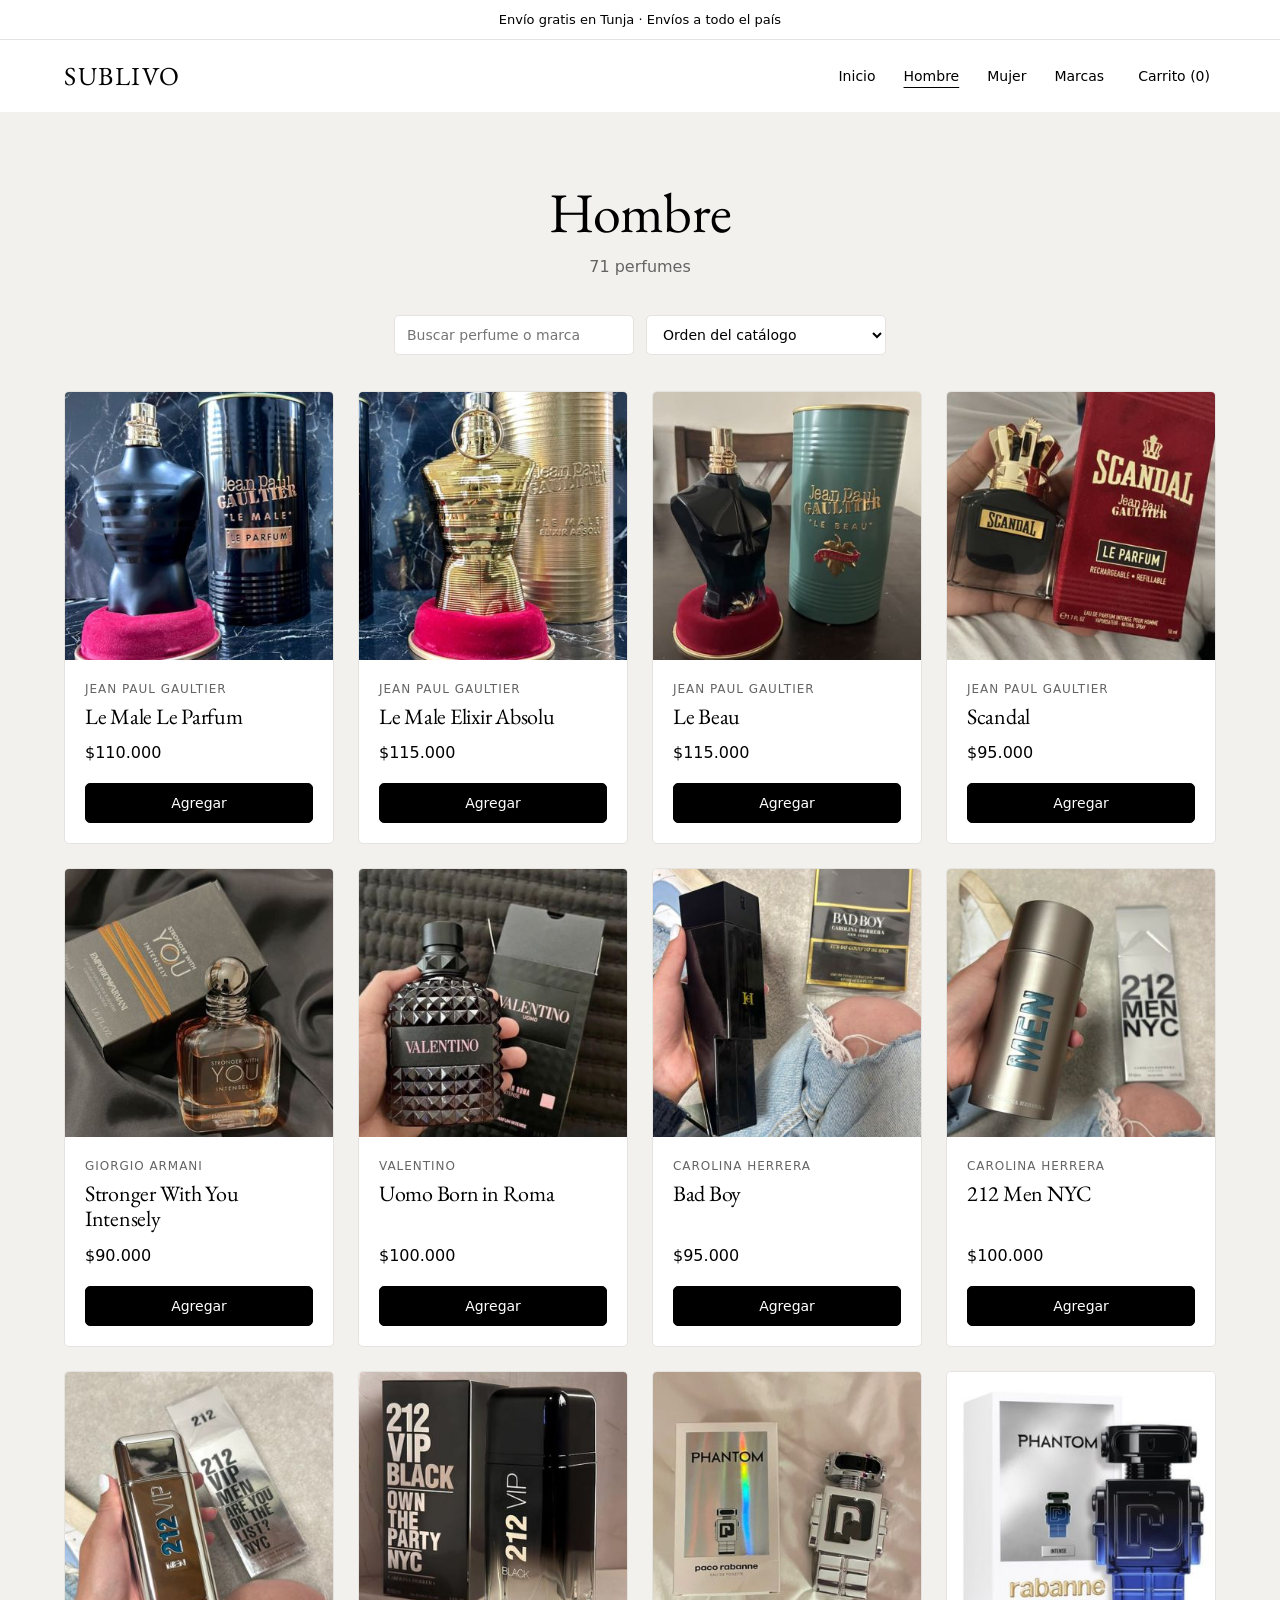
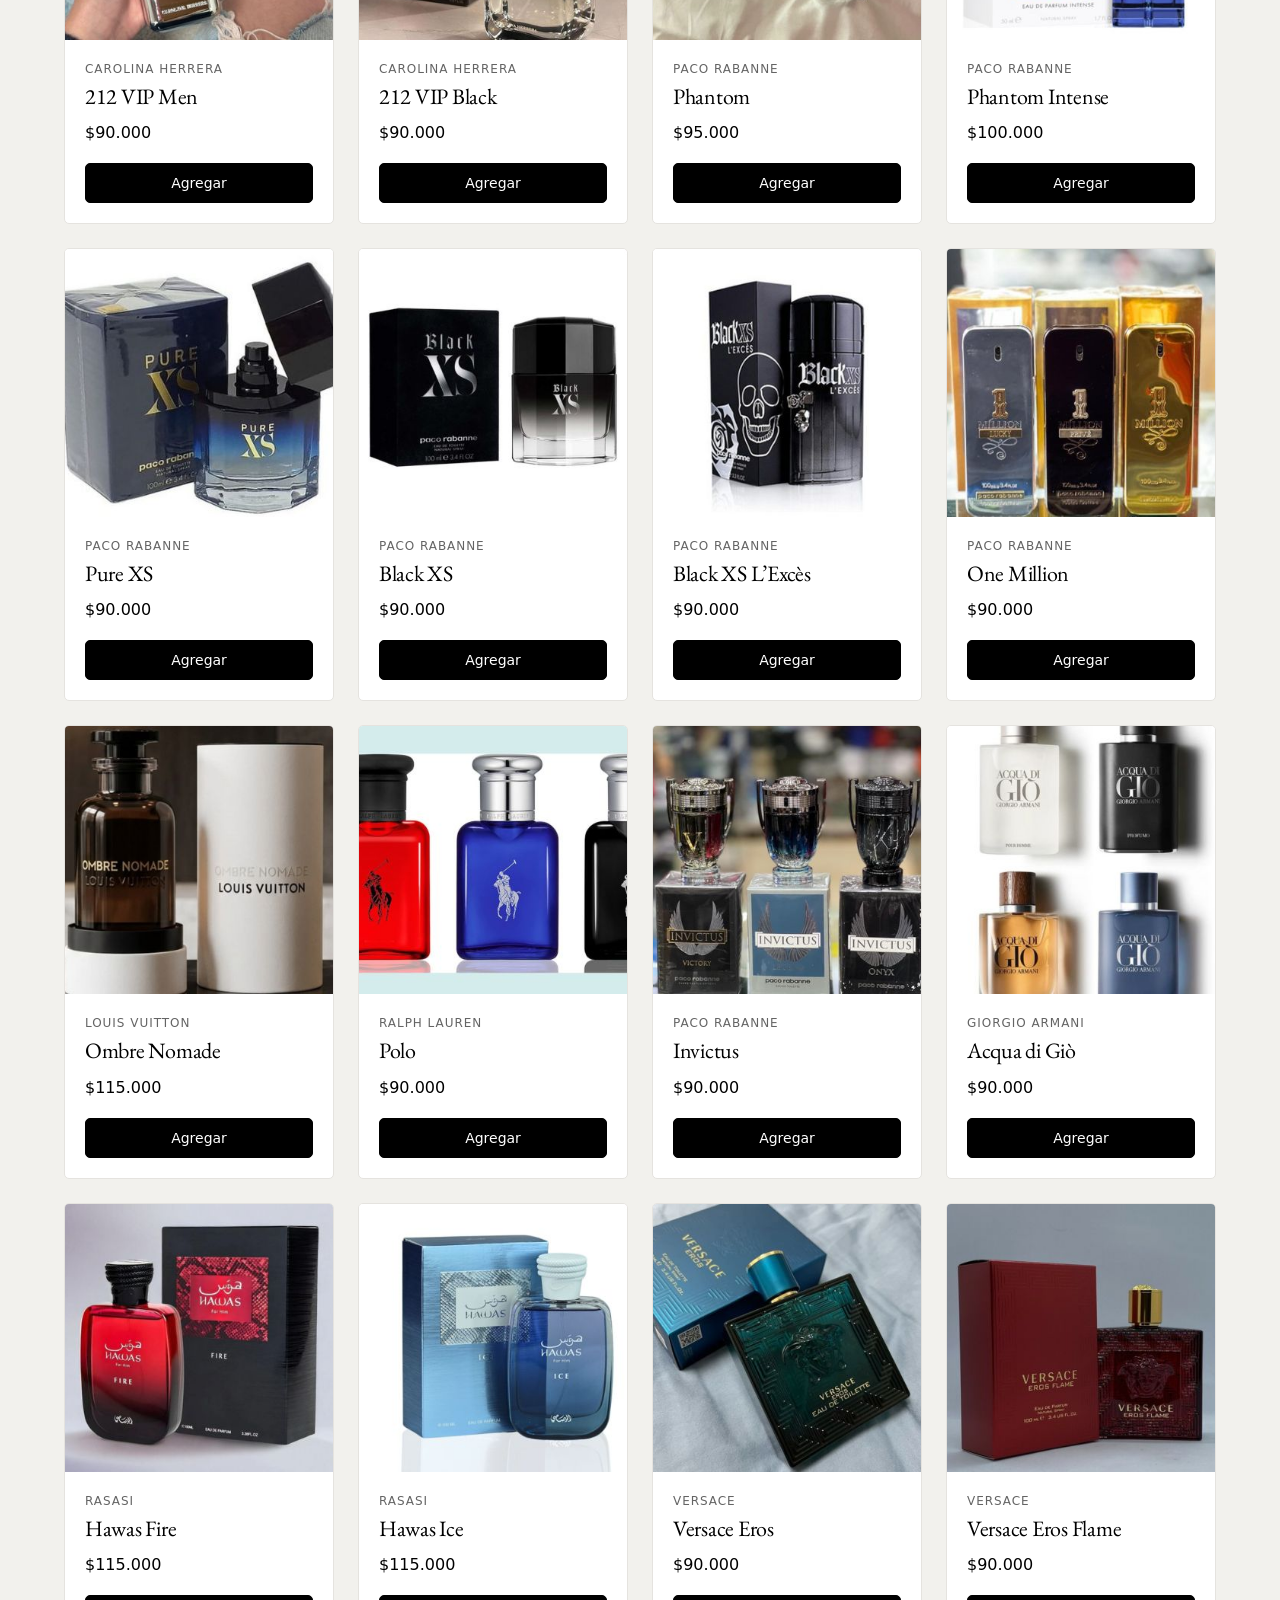
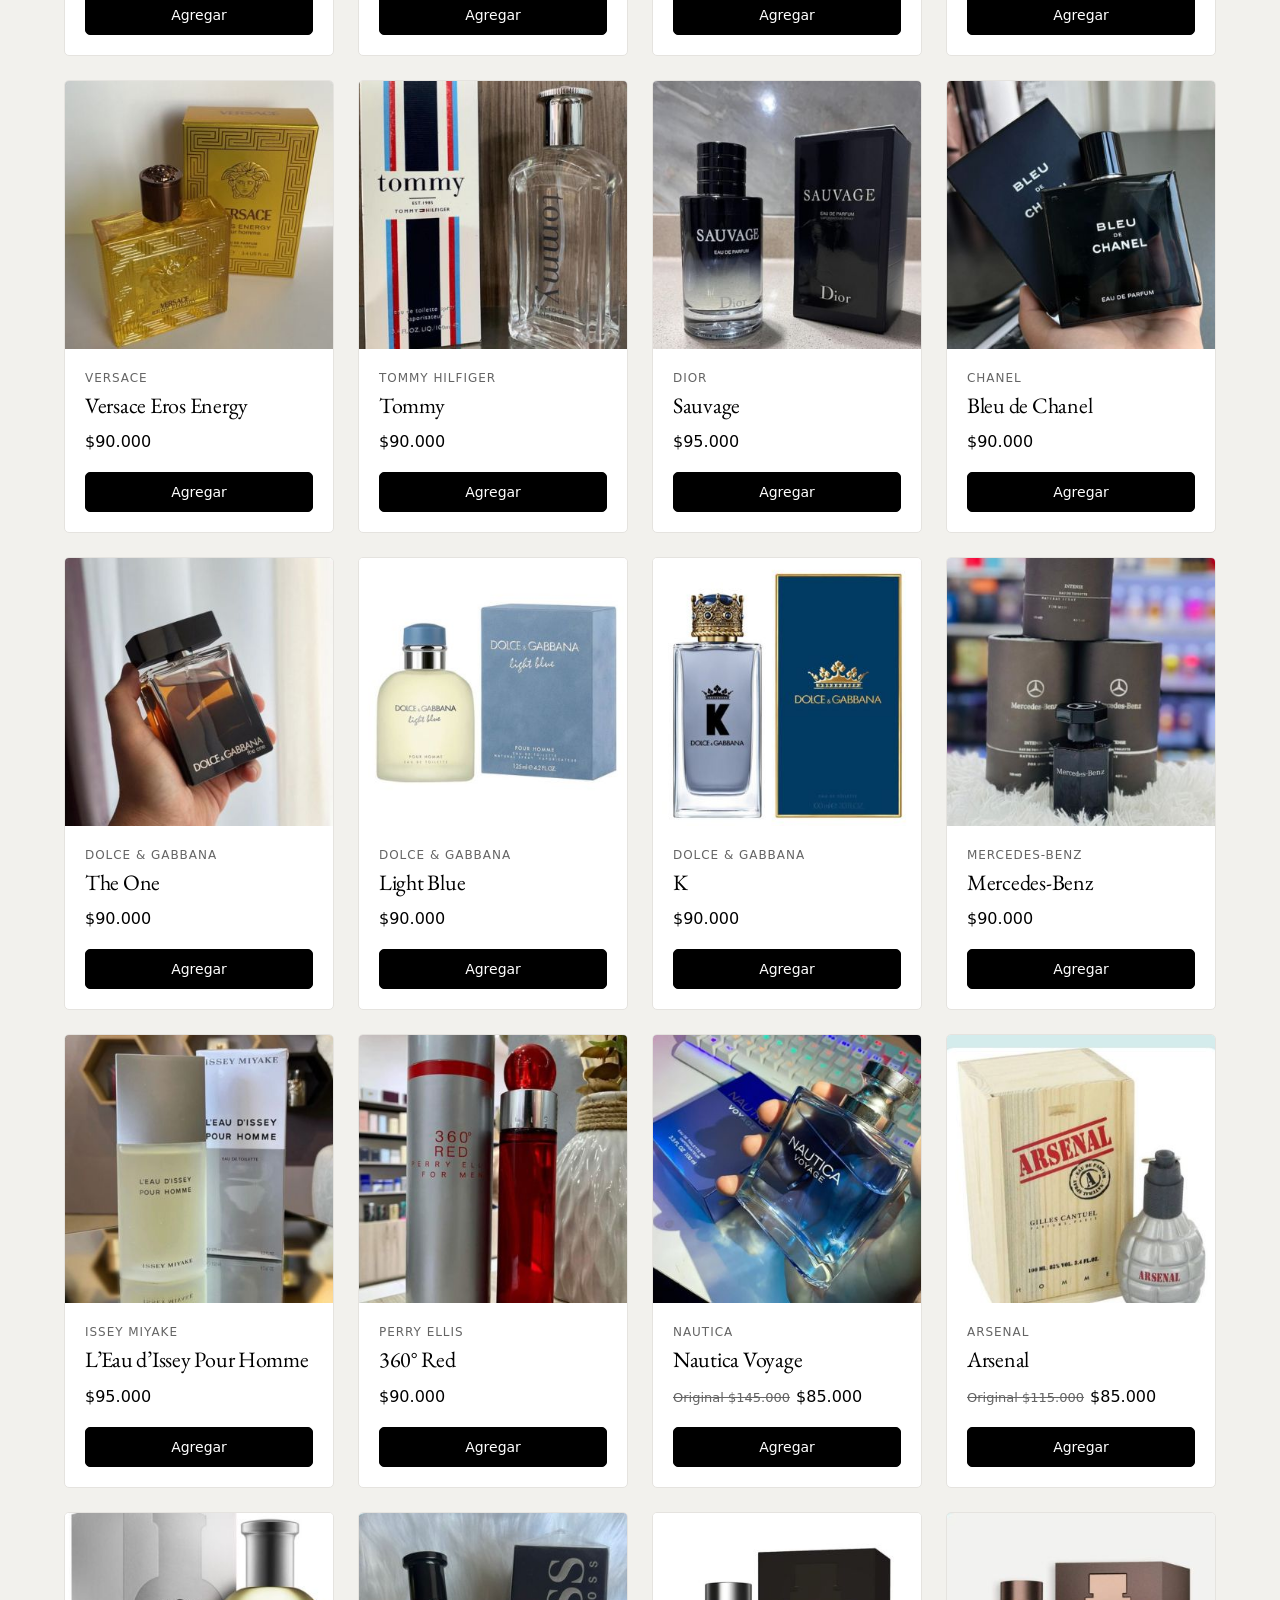
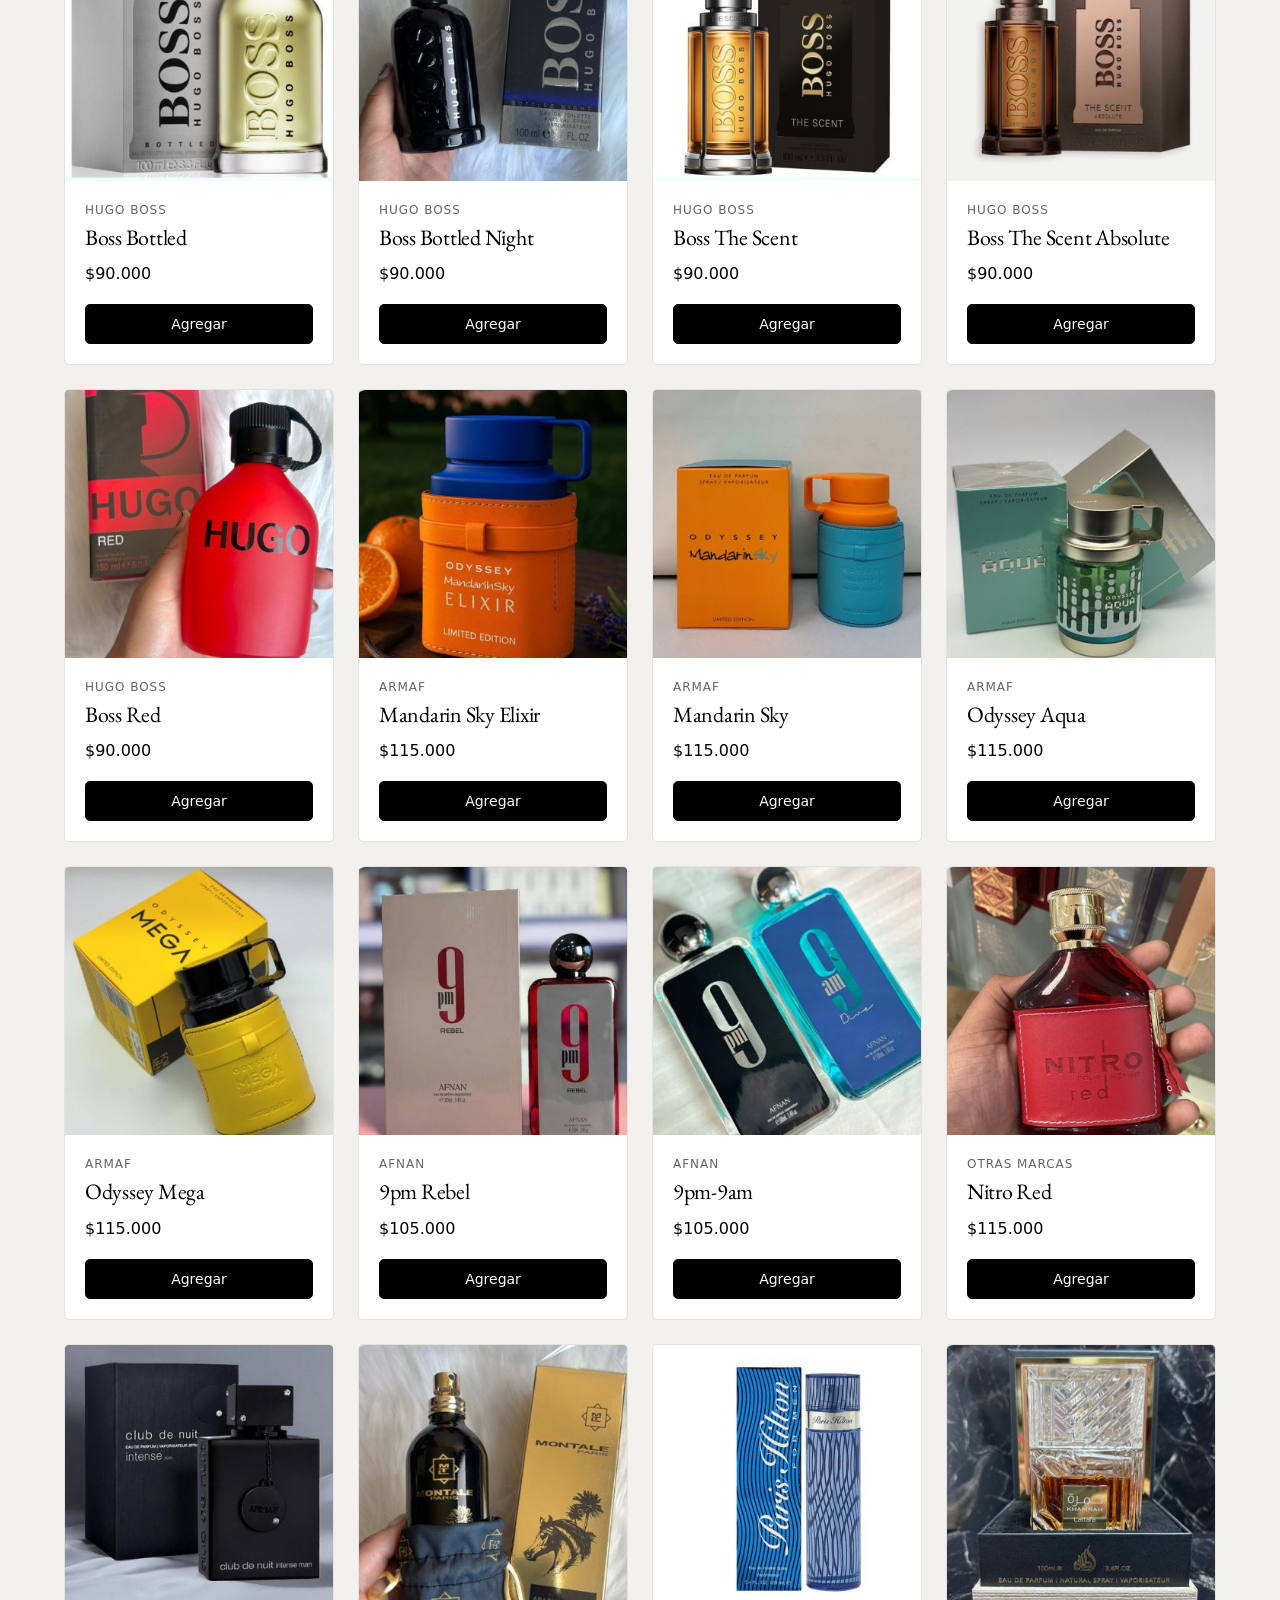
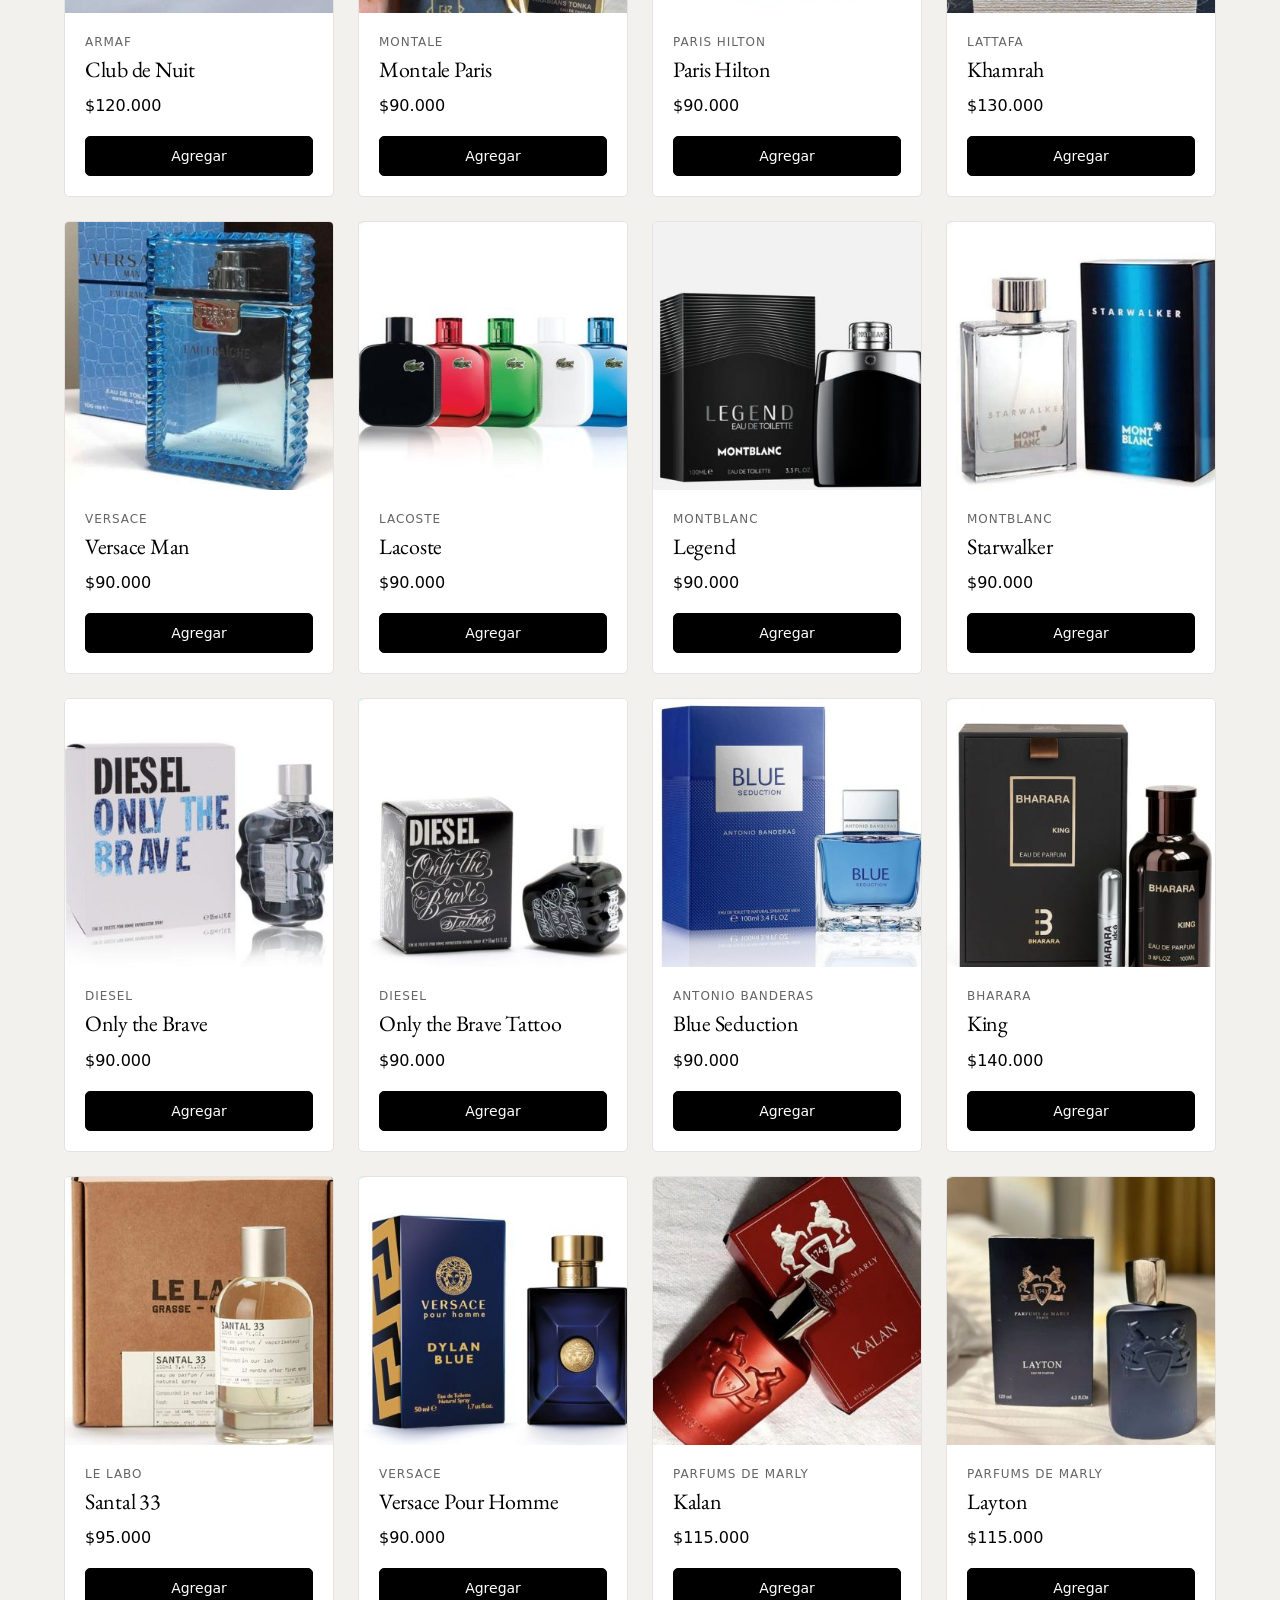
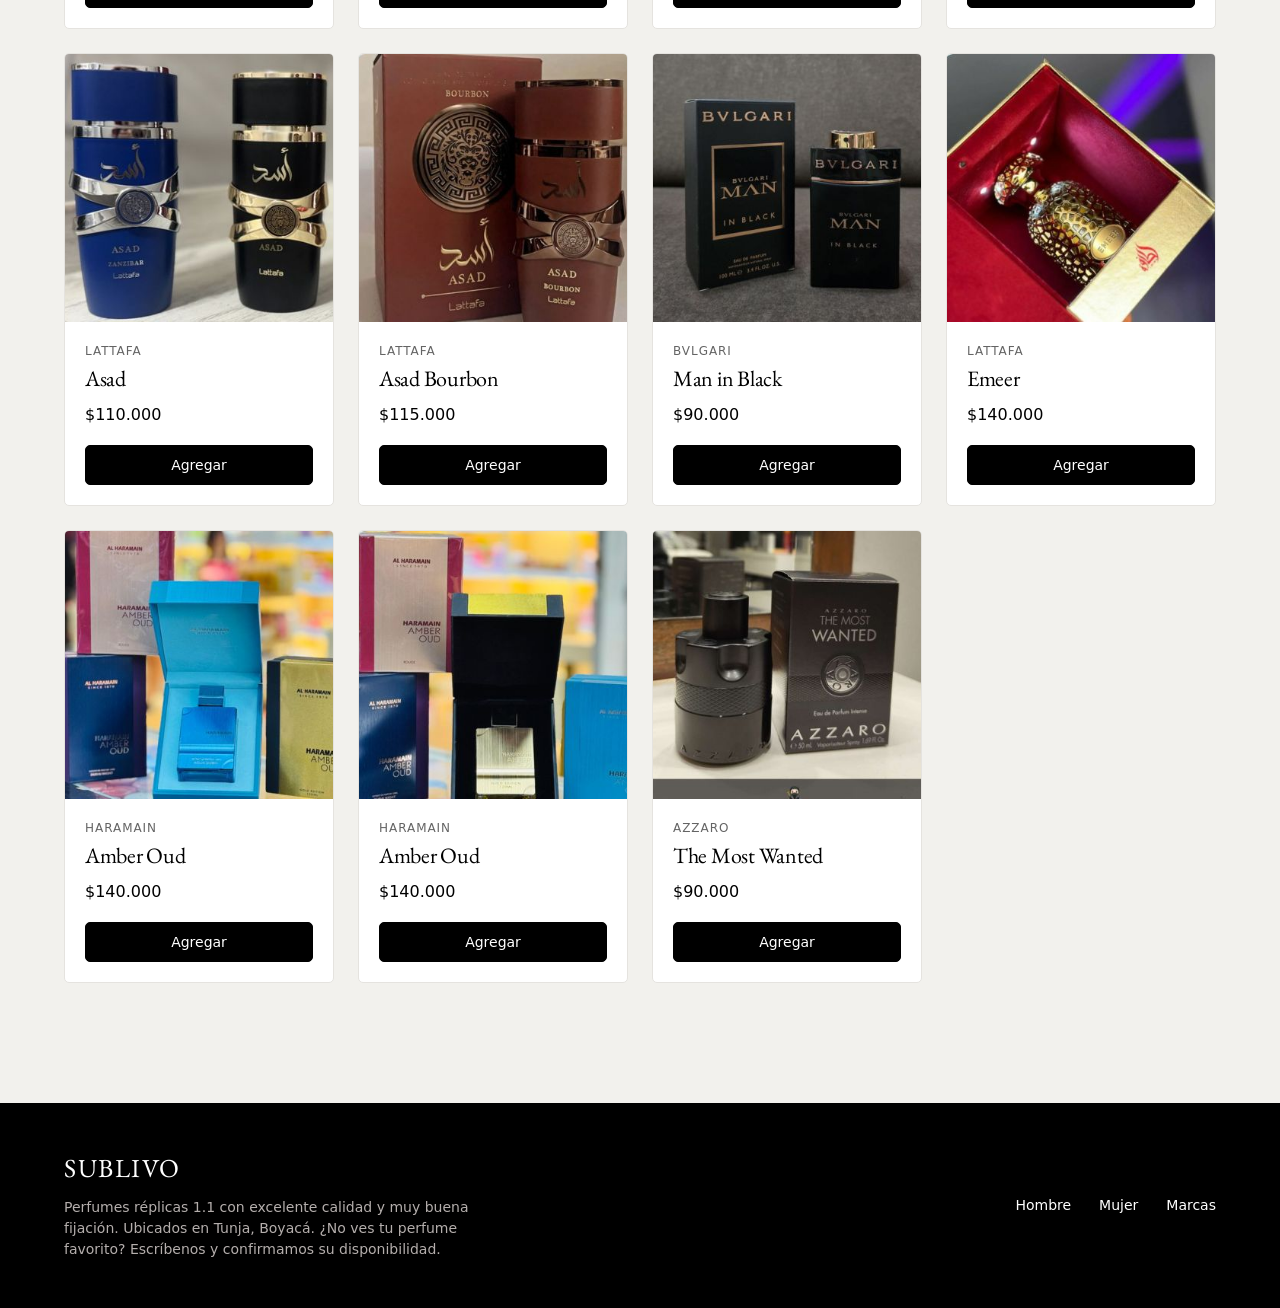
==== hombre.html @ 312fa1e9 "Primera version de Sublivo" ====
<!doctype html><html lang="es"><head><meta charset="utf-8"><meta name="viewport" content="width=device-width,initial-scale=1"><title>Hombre · Sublivo Perfumería</title><meta name="description" content="Perfumes réplicas 1.1 en Tunja con envíos a todo el país. Hombre, mujer y por marca.">
<link rel="preconnect" href="https://fonts.googleapis.com"><link href="https://fonts.googleapis.com/css2?family=EB+Garamond&display=swap" rel="stylesheet"><link rel="stylesheet" href="style.css"></head>
<body data-page="hombre"><div class="announce">Envío gratis en Tunja · Envíos a todo el país</div>
<nav class="nav"><div class="wrap"><a class="logo" href="index.html">SUBLIVO</a><div class="links"><a href="index.html">Inicio</a><a href="hombre.html" class=on>Hombre</a><a href="mujer.html">Mujer</a><a href="marcas.html">Marcas</a><button class="cartbtn" data-a="open">Carrito (<span class="cartn">0</span>)</button></div></div></nav>
<main class="wrap"><div class="pagehead"><h1>Hombre</h1><p id="n">71 perfumes</p></div><div class="tools"><input id="q" type="search" placeholder="Buscar perfume o marca" aria-label="Buscar"><select id="s" aria-label="Ordenar"><option value="">Orden del catálogo</option><option value="asc">Precio: menor a mayor</option><option value="desc">Precio: mayor a menor</option></select></div><div id="grid" class="grid"></div></main>
<footer class="foot"><div class="wrap"><div><div class="logo">SUBLIVO</div><p>Perfumes réplicas 1.1 con excelente calidad y muy buena fijación. Ubicados en Tunja, Boyacá. ¿No ves tu perfume favorito? Escríbenos y confirmamos su disponibilidad.</p></div><div class="links"><a href="hombre.html">Hombre</a><a href="mujer.html">Mujer</a><a href="marcas.html">Marcas</a></div></div></footer>
<script src="products.js"></script><script src="app.js"></script></body></html>
---- style.css ----
:root{--bone:#f2f1ed;--paper:#fff;--cocoa:#3b3429;--ink:#000;--stone:#646464;--ash:#b4aeac;--line:#e5e3df;--serif:'Goudy Old Style','EB Garamond','Cormorant Garamond',Georgia,serif;--sans:Inter,system-ui,-apple-system,'Helvetica Neue',sans-serif}
*{box-sizing:border-box;margin:0}
body{background:var(--bone);color:var(--ink);font:400 16px/1.5 var(--sans);-webkit-font-smoothing:antialiased}
a{color:inherit;text-decoration:none}
h1,h2,h3,.serif{font-family:var(--serif);font-weight:400;letter-spacing:-.012em;line-height:1.05}
img{display:block;max-width:100%}
.wrap{max-width:1200px;margin:0 auto;padding:0 24px}
.announce{background:var(--paper);border-bottom:1px solid var(--line);height:40px;display:grid;place-items:center;font-size:13px}
.nav{background:var(--paper);height:72px}
.nav .wrap{display:flex;align-items:center;justify-content:space-between;height:100%}
.logo{font:400 26px var(--serif);letter-spacing:.06em}
.links{display:flex;gap:28px;align-items:center;font-size:14px}
.links a:hover,.ghost:hover{text-decoration:underline}
.links a.on{text-decoration:underline;text-underline-offset:6px}
.cartbtn{background:none;border:0;font:inherit;font-size:14px;cursor:pointer;color:var(--ink)}
.cartbtn:hover{text-decoration:underline}
.btn{display:inline-block;background:var(--ink);color:#fff;border:1px solid var(--ink);border-radius:5px;padding:9px 14px;font:500 14px var(--sans);cursor:pointer;text-align:center}
.btn.light{background:#fff;color:var(--ink);border-color:#fff}
.btn.line{background:none;color:var(--ink)}
.btn.full{width:100%;padding:11px 14px}
.hero{background:var(--ink);color:#fff;padding:72px 0}
.hero .wrap{display:grid;grid-template-columns:1fr 1fr;gap:48px;align-items:center}
.hero h1{font-size:56px;letter-spacing:-.012em;margin-bottom:24px}
.hero p{color:var(--ash);max-width:420px;margin-bottom:36px}
.hero .pics{display:grid;grid-template-columns:1fr 1fr;gap:12px}
.hero .pics img{border-radius:5px;aspect-ratio:4/5;object-fit:cover;width:100%}
.hero .pics img:nth-child(2){margin-top:48px}
section.s{padding:96px 0 0}
.head{text-align:center;margin-bottom:48px}
.head h2{font-size:40px;letter-spacing:-.012em;margin-bottom:12px}
.head p{color:var(--stone);max-width:600px;margin:0 auto}
.grid3{display:grid;grid-template-columns:repeat(3,1fr);gap:24px}
.card{background:var(--paper);border:1px solid var(--line);border-radius:5px;padding:24px;display:flex;flex-direction:column;justify-content:space-between;min-height:240px}
.card h3{font-size:26px;margin-bottom:12px}
.card .num{font-size:14px;color:var(--stone)}
.card p{font-size:14px;color:var(--stone)}
.card.dark{background:var(--cocoa);border-color:var(--cocoa);color:#fff}
.card.dark .num,.card.dark p{color:#fff}
a.card:hover h3{text-decoration:underline}
.foot{background:var(--ink);color:#fff;margin-top:120px;padding:48px 0;font-size:14px}
.foot .wrap{display:flex;justify-content:space-between;gap:24px;flex-wrap:wrap}
.foot .logo{font-size:26px}.foot p{color:var(--ash);max-width:420px;margin-top:12px}
.pagehead{text-align:center;padding:72px 0 36px}
.pagehead h1{font-size:56px;margin-bottom:12px}
.pagehead p{color:var(--stone)}
.tools{display:flex;gap:12px;flex-wrap:wrap;justify-content:center;margin-bottom:36px}
.tools input,.tools select{background:#fff;border:1px solid var(--line);border-radius:5px;padding:10px 12px;font:14px var(--sans);color:var(--ink);min-width:240px}
.pills{display:flex;flex-wrap:wrap;gap:8px;justify-content:center;margin-bottom:48px}
.pill{background:#fff;border:1px solid var(--line);border-radius:5px;padding:7px 12px;font:14px var(--sans);cursor:pointer;color:var(--ink)}
.pill.on{background:var(--ink);color:#fff;border-color:var(--ink)}
.pill small{color:var(--stone);margin-left:4px}.pill.on small{color:var(--ash)}
.grid{display:grid;grid-template-columns:repeat(auto-fill,minmax(250px,1fr));gap:24px}
.p{background:#fff;border:1px solid var(--line);border-radius:5px;overflow:hidden;display:flex;flex-direction:column}
.p img{aspect-ratio:1;object-fit:cover;width:100%;background:var(--bone)}
.p .b{padding:20px;display:flex;flex-direction:column;gap:6px;flex:1}
.p .br{font-size:12px;color:var(--stone);letter-spacing:.08em;text-transform:uppercase}
.p h3{font-size:22px;line-height:1.15}
.p .x{font-size:13px;color:var(--stone)}
.p .pr{font-size:16px;margin-top:auto;padding-top:6px}
.p .pr s{color:var(--stone);font-size:13px;margin-right:6px}
.ctl{margin-top:12px}
.step{display:flex;align-items:center;justify-content:space-between;border:1px solid var(--ink);border-radius:5px}
.step button{background:none;border:0;width:44px;height:40px;font:20px var(--sans);cursor:pointer}
.step span{font-size:14px;font-weight:500}
.brandsec{margin-bottom:72px}.brandsec h2{font-size:32px;margin-bottom:24px;text-align:left}
.empty{text-align:center;color:var(--stone);padding:48px 0}
.ov{position:fixed;inset:0;background:rgba(0,0,0,.45);opacity:0;pointer-events:none;transition:opacity .2s;z-index:20}
.dr{position:fixed;top:0;right:0;bottom:0;width:min(420px,100%);background:#fff;border-left:1px solid var(--line);transform:translateX(100%);transition:transform .25s;z-index:21;display:flex;flex-direction:column}
body.open .ov{opacity:1;pointer-events:auto}body.open .dr{transform:none}
.dr header{display:flex;justify-content:space-between;align-items:center;padding:20px 24px;border-bottom:1px solid var(--line)}
.dr header h3{font-size:26px}.dr header button{background:none;border:0;font:28px/1 var(--sans);cursor:pointer}
.items{flex:1;overflow:auto;padding:12px 24px}
.it{display:grid;grid-template-columns:64px 1fr;gap:12px;padding:16px 0;border-bottom:1px solid var(--line)}
.it img{width:64px;height:64px;object-fit:cover;border-radius:5px}
.it h4{font:400 18px/1.15 var(--serif)}.it .br{font-size:12px;color:var(--stone)}
.it .row{display:flex;justify-content:space-between;align-items:center;margin-top:8px;font-size:14px}
.it .step{width:104px}.it .step button{height:30px;width:30px;font-size:16px}
.del{background:none;border:0;color:var(--stone);font:12px var(--sans);cursor:pointer;text-decoration:underline;margin-top:4px;padding:0}
.dr footer{padding:20px 24px;border-top:1px solid var(--line);display:grid;gap:10px}
.tot{display:flex;justify-content:space-between;font:400 22px var(--serif)}
.dr footer small{color:var(--stone);font-size:12px}
@media(max-width:860px){.hero .wrap,.grid3{grid-template-columns:1fr}.hero h1,.pagehead h1{font-size:40px}.links{gap:16px}.logo{font-size:22px}.hero .pics img:nth-child(2){margin-top:0}}
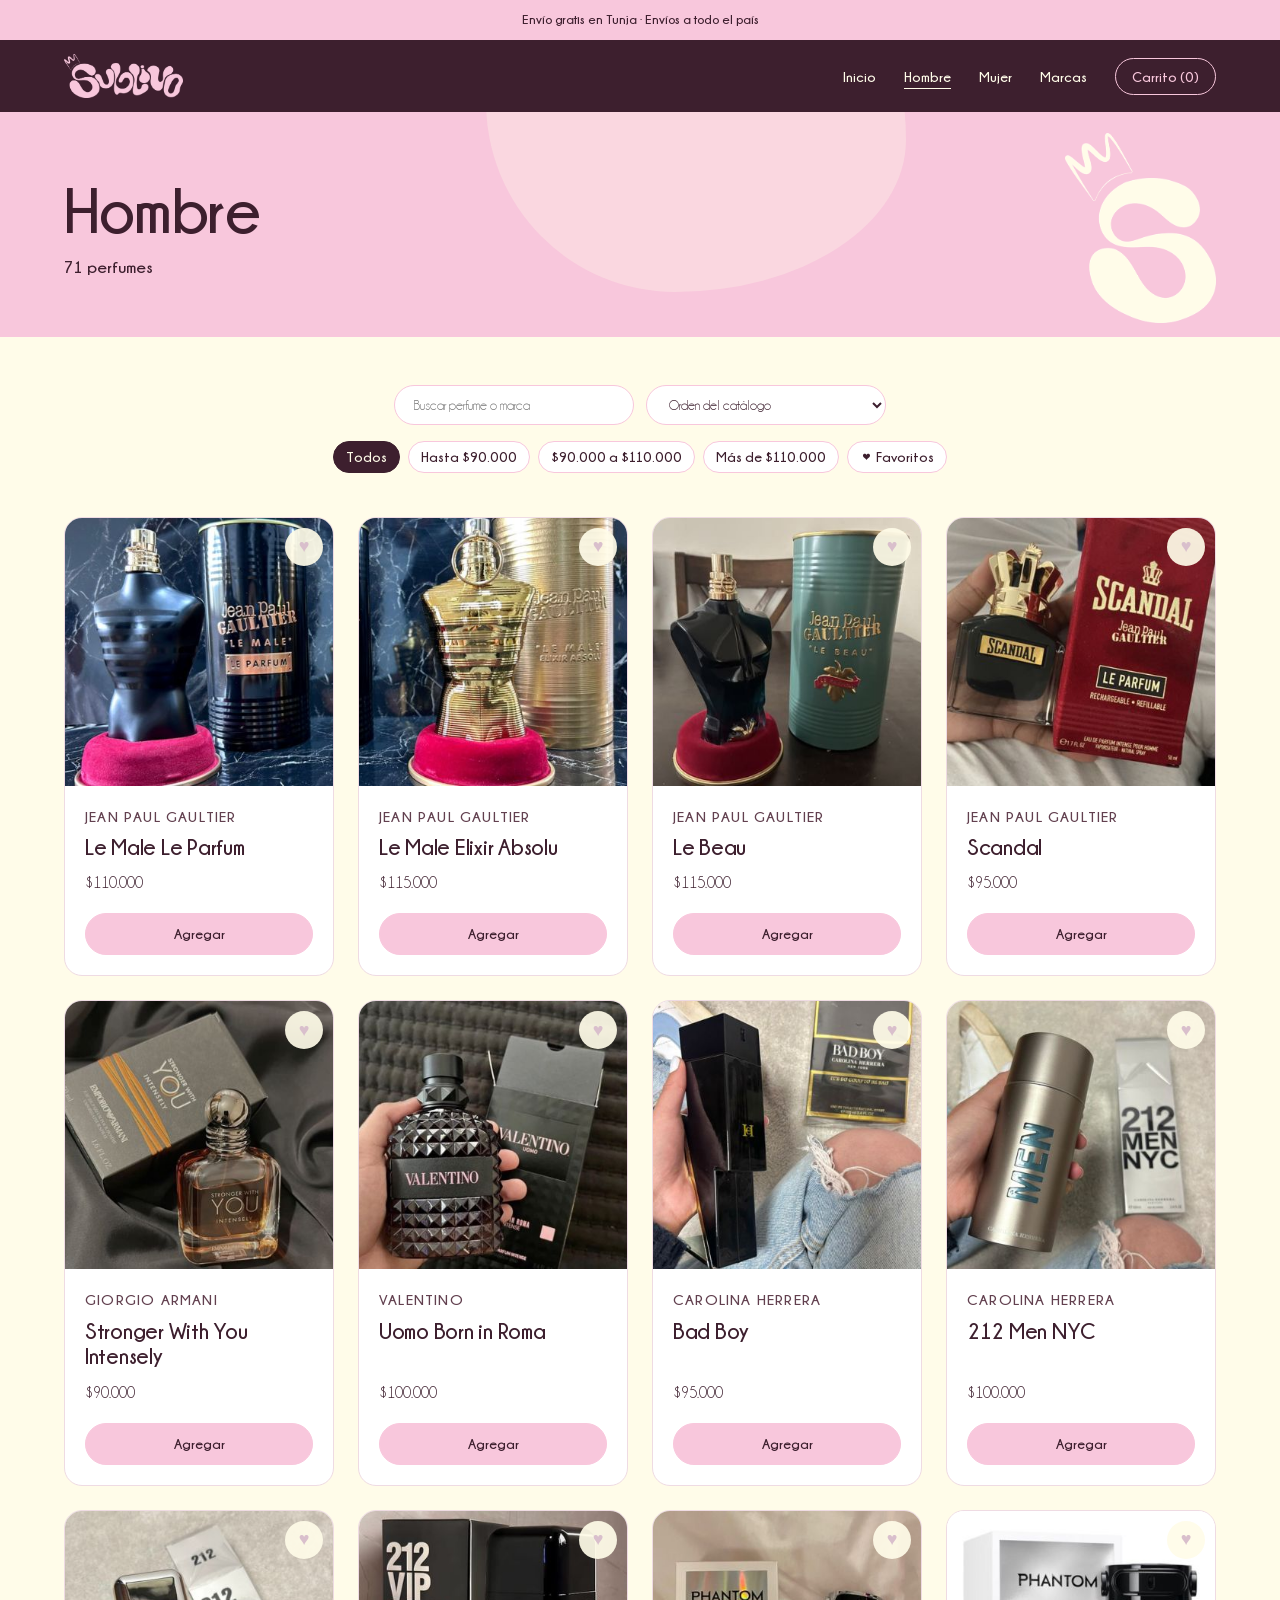
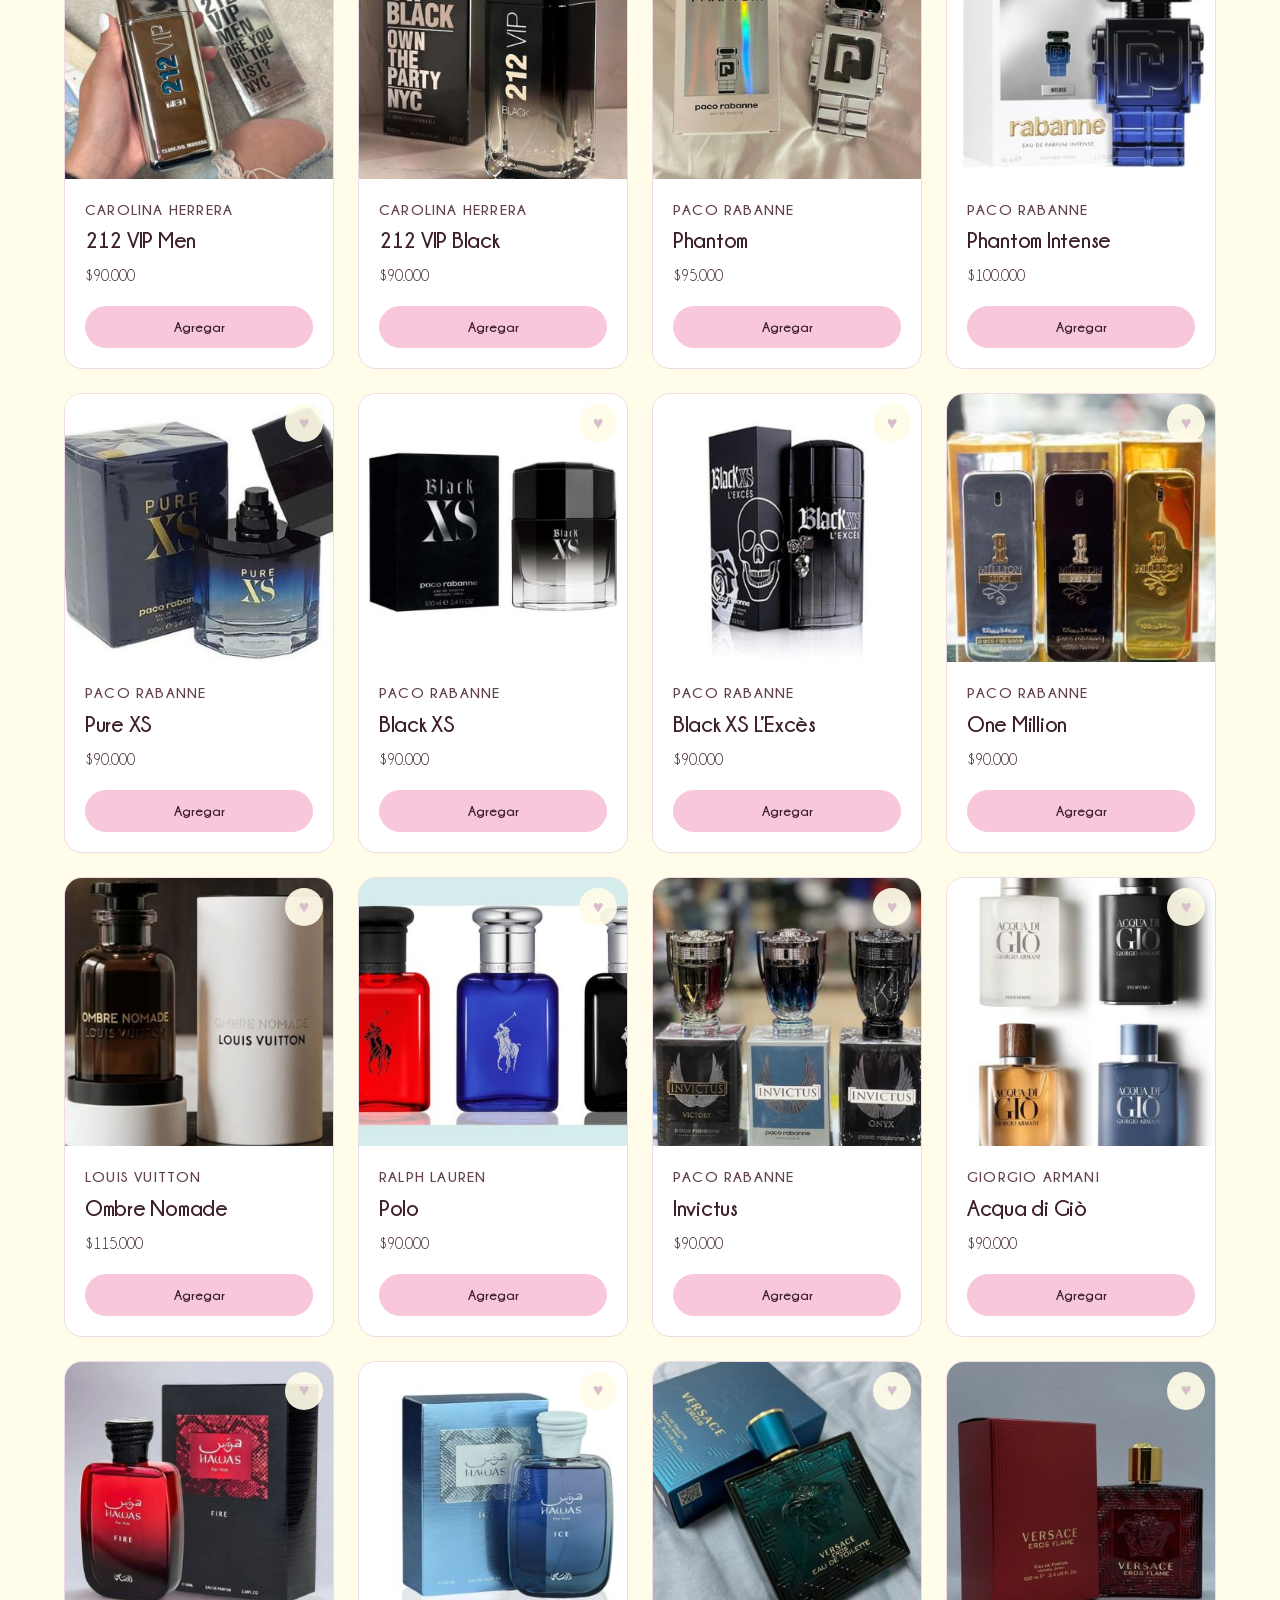
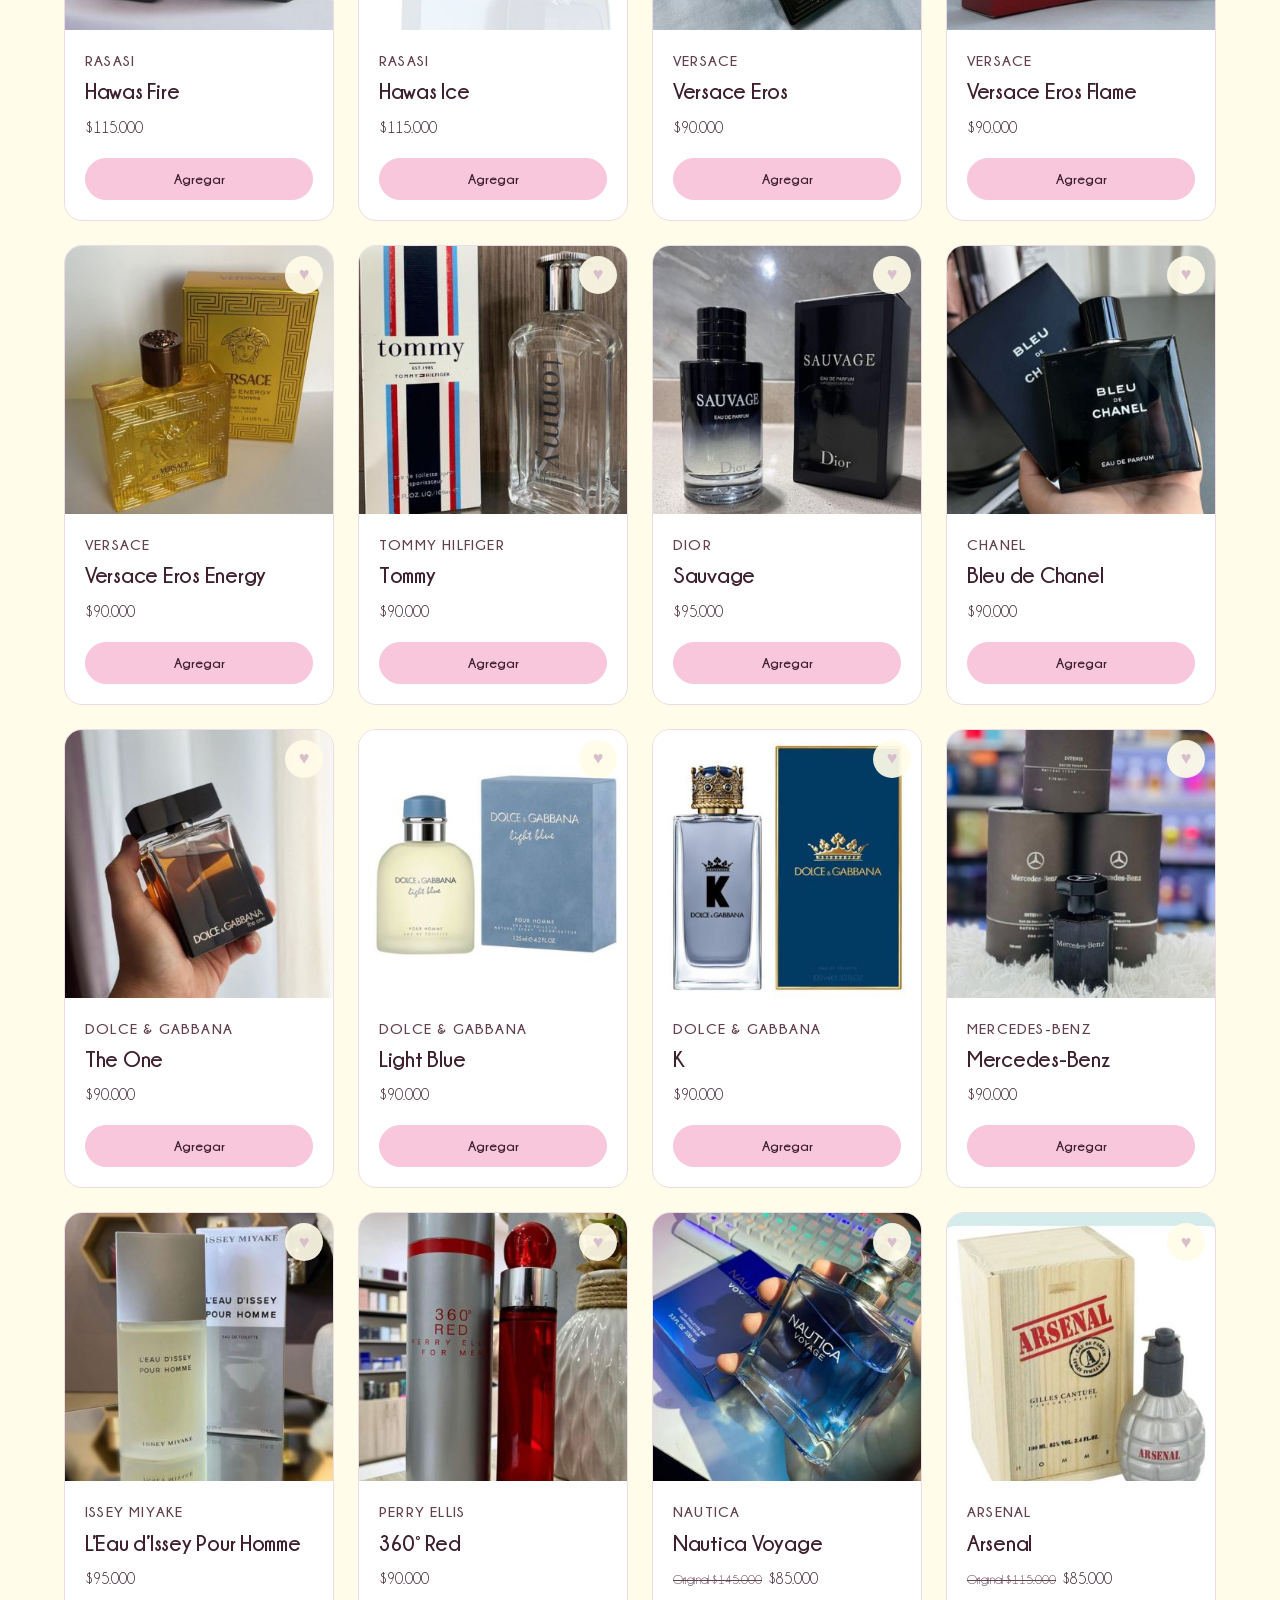
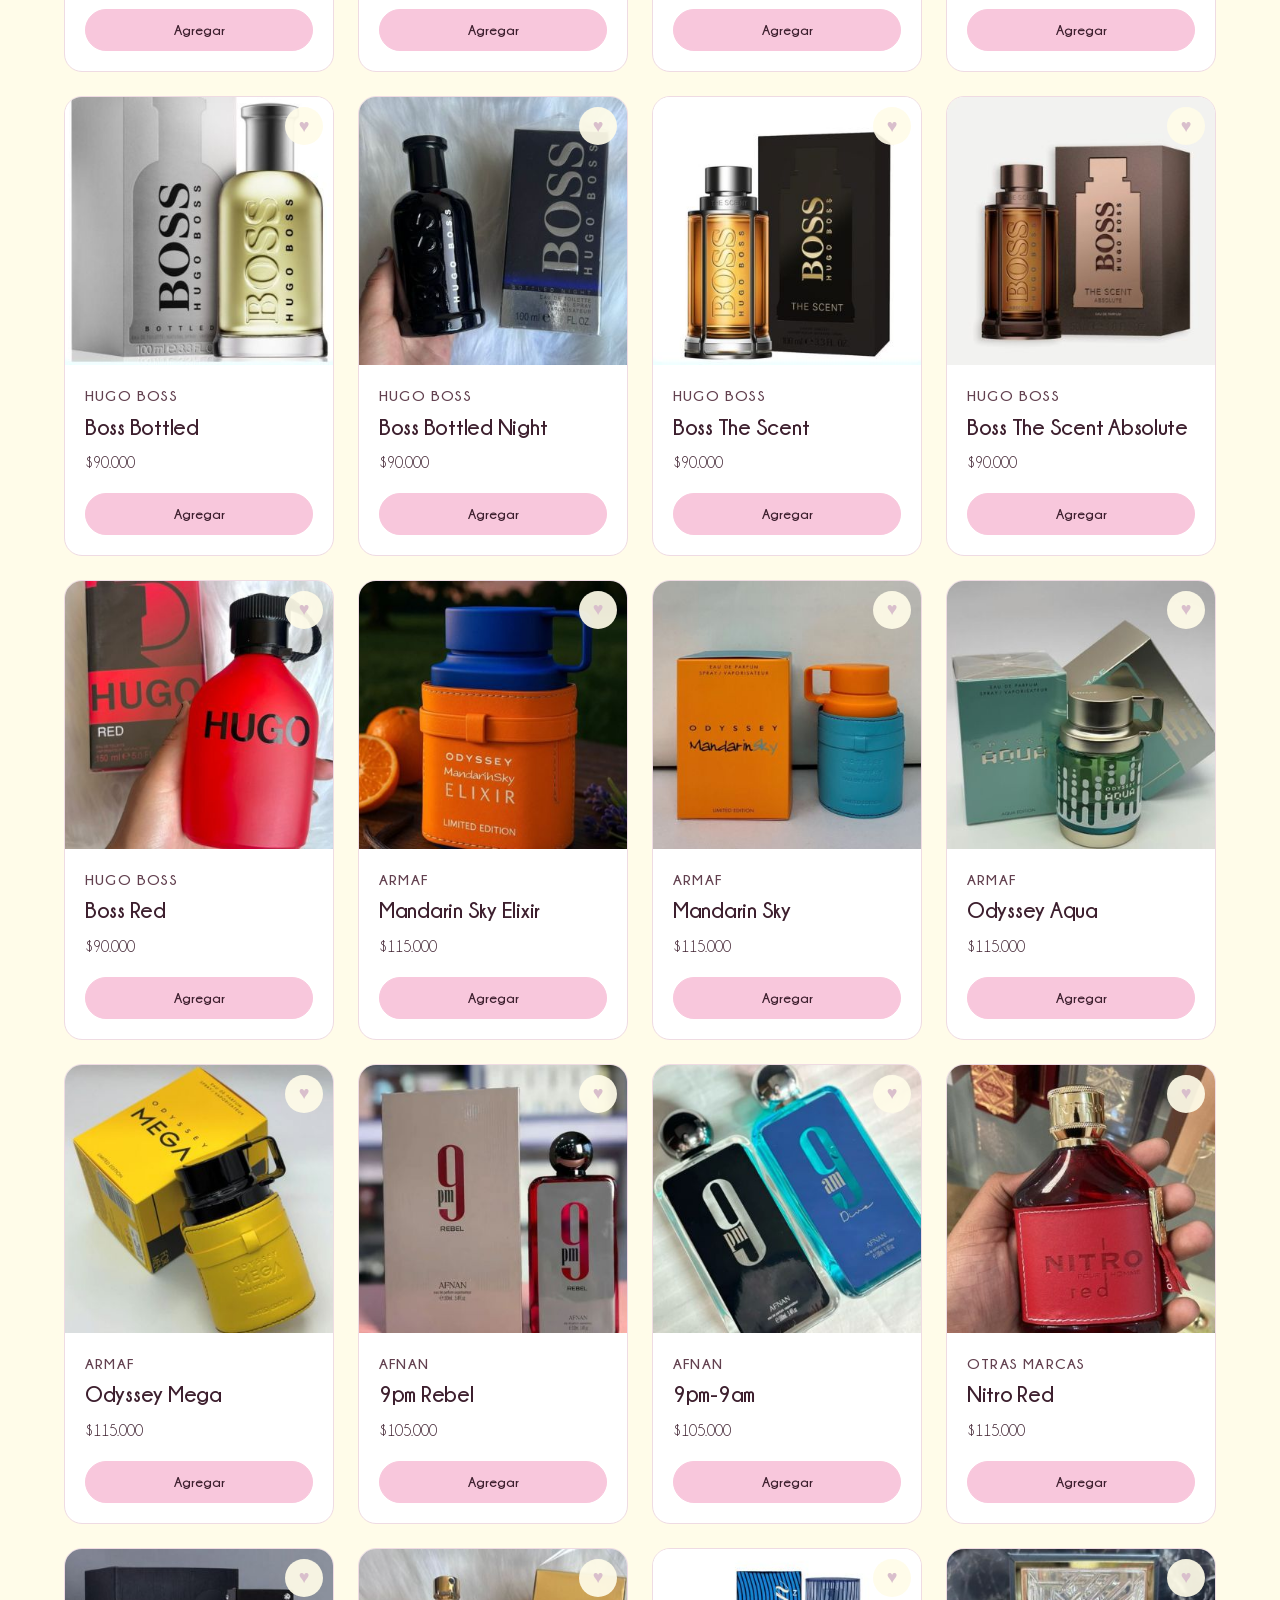
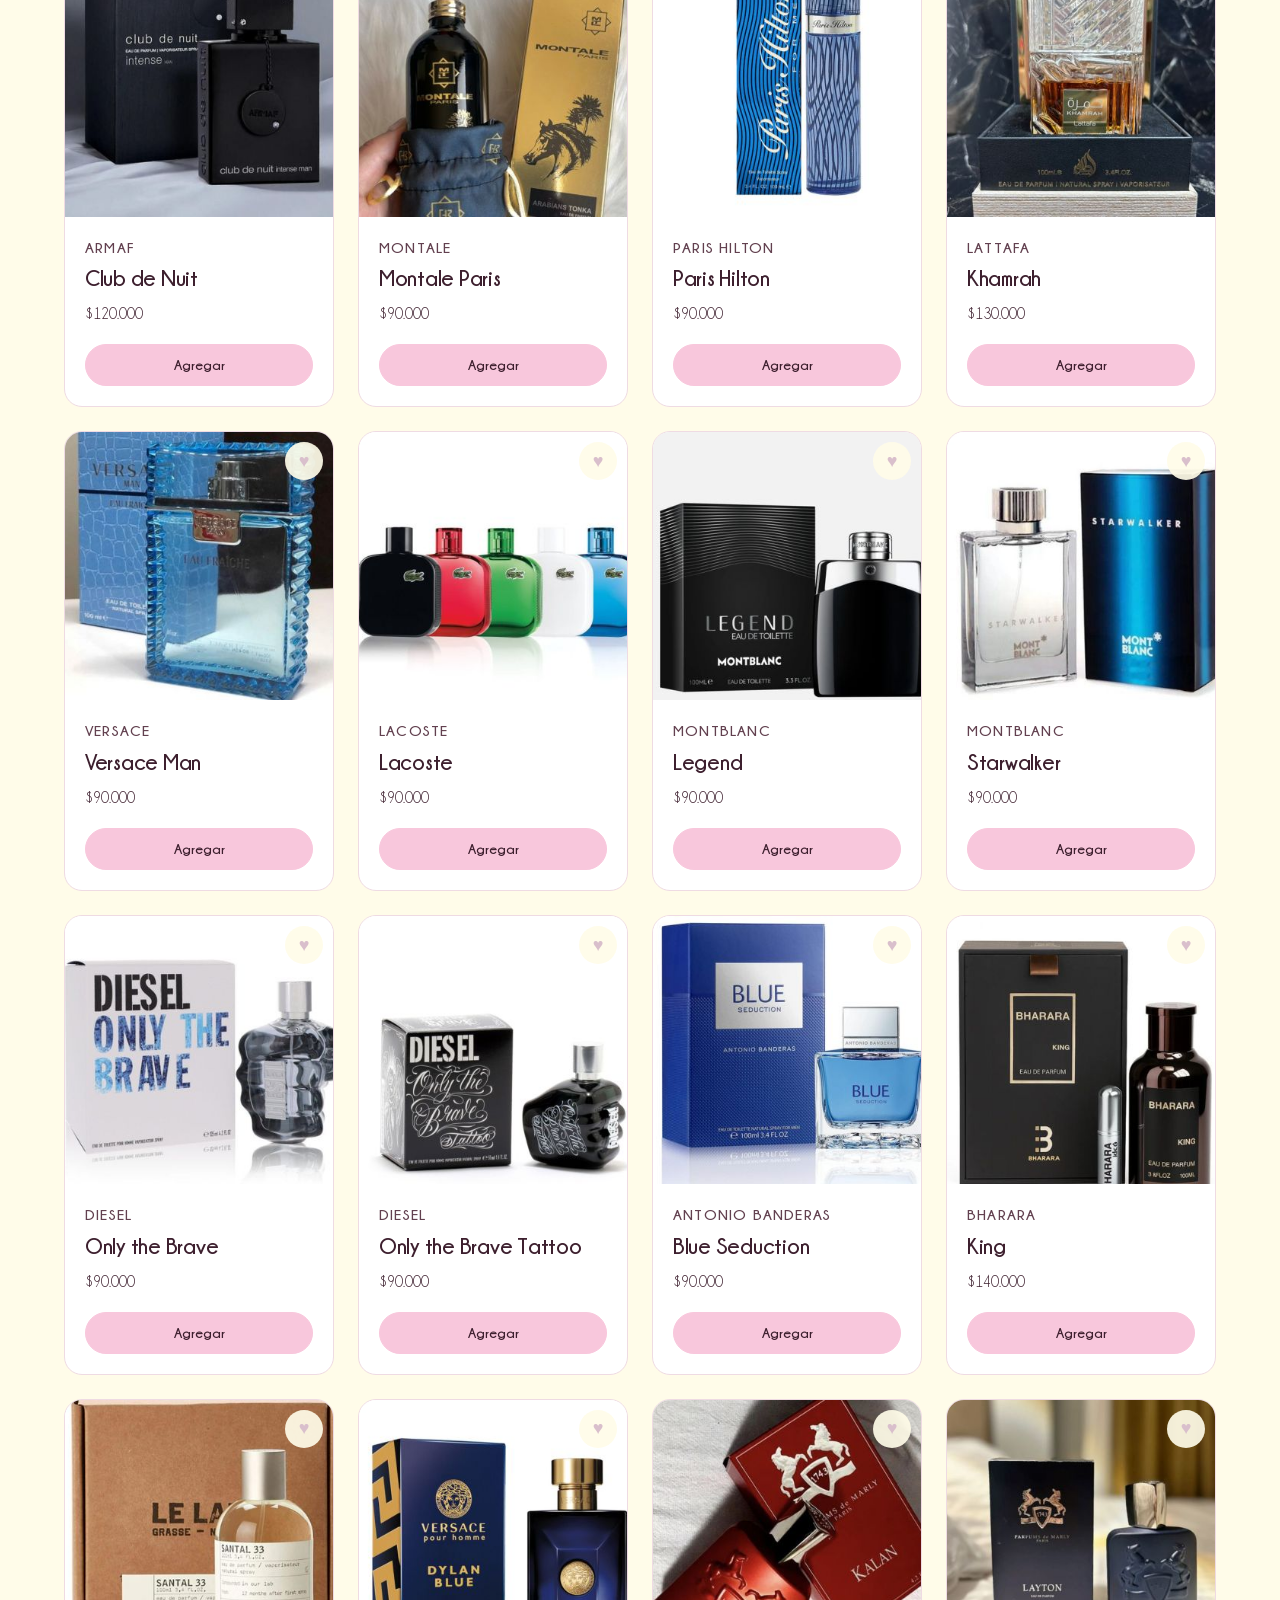
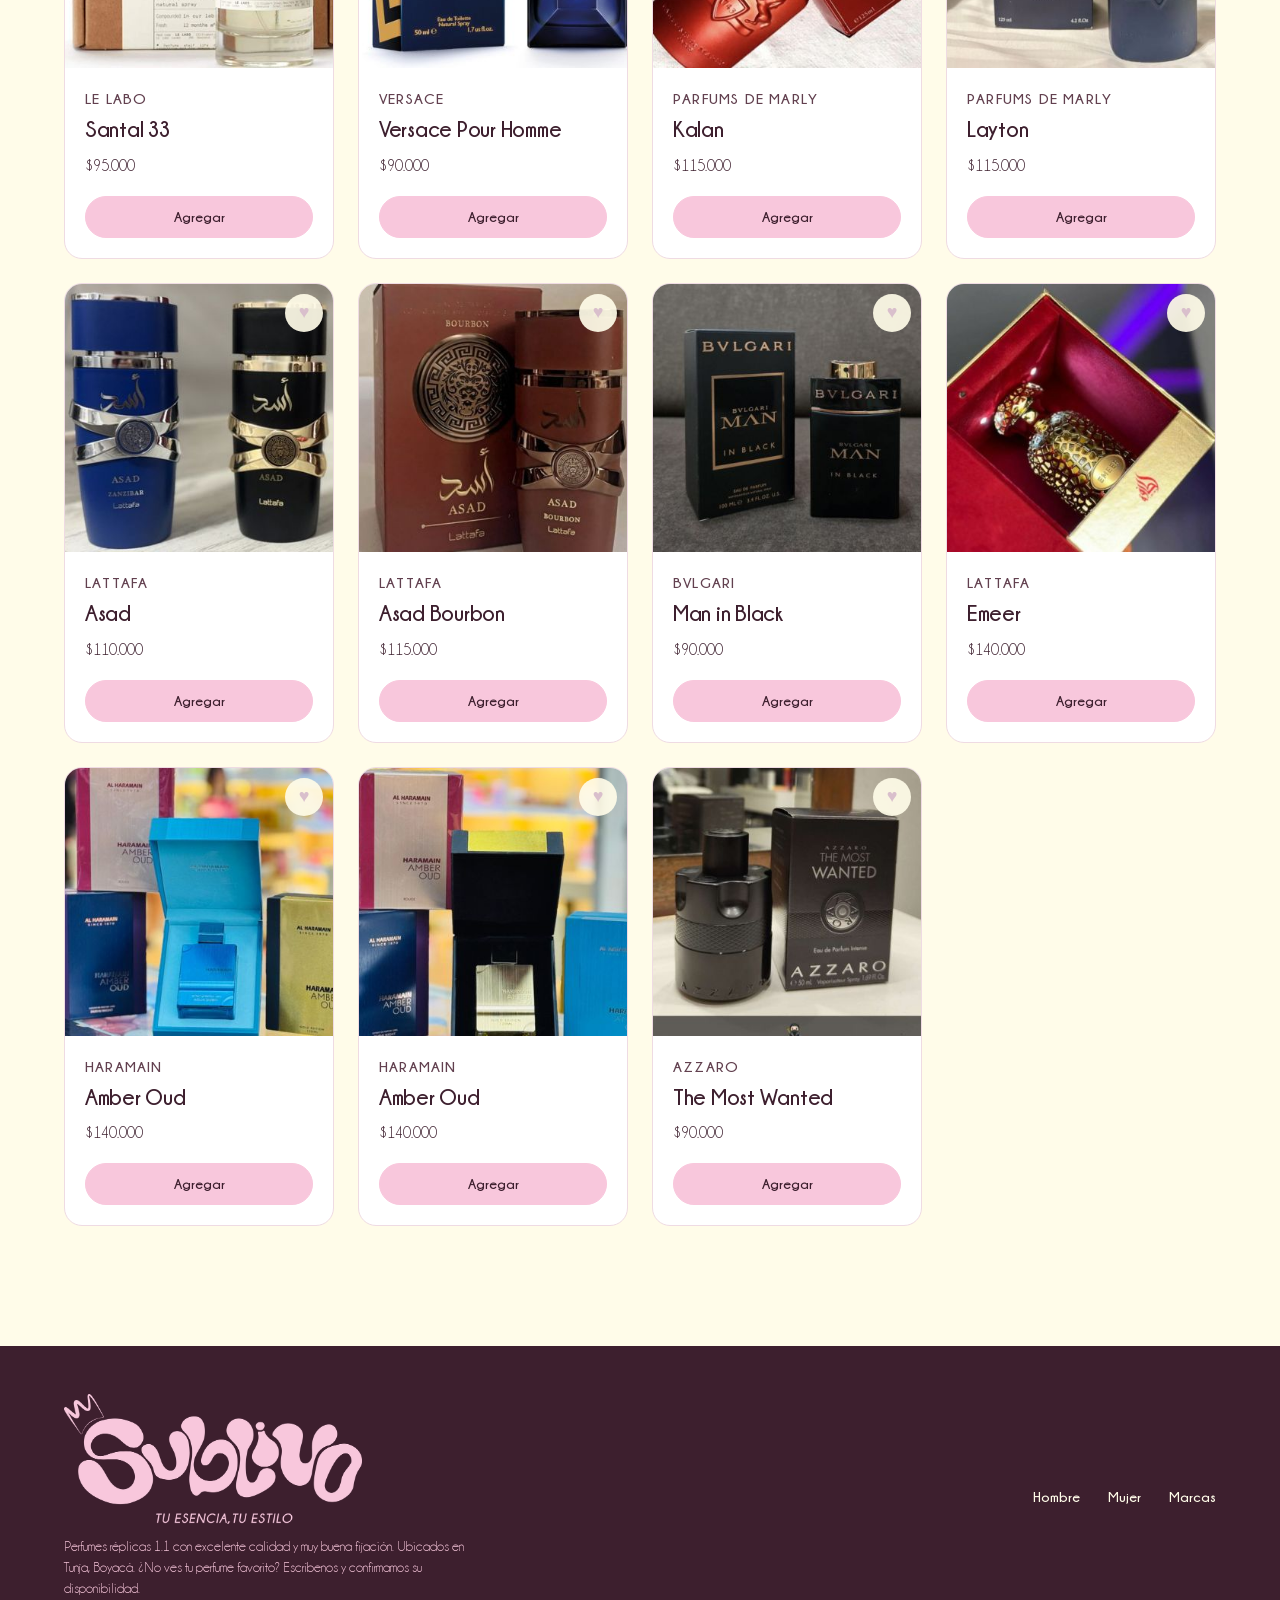
==== commit 1ced7bca: "cambio color de pagina y logos" ====
--- a/hombre.html
+++ b/hombre.html
@@ -1,7 +1,7 @@
-<!doctype html><html lang="es"><head><meta charset="utf-8"><meta name="viewport" content="width=device-width,initial-scale=1"><title>Hombre · Sublivo Perfumería</title><meta name="description" content="Perfumes réplicas 1.1 en Tunja con envíos a todo el país. Hombre, mujer y por marca.">
-<link rel="preconnect" href="https://fonts.googleapis.com"><link href="https://fonts.googleapis.com/css2?family=EB+Garamond&display=swap" rel="stylesheet"><link rel="stylesheet" href="style.css"></head>
+<!doctype html><html lang="es"><head><meta charset="utf-8"><meta name="viewport" content="width=device-width,initial-scale=1"><title>Hombre · Sublivo, tu esencia, tu estilo</title><meta name="description" content="Perfumes réplicas 1.1 en Tunja con envíos a todo el país. Hombre, mujer y por marca.">
+<link rel="icon" href="img/favicon.png"><meta name="theme-color" content="#3d1f2e"><link rel="stylesheet" href="style.css"></head>
 <body data-page="hombre"><div class="announce">Envío gratis en Tunja · Envíos a todo el país</div>
-<nav class="nav"><div class="wrap"><a class="logo" href="index.html">SUBLIVO</a><div class="links"><a href="index.html">Inicio</a><a href="hombre.html" class=on>Hombre</a><a href="mujer.html">Mujer</a><a href="marcas.html">Marcas</a><button class="cartbtn" data-a="open">Carrito (<span class="cartn">0</span>)</button></div></div></nav>
-<main class="wrap"><div class="pagehead"><h1>Hombre</h1><p id="n">71 perfumes</p></div><div class="tools"><input id="q" type="search" placeholder="Buscar perfume o marca" aria-label="Buscar"><select id="s" aria-label="Ordenar"><option value="">Orden del catálogo</option><option value="asc">Precio: menor a mayor</option><option value="desc">Precio: mayor a menor</option></select></div><div id="grid" class="grid"></div></main>
-<footer class="foot"><div class="wrap"><div><div class="logo">SUBLIVO</div><p>Perfumes réplicas 1.1 con excelente calidad y muy buena fijación. Ubicados en Tunja, Boyacá. ¿No ves tu perfume favorito? Escríbenos y confirmamos su disponibilidad.</p></div><div class="links"><a href="hombre.html">Hombre</a><a href="mujer.html">Mujer</a><a href="marcas.html">Marcas</a></div></div></footer>
+<nav class="nav"><div class="wrap"><a class="logo" href="index.html"><img src="img/logo.png" alt="Sublivo"></a><div class="links"><a href="index.html">Inicio</a><a href="hombre.html" class=on>Hombre</a><a href="mujer.html">Mujer</a><a href="marcas.html">Marcas</a><button class="cartbtn" data-a="open">Carrito (<span class="cartn">0</span>)</button></div></div></nav>
+<header class="pagehead"><i class="blob b1"></i><div class="wrap"><img class="wm" src="img/iso-crema.png" alt=""><h1>Hombre</h1><p id="n">71 perfumes</p></div></header><main class="wrap"><div class="tools"><input id="q" type="search" placeholder="Buscar perfume o marca" aria-label="Buscar"><select id="s" aria-label="Ordenar"><option value="">Orden del catálogo</option><option value="asc">Precio: menor a mayor</option><option value="desc">Precio: mayor a menor</option></select></div><div id="grid" class="grid"></div></main>
+<footer class="foot"><div class="wrap"><div><div class="logo"><img src="img/imagotipo.png" alt="Sublivo, tu esencia, tu estilo"></div><p>Perfumes réplicas 1.1 con excelente calidad y muy buena fijación. Ubicados en Tunja, Boyacá. ¿No ves tu perfume favorito? Escríbenos y confirmamos su disponibilidad.</p></div><div class="links"><a href="hombre.html">Hombre</a><a href="mujer.html">Mujer</a><a href="marcas.html">Marcas</a></div></div></footer>
 <script src="products.js"></script><script src="app.js"></script></body></html>
--- a/style.css
+++ b/style.css
@@ -1,4 +1,7 @@
-:root{--bone:#f2f1ed;--paper:#fff;--cocoa:#3b3429;--ink:#000;--stone:#646464;--ash:#b4aeac;--line:#e5e3df;--serif:'Goudy Old Style','EB Garamond','Cormorant Garamond',Georgia,serif;--sans:Inter,system-ui,-apple-system,'Helvetica Neue',sans-serif}
+@font-face{font-family:'Champagne & Limousines';src:url(fonts/champagne.ttf);font-weight:400;font-style:normal;font-display:swap}
+@font-face{font-family:'Champagne & Limousines';src:url(fonts/champagne-Bold.ttf);font-weight:700;font-style:normal;font-display:swap}
+@font-face{font-family:'Champagne & Limousines';src:url(fonts/champagne-Italic.ttf);font-weight:400;font-style:italic;font-display:swap}
+:root{--bone:#fffce9;--paper:#fff;--pink:#f8c7dc;--ink:#3d1f2e;--stone:#62404f;--line:#efdbe3;--serif:'Champagne & Limousines',system-ui,sans-serif;--sans:'Champagne & Limousines',system-ui,sans-serif}
 *{box-sizing:border-box;margin:0}
 body{background:var(--bone);color:var(--ink);font:400 16px/1.5 var(--sans);-webkit-font-smoothing:antialiased}
 a{color:inherit;text-decoration:none}
@@ -80,3 +83,79 @@
 .tot{display:flex;justify-content:space-between;font:400 22px var(--serif)}
 .dr footer small{color:var(--stone);font-size:12px}
 @media(max-width:860px){.hero .wrap,.grid3{grid-template-columns:1fr}.hero h1,.pagehead h1{font-size:40px}.links{gap:16px}.logo{font-size:22px}.hero .pics img:nth-child(2){margin-top:0}}
+
+body{font-size:17px}.btn,.pill,.cartbtn,.links{font-weight:700}
+.announce{background:var(--pink);border:0;color:var(--ink);font-weight:700}
+.nav{background:var(--ink)}.nav .logo img{height:44px;width:auto}
+.links,.cartbtn{color:var(--bone)}
+.btn{color:var(--bone)}.btn.line{color:var(--ink)}
+.hero{background:var(--pink);color:var(--ink)}.hero p{color:#4f2d3e}
+.hero .btn,.hero .btn.light{background:var(--ink);color:var(--bone);border-color:var(--ink)}
+.card.dark{background:var(--pink);border-color:var(--pink);color:var(--ink)}.card.dark .num,.card.dark p{color:var(--ink)}
+.foot{background:var(--ink)}.foot .logo img{height:96px;width:auto}.foot p{color:var(--pink)}
+.pill.on{color:var(--bone)}.pill.on small{color:var(--pink)}
+.ov{background:rgba(61,31,46,.45)}
+.hero h1,.pagehead h1,.head h2{font-weight:700}.card h3,.p h3,.it h4{font-weight:700}
+.hero .pics img{aspect-ratio:1}
+.card p,.p .x,.p .br,.head p{font-size:15px;font-weight:700}.head p{font-size:17px;font-weight:400}
+
+/* ===== v3: más marca, barra de carrito, botones vivos ===== */
+:root{--r:18px}
+body.has{padding-bottom:84px}
+.btn{border-radius:999px;padding:11px 22px;transition:transform .15s,background .2s,color .2s,border-color .2s}
+.btn:hover{transform:translateY(-2px)}.btn:active{transform:scale(.96)}
+.btn.pk{background:var(--pink);border-color:var(--pink);color:var(--ink)}.btn.pk:hover{background:#fbd9e8;border-color:#fbd9e8}
+.btn.lt{background:transparent;color:var(--pink);border-color:var(--pink)}.btn.lt:hover{background:var(--pink);color:var(--ink)}
+.btn.line{background:transparent;border-color:var(--ink);color:var(--ink)}.btn.line:hover{background:var(--ink);color:var(--bone)}
+.btn.lg{padding:14px 28px;font-size:16px}
+.btn.full{padding:12px 16px}
+.cartbtn{border:1.5px solid var(--pink);border-radius:999px;padding:7px 16px;color:var(--pink);transition:background .2s,color .2s}.cartbtn:hover{background:var(--pink);color:var(--ink);text-decoration:none}
+.hero{position:relative;overflow:hidden;padding:56px 0 72px}
+.hero .wrap{position:relative;z-index:1}
+.hero .big{width:min(540px,100%);height:auto;margin:0 0 28px -6px}
+.hero h1{font-size:50px}
+.hero .cta{display:flex;gap:12px;flex-wrap:wrap}
+.hero .pics img{border-radius:32px;aspect-ratio:1}
+.blob{position:absolute;background:var(--bone);opacity:.4;border-radius:60% 40% 55% 45%/50% 60% 40% 50%;pointer-events:none;animation:float 14s ease-in-out infinite alternate}
+.b1{width:420px;height:380px;right:-120px;top:-150px}.hero .b2{width:300px;height:280px;left:-110px;bottom:-130px;opacity:.3;animation-delay:-6s}
+@keyframes float{to{transform:translate(26px,20px) rotate(14deg)}}
+.marq{background:var(--ink);color:var(--pink);overflow:hidden;white-space:nowrap;padding:14px 0;font-weight:700;letter-spacing:.14em;font-size:14px}
+.marq div{display:inline-block;animation:mq 60s linear infinite}
+@keyframes mq{to{transform:translateX(-50%)}}
+.card{border-radius:var(--r);position:relative;overflow:hidden;transition:transform .25s}
+.card h3{font-size:34px;font-weight:700}
+a.card{min-height:280px}a.card:hover{transform:translateY(-6px) rotate(-.6deg)}a.card:hover h3{text-decoration:none}
+a.card::after{content:"";position:absolute;right:-14px;bottom:-22px;width:180px;height:226px;background:url(img/iso-rosa.png) center/contain no-repeat;transition:transform .35s}
+a.card:hover::after{transform:scale(1.12) rotate(-8deg)}
+.card.c1{background:var(--ink);border-color:var(--ink);color:var(--bone)}.c1 p,.c1 .num{color:var(--pink)}
+.card.c2{background:var(--pink);border-color:var(--pink);color:var(--ink)}.c2::after{background-image:url(img/iso-crema.png)}.c2 p,.c2 .num{color:var(--ink)}
+.card.c3{background:#fff;border-color:var(--pink)}
+.pagehead{position:relative;overflow:hidden;background:var(--pink);padding:64px 0 56px;margin-bottom:48px;text-align:left}
+.pagehead .wrap{position:relative;z-index:1}.pagehead h1{font-size:64px}.pagehead p{color:var(--ink);font-weight:700}
+.pagehead .wm{position:absolute;right:24px;top:50%;transform:translateY(-50%);height:190px;width:auto}
+.pagehead .b1{right:auto;left:38%;top:-200px;opacity:.3}
+.tools input,.tools select{border-radius:999px;padding:11px 18px;border-color:var(--pink);border-width:1.5px}
+.pill{border-radius:999px;border-color:var(--pink);border-width:1.5px;transition:background .2s,transform .15s}.pill:hover{background:var(--pink);transform:translateY(-1px)}.pill.on:hover{background:var(--ink)}
+#fp{margin:-20px 0 44px}
+.p{border-radius:var(--r);transition:transform .2s,border-color .2s}.p:hover{transform:translateY(-4px);border-color:var(--pink)}
+.ph{position:relative}
+.fv{position:absolute;top:10px;right:10px;width:38px;height:38px;border-radius:50%;border:0;background:rgba(255,252,233,.92);color:#d9bfcc;font-size:18px;cursor:pointer;transition:transform .15s,background .2s,color .2s}
+.fv:hover{transform:scale(1.15)}.fv.on{background:var(--ink);color:var(--pink)}
+.p .btn.full{background:var(--pink);border-color:var(--pink);color:var(--ink)}.p .btn.full:hover{background:var(--ink);border-color:var(--ink);color:var(--pink)}
+.step{border-radius:999px;border-color:var(--pink);background:var(--pink);overflow:hidden}.step button{transition:background .15s}.step button:hover{background:rgba(255,252,233,.6)}
+.pop{animation:pop .4s}@keyframes pop{40%{transform:scale(1.07)}}
+.bar{position:fixed;left:0;right:0;bottom:0;z-index:15;background:var(--ink);color:var(--bone);border-top:3px solid var(--pink);transform:translateY(110%);transition:transform .35s cubic-bezier(.2,.9,.3,1.2)}
+body.has .bar{transform:none}body.open .bar{transform:translateY(110%)}
+.bi{max-width:1200px;margin:0 auto;padding:12px 24px;display:flex;justify-content:space-between;align-items:center;gap:12px}
+.bt{font-size:17px;display:flex;align-items:center}
+.bc{display:inline-grid;place-items:center;min-width:32px;height:32px;border-radius:999px;background:var(--pink);color:var(--ink);font-weight:700;margin-right:8px}
+.bp{margin-left:12px;color:var(--pink);font-size:21px}
+.ba{display:flex;gap:10px}
+.bar.bump{animation:bounce .45s}.bar.bump .bc{animation:pop .45s}
+@keyframes bounce{35%{transform:translateY(-9px)}}
+.foot .logo img{height:130px}
+.dr{border-radius:var(--r) 0 0 var(--r)}
+@media(max-width:860px){.hero h1{font-size:36px}.pagehead h1{font-size:44px}.pagehead .wm{display:none}.bi{flex-direction:column;align-items:stretch;padding:10px 16px}.bt{justify-content:center}.ba .btn{flex:1;padding:11px 8px}body.has{padding-bottom:118px}.hero .big{width:80%}}
+.bar{visibility:hidden;transition:transform .35s cubic-bezier(.2,.9,.3,1.2),visibility 0s .35s}
+body.has .bar{visibility:visible;transition-delay:0s}
+.card.c2::after{background:var(--bone);-webkit-mask:url(img/iso-rosa.png) center/contain no-repeat;mask:url(img/iso-rosa.png) center/contain no-repeat}
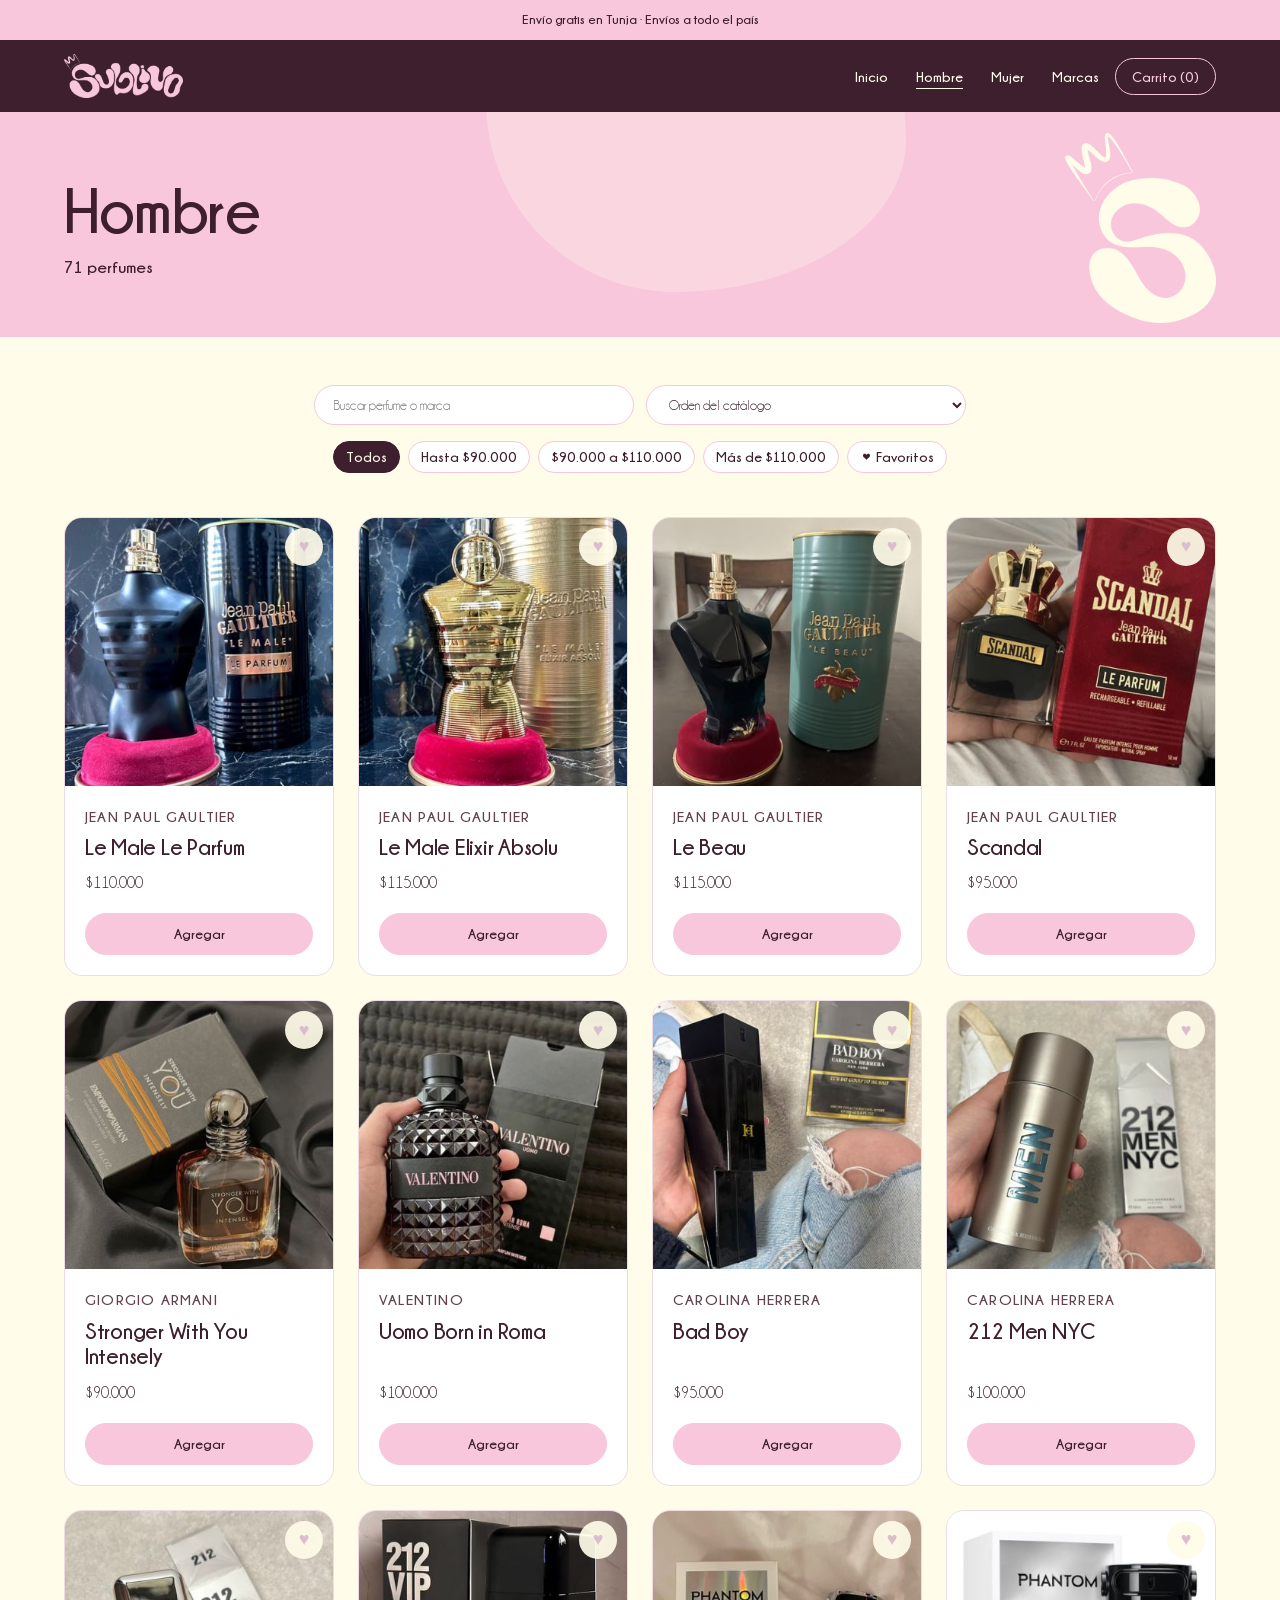
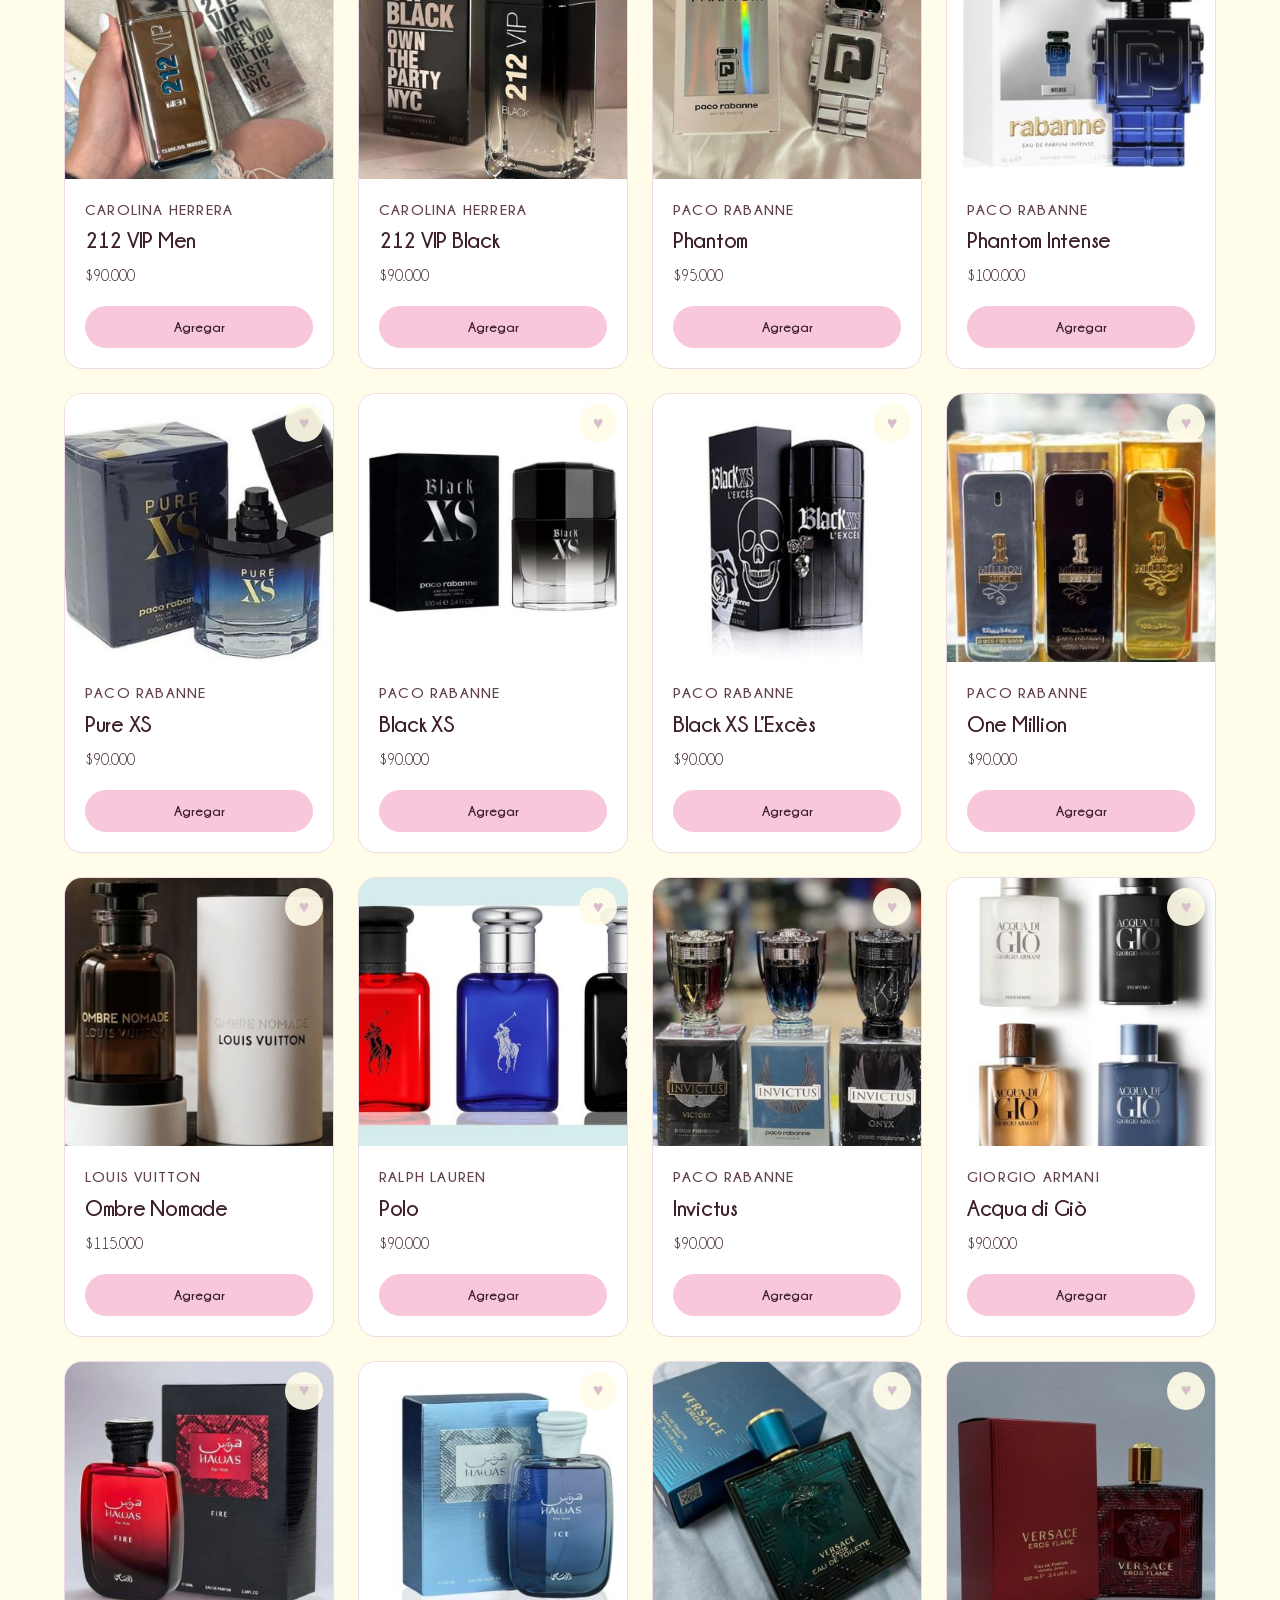
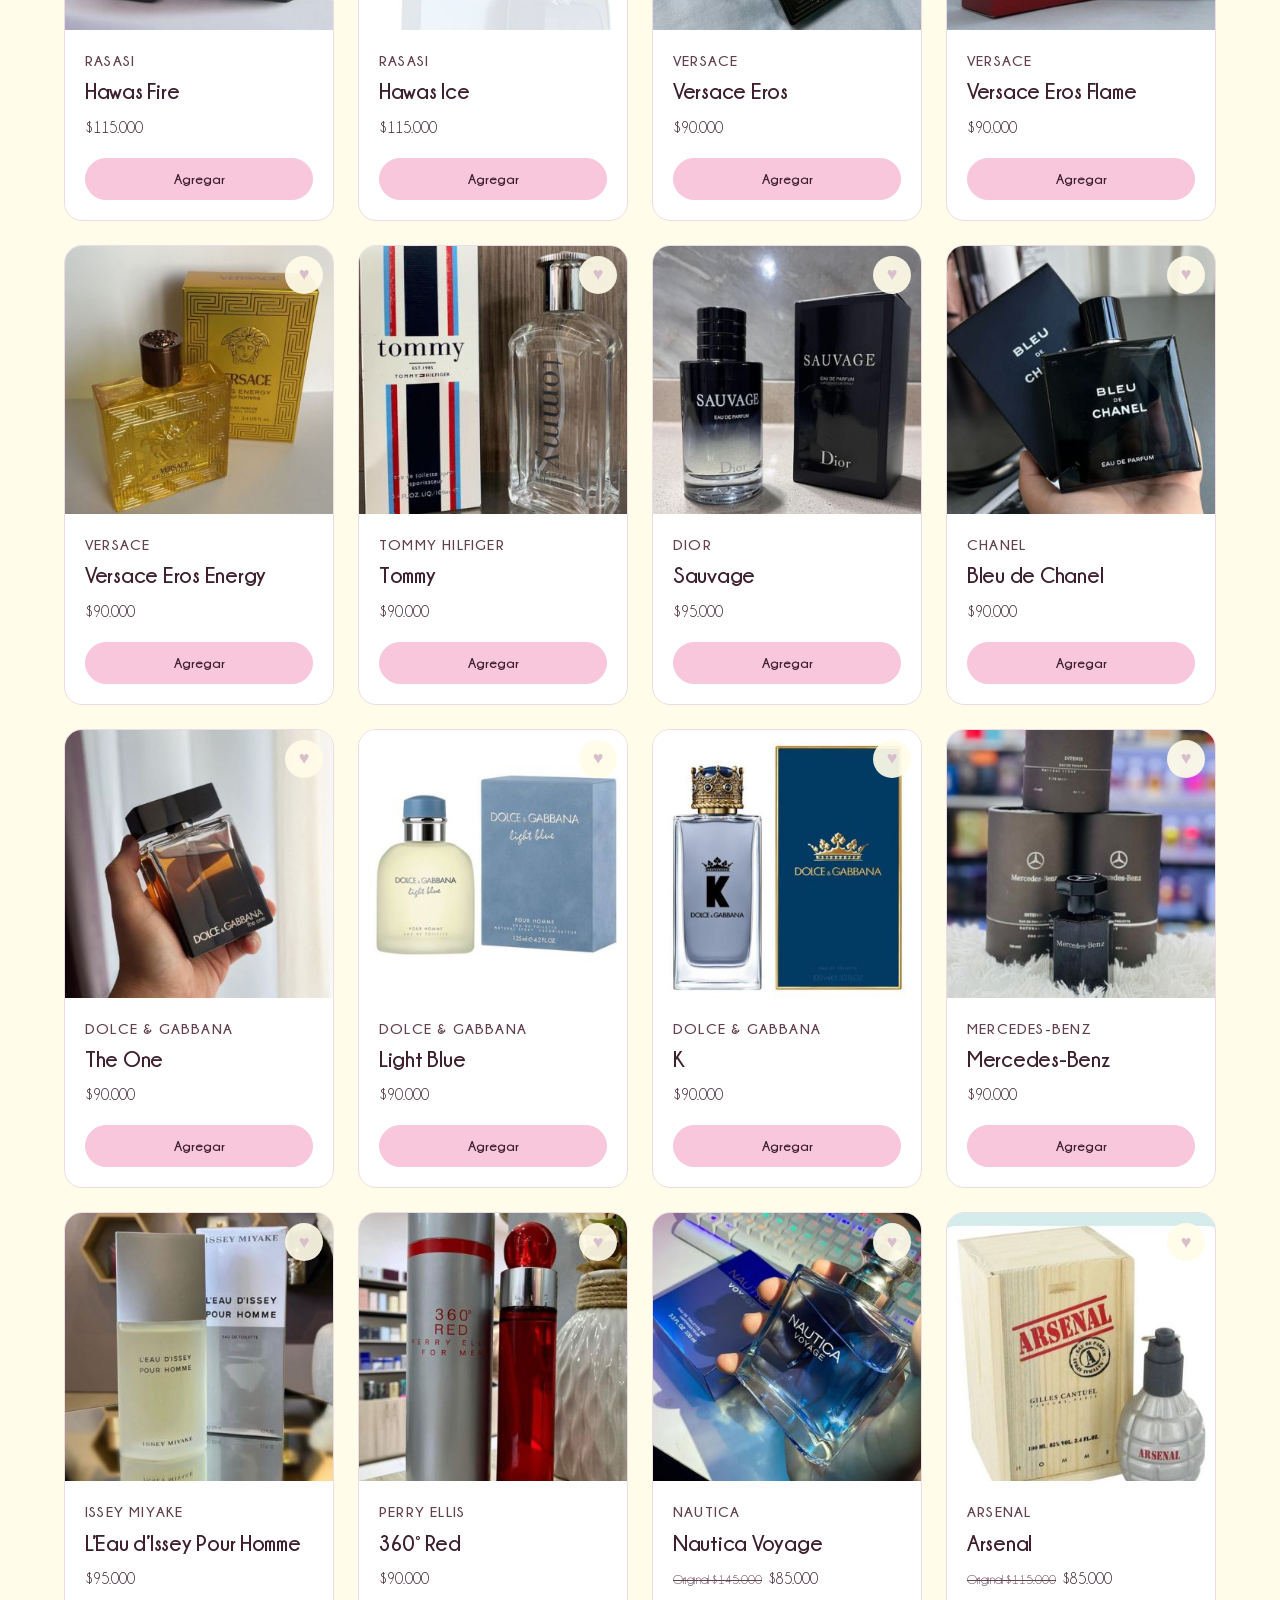
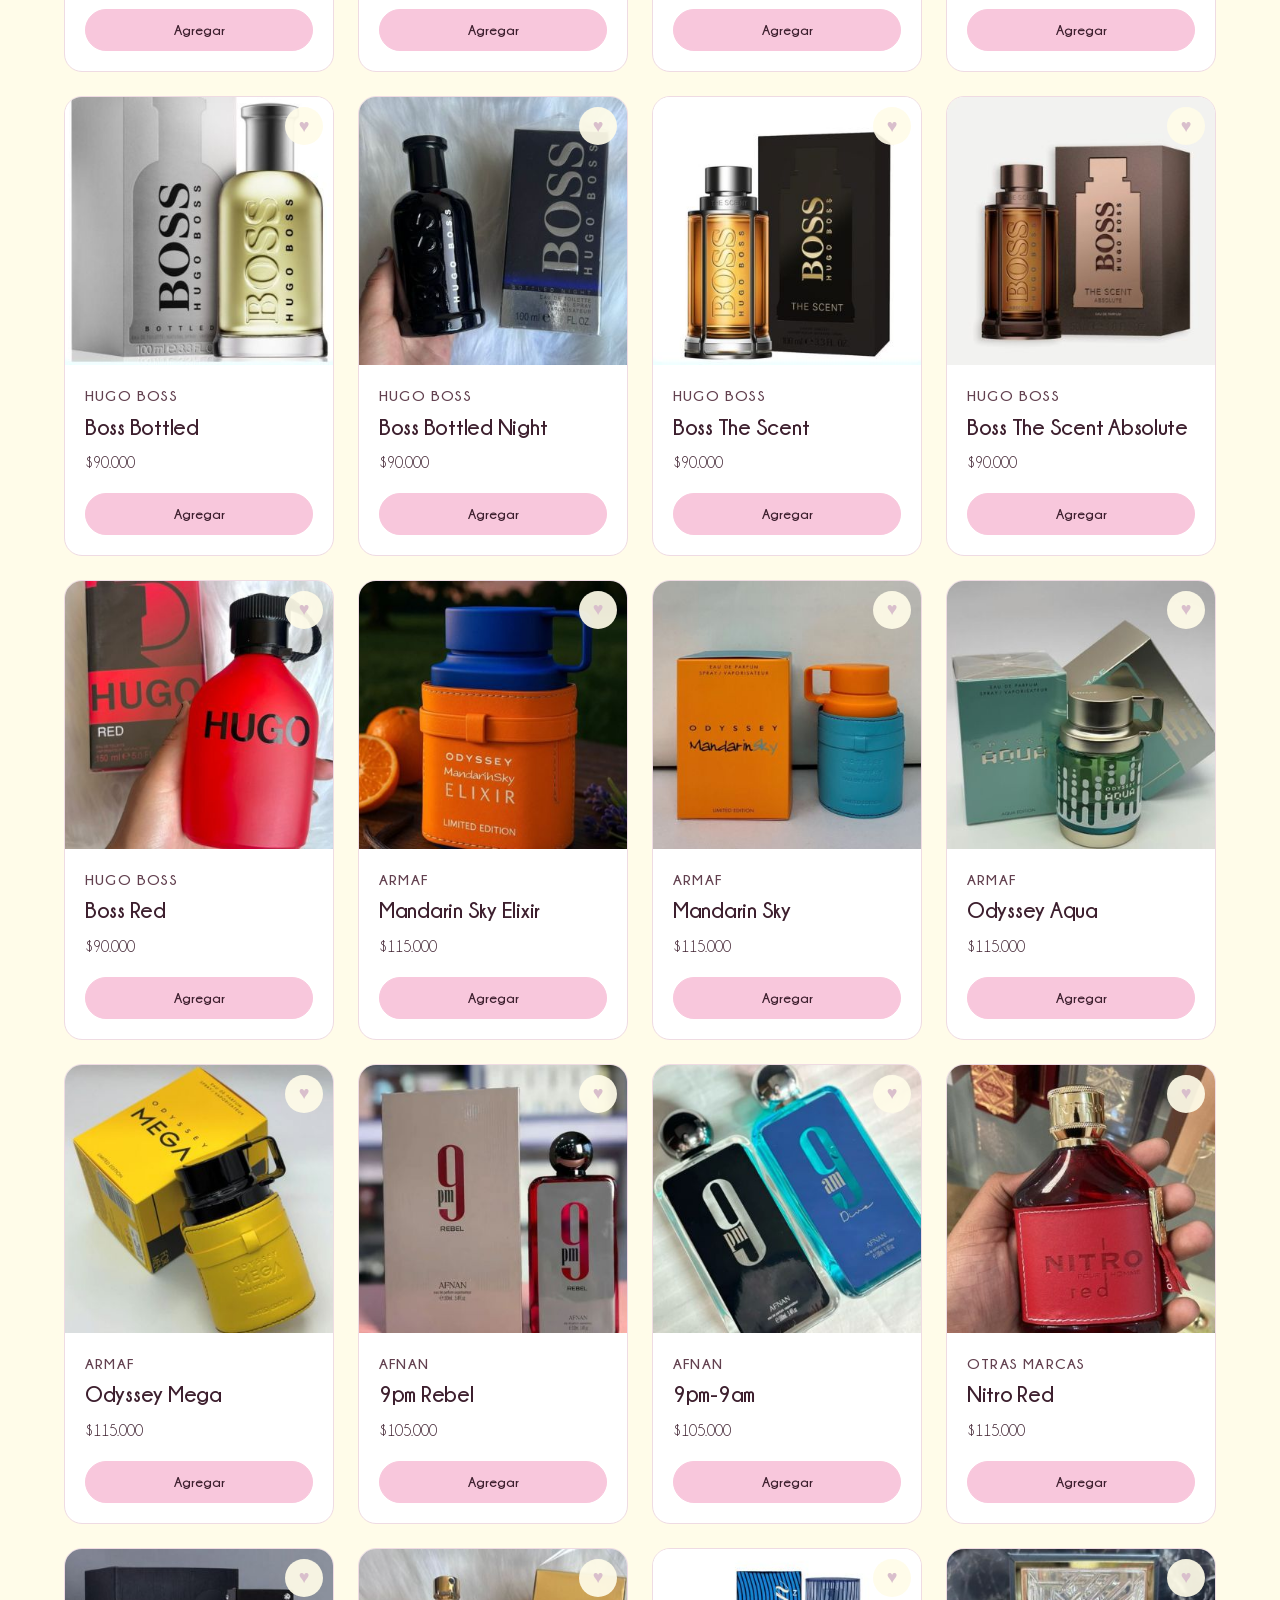
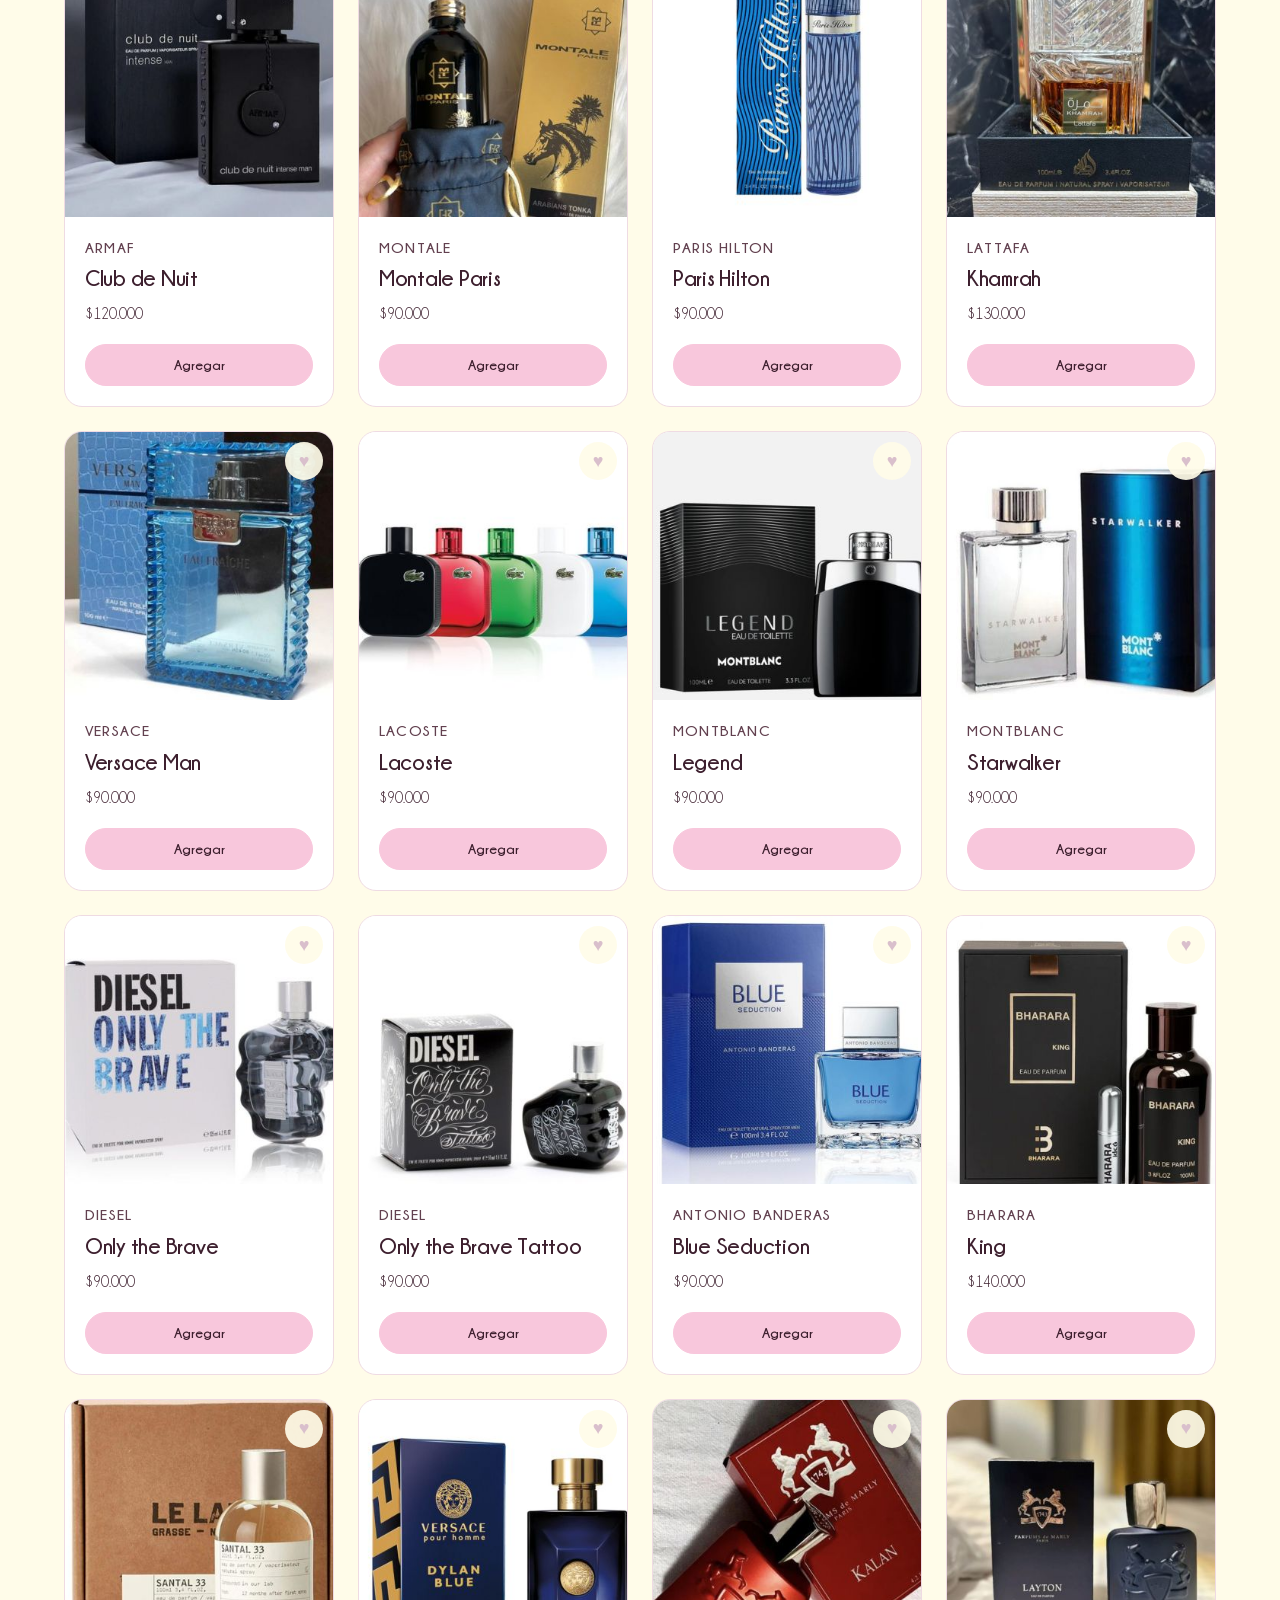
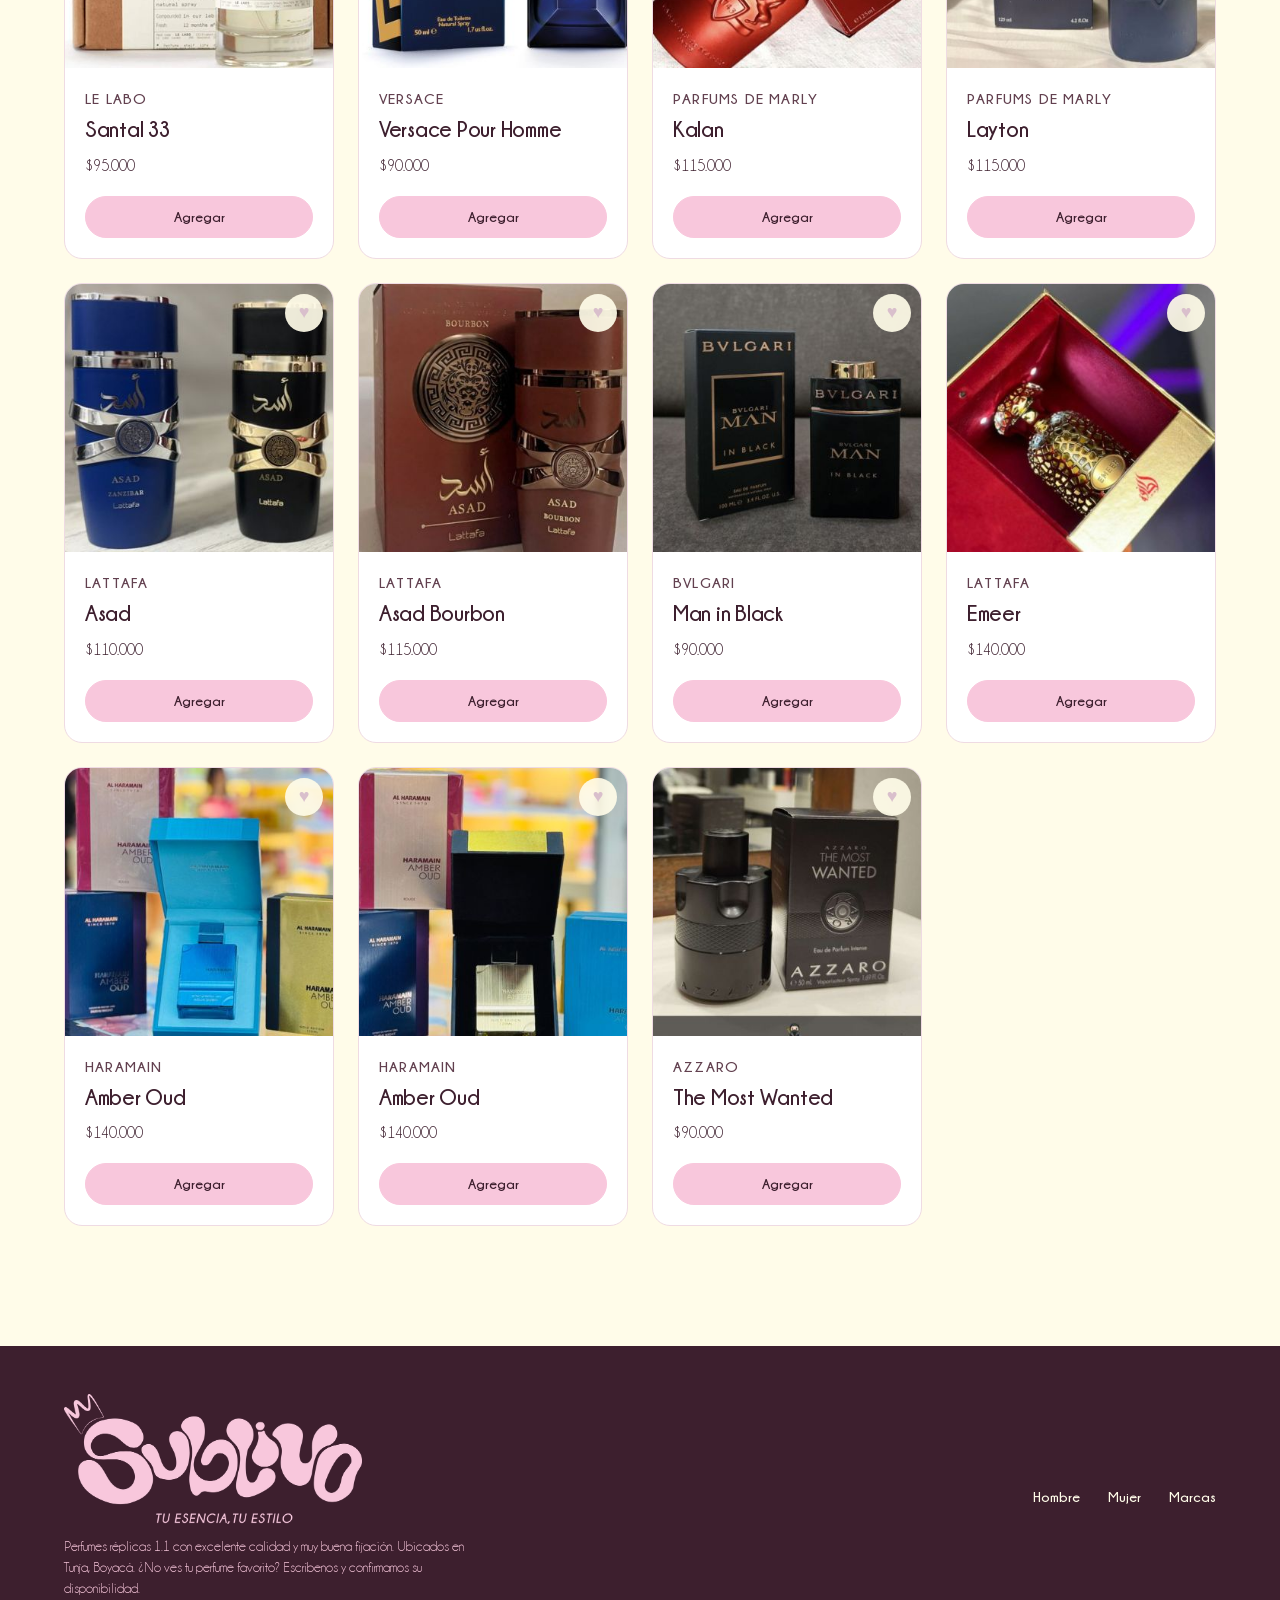
==== commit fc6ee430: "cambio responsive" ====
--- a/hombre.html
+++ b/hombre.html
@@ -1,7 +1,73 @@
-<!doctype html><html lang="es"><head><meta charset="utf-8"><meta name="viewport" content="width=device-width,initial-scale=1"><title>Hombre · Sublivo, tu esencia, tu estilo</title><meta name="description" content="Perfumes réplicas 1.1 en Tunja con envíos a todo el país. Hombre, mujer y por marca.">
-<link rel="icon" href="img/favicon.png"><meta name="theme-color" content="#3d1f2e"><link rel="stylesheet" href="style.css"></head>
-<body data-page="hombre"><div class="announce">Envío gratis en Tunja · Envíos a todo el país</div>
-<nav class="nav"><div class="wrap"><a class="logo" href="index.html"><img src="img/logo.png" alt="Sublivo"></a><div class="links"><a href="index.html">Inicio</a><a href="hombre.html" class=on>Hombre</a><a href="mujer.html">Mujer</a><a href="marcas.html">Marcas</a><button class="cartbtn" data-a="open">Carrito (<span class="cartn">0</span>)</button></div></div></nav>
-<header class="pagehead"><i class="blob b1"></i><div class="wrap"><img class="wm" src="img/iso-crema.png" alt=""><h1>Hombre</h1><p id="n">71 perfumes</p></div></header><main class="wrap"><div class="tools"><input id="q" type="search" placeholder="Buscar perfume o marca" aria-label="Buscar"><select id="s" aria-label="Ordenar"><option value="">Orden del catálogo</option><option value="asc">Precio: menor a mayor</option><option value="desc">Precio: mayor a menor</option></select></div><div id="grid" class="grid"></div></main>
-<footer class="foot"><div class="wrap"><div><div class="logo"><img src="img/imagotipo.png" alt="Sublivo, tu esencia, tu estilo"></div><p>Perfumes réplicas 1.1 con excelente calidad y muy buena fijación. Ubicados en Tunja, Boyacá. ¿No ves tu perfume favorito? Escríbenos y confirmamos su disponibilidad.</p></div><div class="links"><a href="hombre.html">Hombre</a><a href="mujer.html">Mujer</a><a href="marcas.html">Marcas</a></div></div></footer>
-<script src="products.js"></script><script src="app.js"></script></body></html>+<!doctype html>
+<html lang="es">
+  <head>
+    <meta charset="utf-8" />
+    <meta name="viewport" content="width=device-width,initial-scale=1" />
+    <title>Hombre · Sublivo, tu esencia, tu estilo</title>
+    <meta
+      name="description"
+      content="Perfumes réplicas 1.1 en Tunja con envíos a todo el país. Hombre, mujer y por marca."
+    />
+    <link rel="icon" href="img/favicon.png" />
+    <meta name="theme-color" content="#3d1f2e" />
+    <link rel="stylesheet" href="style.css" />
+  </head>
+  <body data-page="hombre">
+    <!-- Barra de anuncio -->
+    <div class="announce">Envío gratis en Tunja · Envíos a todo el país</div>
+    <!-- Menú principal -->
+    <nav class="nav">
+      <div class="wrap">
+        <a class="logo" href="index.html"><img src="img/logo.png" alt="Sublivo" /></a>
+        <div class="links">
+          <a href="index.html">Inicio</a>
+          <a href="hombre.html" class="on">Hombre</a>
+          <a href="mujer.html">Mujer</a>
+          <a href="marcas.html">Marcas</a>
+        </div>
+        <button class="cartbtn" data-a="open">Carrito (<span class="cartn">0</span>)</button>
+      </div>
+    </nav>
+    <!-- Encabezado de la página -->
+    <header class="pagehead">
+      <i class="blob b1"></i>
+      <div class="wrap">
+        <img class="wm" src="img/iso-crema.png" alt="" />
+        <h1>Hombre</h1>
+        <p id="n">71 perfumes</p>
+      </div>
+    </header>
+    <!-- Catálogo de perfumes -->
+    <main class="wrap">
+      <div class="tools">
+        <input id="q" type="search" placeholder="Buscar perfume o marca" aria-label="Buscar" />
+        <select id="s" aria-label="Ordenar">
+          <option value="">Orden del catálogo</option>
+          <option value="asc">Precio: menor a mayor</option>
+          <option value="desc">Precio: mayor a menor</option>
+        </select>
+      </div>
+      <div id="grid" class="grid"></div>
+    </main>
+    <!-- Pie de página -->
+    <footer class="foot">
+      <div class="wrap">
+        <div>
+          <div class="logo"><img src="img/imagotipo.png" alt="Sublivo, tu esencia, tu estilo" /></div>
+          <p>
+            Perfumes réplicas 1.1 con excelente calidad y muy buena fijación. Ubicados en Tunja, Boyacá. ¿No
+            ves tu perfume favorito? Escríbenos y confirmamos su disponibilidad.
+          </p>
+        </div>
+        <div class="links">
+          <a href="hombre.html">Hombre</a>
+          <a href="mujer.html">Mujer</a>
+          <a href="marcas.html">Marcas</a>
+        </div>
+      </div>
+    </footer>
+    <!-- Scripts: catálogo de productos y lógica del carrito -->
+    <script src="products.js"></script>
+    <script src="app.js"></script>
+  </body>
+</html>
--- a/style.css
+++ b/style.css
@@ -1,161 +1,1315 @@
-@font-face{font-family:'Champagne & Limousines';src:url(fonts/champagne.ttf);font-weight:400;font-style:normal;font-display:swap}
-@font-face{font-family:'Champagne & Limousines';src:url(fonts/champagne-Bold.ttf);font-weight:700;font-style:normal;font-display:swap}
-@font-face{font-family:'Champagne & Limousines';src:url(fonts/champagne-Italic.ttf);font-weight:400;font-style:italic;font-display:swap}
-:root{--bone:#fffce9;--paper:#fff;--pink:#f8c7dc;--ink:#3d1f2e;--stone:#62404f;--line:#efdbe3;--serif:'Champagne & Limousines',system-ui,sans-serif;--sans:'Champagne & Limousines',system-ui,sans-serif}
-*{box-sizing:border-box;margin:0}
-body{background:var(--bone);color:var(--ink);font:400 16px/1.5 var(--sans);-webkit-font-smoothing:antialiased}
-a{color:inherit;text-decoration:none}
-h1,h2,h3,.serif{font-family:var(--serif);font-weight:400;letter-spacing:-.012em;line-height:1.05}
-img{display:block;max-width:100%}
-.wrap{max-width:1200px;margin:0 auto;padding:0 24px}
-.announce{background:var(--paper);border-bottom:1px solid var(--line);height:40px;display:grid;place-items:center;font-size:13px}
-.nav{background:var(--paper);height:72px}
-.nav .wrap{display:flex;align-items:center;justify-content:space-between;height:100%}
-.logo{font:400 26px var(--serif);letter-spacing:.06em}
-.links{display:flex;gap:28px;align-items:center;font-size:14px}
-.links a:hover,.ghost:hover{text-decoration:underline}
-.links a.on{text-decoration:underline;text-underline-offset:6px}
-.cartbtn{background:none;border:0;font:inherit;font-size:14px;cursor:pointer;color:var(--ink)}
-.cartbtn:hover{text-decoration:underline}
-.btn{display:inline-block;background:var(--ink);color:#fff;border:1px solid var(--ink);border-radius:5px;padding:9px 14px;font:500 14px var(--sans);cursor:pointer;text-align:center}
-.btn.light{background:#fff;color:var(--ink);border-color:#fff}
-.btn.line{background:none;color:var(--ink)}
-.btn.full{width:100%;padding:11px 14px}
-.hero{background:var(--ink);color:#fff;padding:72px 0}
-.hero .wrap{display:grid;grid-template-columns:1fr 1fr;gap:48px;align-items:center}
-.hero h1{font-size:56px;letter-spacing:-.012em;margin-bottom:24px}
-.hero p{color:var(--ash);max-width:420px;margin-bottom:36px}
-.hero .pics{display:grid;grid-template-columns:1fr 1fr;gap:12px}
-.hero .pics img{border-radius:5px;aspect-ratio:4/5;object-fit:cover;width:100%}
-.hero .pics img:nth-child(2){margin-top:48px}
-section.s{padding:96px 0 0}
-.head{text-align:center;margin-bottom:48px}
-.head h2{font-size:40px;letter-spacing:-.012em;margin-bottom:12px}
-.head p{color:var(--stone);max-width:600px;margin:0 auto}
-.grid3{display:grid;grid-template-columns:repeat(3,1fr);gap:24px}
-.card{background:var(--paper);border:1px solid var(--line);border-radius:5px;padding:24px;display:flex;flex-direction:column;justify-content:space-between;min-height:240px}
-.card h3{font-size:26px;margin-bottom:12px}
-.card .num{font-size:14px;color:var(--stone)}
-.card p{font-size:14px;color:var(--stone)}
-.card.dark{background:var(--cocoa);border-color:var(--cocoa);color:#fff}
-.card.dark .num,.card.dark p{color:#fff}
-a.card:hover h3{text-decoration:underline}
-.foot{background:var(--ink);color:#fff;margin-top:120px;padding:48px 0;font-size:14px}
-.foot .wrap{display:flex;justify-content:space-between;gap:24px;flex-wrap:wrap}
-.foot .logo{font-size:26px}.foot p{color:var(--ash);max-width:420px;margin-top:12px}
-.pagehead{text-align:center;padding:72px 0 36px}
-.pagehead h1{font-size:56px;margin-bottom:12px}
-.pagehead p{color:var(--stone)}
-.tools{display:flex;gap:12px;flex-wrap:wrap;justify-content:center;margin-bottom:36px}
-.tools input,.tools select{background:#fff;border:1px solid var(--line);border-radius:5px;padding:10px 12px;font:14px var(--sans);color:var(--ink);min-width:240px}
-.pills{display:flex;flex-wrap:wrap;gap:8px;justify-content:center;margin-bottom:48px}
-.pill{background:#fff;border:1px solid var(--line);border-radius:5px;padding:7px 12px;font:14px var(--sans);cursor:pointer;color:var(--ink)}
-.pill.on{background:var(--ink);color:#fff;border-color:var(--ink)}
-.pill small{color:var(--stone);margin-left:4px}.pill.on small{color:var(--ash)}
-.grid{display:grid;grid-template-columns:repeat(auto-fill,minmax(250px,1fr));gap:24px}
-.p{background:#fff;border:1px solid var(--line);border-radius:5px;overflow:hidden;display:flex;flex-direction:column}
-.p img{aspect-ratio:1;object-fit:cover;width:100%;background:var(--bone)}
-.p .b{padding:20px;display:flex;flex-direction:column;gap:6px;flex:1}
-.p .br{font-size:12px;color:var(--stone);letter-spacing:.08em;text-transform:uppercase}
-.p h3{font-size:22px;line-height:1.15}
-.p .x{font-size:13px;color:var(--stone)}
-.p .pr{font-size:16px;margin-top:auto;padding-top:6px}
-.p .pr s{color:var(--stone);font-size:13px;margin-right:6px}
-.ctl{margin-top:12px}
-.step{display:flex;align-items:center;justify-content:space-between;border:1px solid var(--ink);border-radius:5px}
-.step button{background:none;border:0;width:44px;height:40px;font:20px var(--sans);cursor:pointer}
-.step span{font-size:14px;font-weight:500}
-.brandsec{margin-bottom:72px}.brandsec h2{font-size:32px;margin-bottom:24px;text-align:left}
-.empty{text-align:center;color:var(--stone);padding:48px 0}
-.ov{position:fixed;inset:0;background:rgba(0,0,0,.45);opacity:0;pointer-events:none;transition:opacity .2s;z-index:20}
-.dr{position:fixed;top:0;right:0;bottom:0;width:min(420px,100%);background:#fff;border-left:1px solid var(--line);transform:translateX(100%);transition:transform .25s;z-index:21;display:flex;flex-direction:column}
-body.open .ov{opacity:1;pointer-events:auto}body.open .dr{transform:none}
-.dr header{display:flex;justify-content:space-between;align-items:center;padding:20px 24px;border-bottom:1px solid var(--line)}
-.dr header h3{font-size:26px}.dr header button{background:none;border:0;font:28px/1 var(--sans);cursor:pointer}
-.items{flex:1;overflow:auto;padding:12px 24px}
-.it{display:grid;grid-template-columns:64px 1fr;gap:12px;padding:16px 0;border-bottom:1px solid var(--line)}
-.it img{width:64px;height:64px;object-fit:cover;border-radius:5px}
-.it h4{font:400 18px/1.15 var(--serif)}.it .br{font-size:12px;color:var(--stone)}
-.it .row{display:flex;justify-content:space-between;align-items:center;margin-top:8px;font-size:14px}
-.it .step{width:104px}.it .step button{height:30px;width:30px;font-size:16px}
-.del{background:none;border:0;color:var(--stone);font:12px var(--sans);cursor:pointer;text-decoration:underline;margin-top:4px;padding:0}
-.dr footer{padding:20px 24px;border-top:1px solid var(--line);display:grid;gap:10px}
-.tot{display:flex;justify-content:space-between;font:400 22px var(--serif)}
-.dr footer small{color:var(--stone);font-size:12px}
-@media(max-width:860px){.hero .wrap,.grid3{grid-template-columns:1fr}.hero h1,.pagehead h1{font-size:40px}.links{gap:16px}.logo{font-size:22px}.hero .pics img:nth-child(2){margin-top:0}}
+/* ============================================================
+   SUBLIVO · estilos del sitio
+   Colores de marca: rosado #f8c7dc · crema #fffce9 · vino #3d1f2e
+   Tipografía: Champagne & Limousines (carpeta fonts/)
+   ============================================================ */
+@font-face {
+  font-family: "Champagne & Limousines";
+  src: url(fonts/champagne.ttf);
+  font-weight: 400;
+  font-style: normal;
+  font-display: swap;
+}
+@font-face {
+  font-family: "Champagne & Limousines";
+  src: url(fonts/champagne-Bold.ttf);
+  font-weight: 700;
+  font-style: normal;
+  font-display: swap;
+}
+@font-face {
+  font-family: "Champagne & Limousines";
+  src: url(fonts/champagne-Italic.ttf);
+  font-weight: 400;
+  font-style: italic;
+  font-display: swap;
+}
+:root {
+  --bone: #fffce9;
+  --paper: #fff;
+  --pink: #f8c7dc;
+  --ink: #3d1f2e;
+  --stone: #62404f;
+  --line: #efdbe3;
+  --serif: "Champagne & Limousines", system-ui, sans-serif;
+  --sans: "Champagne & Limousines", system-ui, sans-serif;
+}
+* {
+  box-sizing: border-box;
+  margin: 0;
+}
+body {
+  background: var(--bone);
+  color: var(--ink);
+  font: 400 16px/1.5 var(--sans);
+  -webkit-font-smoothing: antialiased;
+}
+a {
+  color: inherit;
+  text-decoration: none;
+}
+h1,
+h2,
+h3,
+.serif {
+  font-family: var(--serif);
+  font-weight: 400;
+  letter-spacing: -0.012em;
+  line-height: 1.05;
+}
+img {
+  display: block;
+  max-width: 100%;
+}
+.wrap {
+  max-width: 1200px;
+  margin: 0 auto;
+  padding: 0 24px;
+}
+.announce {
+  background: var(--paper);
+  border-bottom: 1px solid var(--line);
+  height: 40px;
+  display: grid;
+  place-items: center;
+  font-size: 13px;
+}
+.nav {
+  background: var(--paper);
+  height: 72px;
+}
+.nav .wrap {
+  display: flex;
+  align-items: center;
+  justify-content: space-between;
+  height: 100%;
+}
+.logo {
+  font: 400 26px var(--serif);
+  letter-spacing: 0.06em;
+}
+.links {
+  display: flex;
+  gap: 28px;
+  align-items: center;
+  font-size: 14px;
+}
+.links a:hover,
+.ghost:hover {
+  text-decoration: underline;
+}
+.links a.on {
+  text-decoration: underline;
+  text-underline-offset: 6px;
+}
+.cartbtn {
+  background: none;
+  border: 0;
+  font: inherit;
+  font-size: 14px;
+  cursor: pointer;
+  color: var(--ink);
+}
+.cartbtn:hover {
+  text-decoration: underline;
+}
+.btn {
+  display: inline-block;
+  background: var(--ink);
+  color: #fff;
+  border: 1px solid var(--ink);
+  border-radius: 5px;
+  padding: 9px 14px;
+  font: 500 14px var(--sans);
+  cursor: pointer;
+  text-align: center;
+}
+.btn.light {
+  background: #fff;
+  color: var(--ink);
+  border-color: #fff;
+}
+.btn.line {
+  background: none;
+  color: var(--ink);
+}
+.btn.full {
+  width: 100%;
+  padding: 11px 14px;
+}
+.hero {
+  background: var(--ink);
+  color: #fff;
+  padding: 72px 0;
+}
+.hero .wrap {
+  display: grid;
+  grid-template-columns: 1fr 1fr;
+  gap: 48px;
+  align-items: center;
+}
+.hero h1 {
+  font-size: 56px;
+  letter-spacing: -0.012em;
+  margin-bottom: 24px;
+}
+.hero p {
+  color: var(--ash);
+  max-width: 420px;
+  margin-bottom: 36px;
+}
+.hero .pics {
+  display: grid;
+  grid-template-columns: 1fr 1fr;
+  gap: 12px;
+}
+.hero .pics img {
+  border-radius: 5px;
+  aspect-ratio: 4/5;
+  object-fit: cover;
+  width: 100%;
+}
+.hero .pics img:nth-child(2) {
+  margin-top: 48px;
+}
+section.s {
+  padding: 96px 0 0;
+}
+.head {
+  text-align: center;
+  margin-bottom: 48px;
+}
+.head h2 {
+  font-size: 40px;
+  letter-spacing: -0.012em;
+  margin-bottom: 12px;
+}
+.head p {
+  color: var(--stone);
+  max-width: 600px;
+  margin: 0 auto;
+}
+.grid3 {
+  display: grid;
+  grid-template-columns: repeat(3, 1fr);
+  gap: 24px;
+}
+.card {
+  background: var(--paper);
+  border: 1px solid var(--line);
+  border-radius: 5px;
+  padding: 24px;
+  display: flex;
+  flex-direction: column;
+  justify-content: space-between;
+  min-height: 240px;
+}
+.card h3 {
+  font-size: 26px;
+  margin-bottom: 12px;
+}
+.card .num {
+  font-size: 14px;
+  color: var(--stone);
+}
+.card p {
+  font-size: 14px;
+  color: var(--stone);
+}
+.card.dark {
+  background: var(--cocoa);
+  border-color: var(--cocoa);
+  color: #fff;
+}
+.card.dark .num,
+.card.dark p {
+  color: #fff;
+}
+a.card:hover h3 {
+  text-decoration: underline;
+}
+.foot {
+  background: var(--ink);
+  color: #fff;
+  margin-top: 120px;
+  padding: 48px 0;
+  font-size: 14px;
+}
+.foot .wrap {
+  display: flex;
+  justify-content: space-between;
+  gap: 24px;
+  flex-wrap: wrap;
+}
+.foot .logo {
+  font-size: 26px;
+}
+.foot p {
+  color: var(--ash);
+  max-width: 420px;
+  margin-top: 12px;
+}
+.pagehead {
+  text-align: center;
+  padding: 72px 0 36px;
+}
+.pagehead h1 {
+  font-size: 56px;
+  margin-bottom: 12px;
+}
+.pagehead p {
+  color: var(--stone);
+}
+.tools {
+  display: flex;
+  gap: 12px;
+  flex-wrap: wrap;
+  justify-content: center;
+  margin-bottom: 36px;
+}
+.tools input,
+.tools select {
+  background: #fff;
+  border: 1px solid var(--line);
+  border-radius: 5px;
+  padding: 10px 12px;
+  font: 14px var(--sans);
+  color: var(--ink);
+  min-width: 240px;
+}
+.pills {
+  display: flex;
+  flex-wrap: wrap;
+  gap: 8px;
+  justify-content: center;
+  margin-bottom: 48px;
+}
+.pill {
+  background: #fff;
+  border: 1px solid var(--line);
+  border-radius: 5px;
+  padding: 7px 12px;
+  font: 14px var(--sans);
+  cursor: pointer;
+  color: var(--ink);
+}
+.pill.on {
+  background: var(--ink);
+  color: #fff;
+  border-color: var(--ink);
+}
+.pill small {
+  color: var(--stone);
+  margin-left: 4px;
+}
+.pill.on small {
+  color: var(--ash);
+}
+.grid {
+  display: grid;
+  grid-template-columns: repeat(auto-fill, minmax(250px, 1fr));
+  gap: 24px;
+}
+.p {
+  background: #fff;
+  border: 1px solid var(--line);
+  border-radius: 5px;
+  overflow: hidden;
+  display: flex;
+  flex-direction: column;
+}
+.p img {
+  aspect-ratio: 1;
+  object-fit: cover;
+  width: 100%;
+  background: var(--bone);
+}
+.p .b {
+  padding: 20px;
+  display: flex;
+  flex-direction: column;
+  gap: 6px;
+  flex: 1;
+}
+.p .br {
+  font-size: 12px;
+  color: var(--stone);
+  letter-spacing: 0.08em;
+  text-transform: uppercase;
+}
+.p h3 {
+  font-size: 22px;
+  line-height: 1.15;
+}
+.p .x {
+  font-size: 13px;
+  color: var(--stone);
+}
+.p .pr {
+  font-size: 16px;
+  margin-top: auto;
+  padding-top: 6px;
+}
+.p .pr s {
+  color: var(--stone);
+  font-size: 13px;
+  margin-right: 6px;
+}
+.ctl {
+  margin-top: 12px;
+}
+.step {
+  display: flex;
+  align-items: center;
+  justify-content: space-between;
+  border: 1px solid var(--ink);
+  border-radius: 5px;
+}
+.step button {
+  background: none;
+  border: 0;
+  width: 44px;
+  height: 40px;
+  font: 20px var(--sans);
+  cursor: pointer;
+}
+.step span {
+  font-size: 14px;
+  font-weight: 500;
+}
+.brandsec {
+  margin-bottom: 72px;
+}
+.brandsec h2 {
+  font-size: 32px;
+  margin-bottom: 24px;
+  text-align: left;
+}
+.empty {
+  text-align: center;
+  color: var(--stone);
+  padding: 48px 0;
+}
+.ov {
+  position: fixed;
+  inset: 0;
+  background: rgba(0, 0, 0, 0.45);
+  opacity: 0;
+  pointer-events: none;
+  transition: opacity 0.2s;
+  z-index: 20;
+}
+.dr {
+  position: fixed;
+  top: 0;
+  right: 0;
+  bottom: 0;
+  width: min(420px, 100%);
+  background: #fff;
+  border-left: 1px solid var(--line);
+  transform: translateX(100%);
+  transition: transform 0.25s;
+  z-index: 21;
+  display: flex;
+  flex-direction: column;
+}
+body.open .ov {
+  opacity: 1;
+  pointer-events: auto;
+}
+body.open .dr {
+  transform: none;
+}
+.dr header {
+  display: flex;
+  justify-content: space-between;
+  align-items: center;
+  padding: 20px 24px;
+  border-bottom: 1px solid var(--line);
+}
+.dr header h3 {
+  font-size: 26px;
+}
+.dr header button {
+  background: none;
+  border: 0;
+  font: 28px/1 var(--sans);
+  cursor: pointer;
+}
+.items {
+  flex: 1;
+  overflow: auto;
+  padding: 12px 24px;
+}
+.it {
+  display: grid;
+  grid-template-columns: 64px 1fr;
+  gap: 12px;
+  padding: 16px 0;
+  border-bottom: 1px solid var(--line);
+}
+.it img {
+  width: 64px;
+  height: 64px;
+  object-fit: cover;
+  border-radius: 5px;
+}
+.it h4 {
+  font: 400 18px/1.15 var(--serif);
+}
+.it .br {
+  font-size: 12px;
+  color: var(--stone);
+}
+.it .row {
+  display: flex;
+  justify-content: space-between;
+  align-items: center;
+  margin-top: 8px;
+  font-size: 14px;
+}
+.it .step {
+  width: 104px;
+}
+.it .step button {
+  height: 30px;
+  width: 30px;
+  font-size: 16px;
+}
+.del {
+  background: none;
+  border: 0;
+  color: var(--stone);
+  font: 12px var(--sans);
+  cursor: pointer;
+  text-decoration: underline;
+  margin-top: 4px;
+  padding: 0;
+}
+.dr footer {
+  padding: 20px 24px;
+  border-top: 1px solid var(--line);
+  display: grid;
+  gap: 10px;
+}
+.tot {
+  display: flex;
+  justify-content: space-between;
+  font: 400 22px var(--serif);
+}
+.dr footer small {
+  color: var(--stone);
+  font-size: 12px;
+}
+@media (max-width: 860px) {
+  .hero .wrap,
+  .grid3 {
+    grid-template-columns: 1fr;
+  }
+  .hero h1,
+  .pagehead h1 {
+    font-size: 40px;
+  }
+  .links {
+    gap: 16px;
+  }
+  .logo {
+    font-size: 22px;
+  }
+  .hero .pics img:nth-child(2) {
+    margin-top: 0;
+  }
+}
 
-body{font-size:17px}.btn,.pill,.cartbtn,.links{font-weight:700}
-.announce{background:var(--pink);border:0;color:var(--ink);font-weight:700}
-.nav{background:var(--ink)}.nav .logo img{height:44px;width:auto}
-.links,.cartbtn{color:var(--bone)}
-.btn{color:var(--bone)}.btn.line{color:var(--ink)}
-.hero{background:var(--pink);color:var(--ink)}.hero p{color:#4f2d3e}
-.hero .btn,.hero .btn.light{background:var(--ink);color:var(--bone);border-color:var(--ink)}
-.card.dark{background:var(--pink);border-color:var(--pink);color:var(--ink)}.card.dark .num,.card.dark p{color:var(--ink)}
-.foot{background:var(--ink)}.foot .logo img{height:96px;width:auto}.foot p{color:var(--pink)}
-.pill.on{color:var(--bone)}.pill.on small{color:var(--pink)}
-.ov{background:rgba(61,31,46,.45)}
-.hero h1,.pagehead h1,.head h2{font-weight:700}.card h3,.p h3,.it h4{font-weight:700}
-.hero .pics img{aspect-ratio:1}
-.card p,.p .x,.p .br,.head p{font-size:15px;font-weight:700}.head p{font-size:17px;font-weight:400}
+body {
+  font-size: 17px;
+}
+.btn,
+.pill,
+.cartbtn,
+.links {
+  font-weight: 700;
+}
+.announce {
+  background: var(--pink);
+  border: 0;
+  color: var(--ink);
+  font-weight: 700;
+}
+.nav {
+  background: var(--ink);
+}
+.nav .logo img {
+  height: 44px;
+  width: auto;
+}
+.links,
+.cartbtn {
+  color: var(--bone);
+}
+.btn {
+  color: var(--bone);
+}
+.btn.line {
+  color: var(--ink);
+}
+.hero {
+  background: var(--pink);
+  color: var(--ink);
+}
+.hero p {
+  color: #4f2d3e;
+}
+.hero .btn,
+.hero .btn.light {
+  background: var(--ink);
+  color: var(--bone);
+  border-color: var(--ink);
+}
+.card.dark {
+  background: var(--pink);
+  border-color: var(--pink);
+  color: var(--ink);
+}
+.card.dark .num,
+.card.dark p {
+  color: var(--ink);
+}
+.foot {
+  background: var(--ink);
+}
+.foot .logo img {
+  height: 96px;
+  width: auto;
+}
+.foot p {
+  color: var(--pink);
+}
+.pill.on {
+  color: var(--bone);
+}
+.pill.on small {
+  color: var(--pink);
+}
+.ov {
+  background: rgba(61, 31, 46, 0.45);
+}
+.hero h1,
+.pagehead h1,
+.head h2 {
+  font-weight: 700;
+}
+.card h3,
+.p h3,
+.it h4 {
+  font-weight: 700;
+}
+.hero .pics img {
+  aspect-ratio: 1;
+}
+.card p,
+.p .x,
+.p .br,
+.head p {
+  font-size: 15px;
+  font-weight: 700;
+}
+.head p {
+  font-size: 17px;
+  font-weight: 400;
+}
 
-/* ===== v3: más marca, barra de carrito, botones vivos ===== */
-:root{--r:18px}
-body.has{padding-bottom:84px}
-.btn{border-radius:999px;padding:11px 22px;transition:transform .15s,background .2s,color .2s,border-color .2s}
-.btn:hover{transform:translateY(-2px)}.btn:active{transform:scale(.96)}
-.btn.pk{background:var(--pink);border-color:var(--pink);color:var(--ink)}.btn.pk:hover{background:#fbd9e8;border-color:#fbd9e8}
-.btn.lt{background:transparent;color:var(--pink);border-color:var(--pink)}.btn.lt:hover{background:var(--pink);color:var(--ink)}
-.btn.line{background:transparent;border-color:var(--ink);color:var(--ink)}.btn.line:hover{background:var(--ink);color:var(--bone)}
-.btn.lg{padding:14px 28px;font-size:16px}
-.btn.full{padding:12px 16px}
-.cartbtn{border:1.5px solid var(--pink);border-radius:999px;padding:7px 16px;color:var(--pink);transition:background .2s,color .2s}.cartbtn:hover{background:var(--pink);color:var(--ink);text-decoration:none}
-.hero{position:relative;overflow:hidden;padding:56px 0 72px}
-.hero .wrap{position:relative;z-index:1}
-.hero .big{width:min(540px,100%);height:auto;margin:0 0 28px -6px}
-.hero h1{font-size:50px}
-.hero .cta{display:flex;gap:12px;flex-wrap:wrap}
-.hero .pics img{border-radius:32px;aspect-ratio:1}
-.blob{position:absolute;background:var(--bone);opacity:.4;border-radius:60% 40% 55% 45%/50% 60% 40% 50%;pointer-events:none;animation:float 14s ease-in-out infinite alternate}
-.b1{width:420px;height:380px;right:-120px;top:-150px}.hero .b2{width:300px;height:280px;left:-110px;bottom:-130px;opacity:.3;animation-delay:-6s}
-@keyframes float{to{transform:translate(26px,20px) rotate(14deg)}}
-.marq{background:var(--ink);color:var(--pink);overflow:hidden;white-space:nowrap;padding:14px 0;font-weight:700;letter-spacing:.14em;font-size:14px}
-.marq div{display:inline-block;animation:mq 60s linear infinite}
-@keyframes mq{to{transform:translateX(-50%)}}
-.card{border-radius:var(--r);position:relative;overflow:hidden;transition:transform .25s}
-.card h3{font-size:34px;font-weight:700}
-a.card{min-height:280px}a.card:hover{transform:translateY(-6px) rotate(-.6deg)}a.card:hover h3{text-decoration:none}
-a.card::after{content:"";position:absolute;right:-14px;bottom:-22px;width:180px;height:226px;background:url(img/iso-rosa.png) center/contain no-repeat;transition:transform .35s}
-a.card:hover::after{transform:scale(1.12) rotate(-8deg)}
-.card.c1{background:var(--ink);border-color:var(--ink);color:var(--bone)}.c1 p,.c1 .num{color:var(--pink)}
-.card.c2{background:var(--pink);border-color:var(--pink);color:var(--ink)}.c2::after{background-image:url(img/iso-crema.png)}.c2 p,.c2 .num{color:var(--ink)}
-.card.c3{background:#fff;border-color:var(--pink)}
-.pagehead{position:relative;overflow:hidden;background:var(--pink);padding:64px 0 56px;margin-bottom:48px;text-align:left}
-.pagehead .wrap{position:relative;z-index:1}.pagehead h1{font-size:64px}.pagehead p{color:var(--ink);font-weight:700}
-.pagehead .wm{position:absolute;right:24px;top:50%;transform:translateY(-50%);height:190px;width:auto}
-.pagehead .b1{right:auto;left:38%;top:-200px;opacity:.3}
-.tools input,.tools select{border-radius:999px;padding:11px 18px;border-color:var(--pink);border-width:1.5px}
-.pill{border-radius:999px;border-color:var(--pink);border-width:1.5px;transition:background .2s,transform .15s}.pill:hover{background:var(--pink);transform:translateY(-1px)}.pill.on:hover{background:var(--ink)}
-#fp{margin:-20px 0 44px}
-.p{border-radius:var(--r);transition:transform .2s,border-color .2s}.p:hover{transform:translateY(-4px);border-color:var(--pink)}
-.ph{position:relative}
-.fv{position:absolute;top:10px;right:10px;width:38px;height:38px;border-radius:50%;border:0;background:rgba(255,252,233,.92);color:#d9bfcc;font-size:18px;cursor:pointer;transition:transform .15s,background .2s,color .2s}
-.fv:hover{transform:scale(1.15)}.fv.on{background:var(--ink);color:var(--pink)}
-.p .btn.full{background:var(--pink);border-color:var(--pink);color:var(--ink)}.p .btn.full:hover{background:var(--ink);border-color:var(--ink);color:var(--pink)}
-.step{border-radius:999px;border-color:var(--pink);background:var(--pink);overflow:hidden}.step button{transition:background .15s}.step button:hover{background:rgba(255,252,233,.6)}
-.pop{animation:pop .4s}@keyframes pop{40%{transform:scale(1.07)}}
-.bar{position:fixed;left:0;right:0;bottom:0;z-index:15;background:var(--ink);color:var(--bone);border-top:3px solid var(--pink);transform:translateY(110%);transition:transform .35s cubic-bezier(.2,.9,.3,1.2)}
-body.has .bar{transform:none}body.open .bar{transform:translateY(110%)}
-.bi{max-width:1200px;margin:0 auto;padding:12px 24px;display:flex;justify-content:space-between;align-items:center;gap:12px}
-.bt{font-size:17px;display:flex;align-items:center}
-.bc{display:inline-grid;place-items:center;min-width:32px;height:32px;border-radius:999px;background:var(--pink);color:var(--ink);font-weight:700;margin-right:8px}
-.bp{margin-left:12px;color:var(--pink);font-size:21px}
-.ba{display:flex;gap:10px}
-.bar.bump{animation:bounce .45s}.bar.bump .bc{animation:pop .45s}
-@keyframes bounce{35%{transform:translateY(-9px)}}
-.foot .logo img{height:130px}
-.dr{border-radius:var(--r) 0 0 var(--r)}
-@media(max-width:860px){.hero h1{font-size:36px}.pagehead h1{font-size:44px}.pagehead .wm{display:none}.bi{flex-direction:column;align-items:stretch;padding:10px 16px}.bt{justify-content:center}.ba .btn{flex:1;padding:11px 8px}body.has{padding-bottom:118px}.hero .big{width:80%}}
-.bar{visibility:hidden;transition:transform .35s cubic-bezier(.2,.9,.3,1.2),visibility 0s .35s}
-body.has .bar{visibility:visible;transition-delay:0s}
-.card.c2::after{background:var(--bone);-webkit-mask:url(img/iso-rosa.png) center/contain no-repeat;mask:url(img/iso-rosa.png) center/contain no-repeat}
+/* ============================================================
+   MARCA: portada, tarjetas, botones, barra inferior del carrito
+   ============================================================ */
+:root {
+  --r: 18px;
+}
+body.has {
+  padding-bottom: 84px;
+}
+.btn {
+  border-radius: 999px;
+  padding: 11px 22px;
+  transition:
+    transform 0.15s,
+    background 0.2s,
+    color 0.2s,
+    border-color 0.2s;
+}
+.btn:hover {
+  transform: translateY(-2px);
+}
+.btn:active {
+  transform: scale(0.96);
+}
+.btn.pk {
+  background: var(--pink);
+  border-color: var(--pink);
+  color: var(--ink);
+}
+.btn.pk:hover {
+  background: #fbd9e8;
+  border-color: #fbd9e8;
+}
+.btn.lt {
+  background: transparent;
+  color: var(--pink);
+  border-color: var(--pink);
+}
+.btn.lt:hover {
+  background: var(--pink);
+  color: var(--ink);
+}
+.btn.line {
+  background: transparent;
+  border-color: var(--ink);
+  color: var(--ink);
+}
+.btn.line:hover {
+  background: var(--ink);
+  color: var(--bone);
+}
+.btn.lg {
+  padding: 14px 28px;
+  font-size: 16px;
+}
+.btn.full {
+  padding: 12px 16px;
+}
+.cartbtn {
+  border: 1.5px solid var(--pink);
+  border-radius: 999px;
+  padding: 7px 16px;
+  color: var(--pink);
+  transition:
+    background 0.2s,
+    color 0.2s;
+}
+.cartbtn:hover {
+  background: var(--pink);
+  color: var(--ink);
+  text-decoration: none;
+}
+.hero {
+  position: relative;
+  overflow: hidden;
+  padding: 56px 0 72px;
+}
+.hero .wrap {
+  position: relative;
+  z-index: 1;
+}
+.hero .big {
+  width: min(540px, 100%);
+  height: auto;
+  margin: 0 0 28px -6px;
+}
+.hero h1 {
+  font-size: 50px;
+}
+.hero .cta {
+  display: flex;
+  gap: 12px;
+  flex-wrap: wrap;
+}
+.hero .pics img {
+  border-radius: 32px;
+  aspect-ratio: 1;
+}
+.blob {
+  position: absolute;
+  background: var(--bone);
+  opacity: 0.4;
+  border-radius: 60% 40% 55% 45%/50% 60% 40% 50%;
+  pointer-events: none;
+  animation: float 14s ease-in-out infinite alternate;
+}
+.b1 {
+  width: 420px;
+  height: 380px;
+  right: -120px;
+  top: -150px;
+}
+.hero .b2 {
+  width: 300px;
+  height: 280px;
+  left: -110px;
+  bottom: -130px;
+  opacity: 0.3;
+  animation-delay: -6s;
+}
+@keyframes float {
+  to {
+    transform: translate(26px, 20px) rotate(14deg);
+  }
+}
+.marq {
+  background: var(--ink);
+  color: var(--pink);
+  overflow: hidden;
+  white-space: nowrap;
+  padding: 14px 0;
+  font-weight: 700;
+  letter-spacing: 0.14em;
+  font-size: 14px;
+}
+.marq div {
+  display: inline-block;
+  animation: mq 60s linear infinite;
+}
+@keyframes mq {
+  to {
+    transform: translateX(-50%);
+  }
+}
+.card {
+  border-radius: var(--r);
+  position: relative;
+  overflow: hidden;
+  transition: transform 0.25s;
+}
+.card h3 {
+  font-size: 34px;
+  font-weight: 700;
+}
+a.card {
+  min-height: 280px;
+}
+a.card:hover {
+  transform: translateY(-6px) rotate(-0.6deg);
+}
+a.card:hover h3 {
+  text-decoration: none;
+}
+a.card::after {
+  content: "";
+  position: absolute;
+  right: -14px;
+  bottom: -22px;
+  width: 180px;
+  height: 226px;
+  background: url(img/iso-rosa.png) center/contain no-repeat;
+  transition: transform 0.35s;
+}
+a.card:hover::after {
+  transform: scale(1.12) rotate(-8deg);
+}
+.card.c1 {
+  background: var(--ink);
+  border-color: var(--ink);
+  color: var(--bone);
+}
+.c1 p,
+.c1 .num {
+  color: var(--pink);
+}
+.card.c2 {
+  background: var(--pink);
+  border-color: var(--pink);
+  color: var(--ink);
+}
+.c2::after {
+  background-image: url(img/iso-crema.png);
+}
+.c2 p,
+.c2 .num {
+  color: var(--ink);
+}
+.card.c3 {
+  background: #fff;
+  border-color: var(--pink);
+}
+.pagehead {
+  position: relative;
+  overflow: hidden;
+  background: var(--pink);
+  padding: 64px 0 56px;
+  margin-bottom: 48px;
+  text-align: left;
+}
+.pagehead .wrap {
+  position: relative;
+  z-index: 1;
+}
+.pagehead h1 {
+  font-size: 64px;
+}
+.pagehead p {
+  color: var(--ink);
+  font-weight: 700;
+}
+.pagehead .wm {
+  position: absolute;
+  right: 24px;
+  top: 50%;
+  transform: translateY(-50%);
+  height: 190px;
+  width: auto;
+}
+.pagehead .b1 {
+  right: auto;
+  left: 38%;
+  top: -200px;
+  opacity: 0.3;
+}
+.tools input,
+.tools select {
+  border-radius: 999px;
+  padding: 11px 18px;
+  border-color: var(--pink);
+  border-width: 1.5px;
+}
+.pill {
+  border-radius: 999px;
+  border-color: var(--pink);
+  border-width: 1.5px;
+  transition:
+    background 0.2s,
+    transform 0.15s;
+}
+.pill:hover {
+  background: var(--pink);
+  transform: translateY(-1px);
+}
+.pill.on:hover {
+  background: var(--ink);
+}
+#fp {
+  margin: -20px 0 44px;
+}
+.p {
+  border-radius: var(--r);
+  transition:
+    transform 0.2s,
+    border-color 0.2s;
+}
+.p:hover {
+  transform: translateY(-4px);
+  border-color: var(--pink);
+}
+.ph {
+  position: relative;
+}
+.fv {
+  position: absolute;
+  top: 10px;
+  right: 10px;
+  width: 38px;
+  height: 38px;
+  border-radius: 50%;
+  border: 0;
+  background: rgba(255, 252, 233, 0.92);
+  color: #d9bfcc;
+  font-size: 18px;
+  cursor: pointer;
+  transition:
+    transform 0.15s,
+    background 0.2s,
+    color 0.2s;
+}
+.fv:hover {
+  transform: scale(1.15);
+}
+.fv.on {
+  background: var(--ink);
+  color: var(--pink);
+}
+.p .btn.full {
+  background: var(--pink);
+  border-color: var(--pink);
+  color: var(--ink);
+}
+.p .btn.full:hover {
+  background: var(--ink);
+  border-color: var(--ink);
+  color: var(--pink);
+}
+.step {
+  border-radius: 999px;
+  border-color: var(--pink);
+  background: var(--pink);
+  overflow: hidden;
+}
+.step button {
+  transition: background 0.15s;
+}
+.step button:hover {
+  background: rgba(255, 252, 233, 0.6);
+}
+.pop {
+  animation: pop 0.4s;
+}
+@keyframes pop {
+  40% {
+    transform: scale(1.07);
+  }
+}
+.bar {
+  position: fixed;
+  left: 0;
+  right: 0;
+  bottom: 0;
+  z-index: 15;
+  background: var(--ink);
+  color: var(--bone);
+  border-top: 3px solid var(--pink);
+  transform: translateY(110%);
+  transition: transform 0.35s cubic-bezier(0.2, 0.9, 0.3, 1.2);
+}
+body.has .bar {
+  transform: none;
+}
+body.open .bar {
+  transform: translateY(110%);
+}
+.bi {
+  max-width: 1200px;
+  margin: 0 auto;
+  padding: 12px 24px;
+  display: flex;
+  justify-content: space-between;
+  align-items: center;
+  gap: 12px;
+}
+.bt {
+  font-size: 17px;
+  display: flex;
+  align-items: center;
+}
+.bc {
+  display: inline-grid;
+  place-items: center;
+  min-width: 32px;
+  height: 32px;
+  border-radius: 999px;
+  background: var(--pink);
+  color: var(--ink);
+  font-weight: 700;
+  margin-right: 8px;
+}
+.bp {
+  margin-left: 12px;
+  color: var(--pink);
+  font-size: 21px;
+}
+.ba {
+  display: flex;
+  gap: 10px;
+}
+.bar.bump {
+  animation: bounce 0.45s;
+}
+.bar.bump .bc {
+  animation: pop 0.45s;
+}
+@keyframes bounce {
+  35% {
+    transform: translateY(-9px);
+  }
+}
+.foot .logo img {
+  height: 130px;
+}
+.dr {
+  border-radius: var(--r) 0 0 var(--r);
+}
+@media (max-width: 860px) {
+  .hero h1 {
+    font-size: 36px;
+  }
+  .pagehead h1 {
+    font-size: 44px;
+  }
+  .pagehead .wm {
+    display: none;
+  }
+  .bi {
+    flex-direction: column;
+    align-items: stretch;
+    padding: 10px 16px;
+  }
+  .bt {
+    justify-content: center;
+  }
+  .ba .btn {
+    flex: 1;
+    padding: 11px 8px;
+  }
+  body.has {
+    padding-bottom: 118px;
+  }
+  .hero .big {
+    width: 80%;
+  }
+}
+.bar {
+  visibility: hidden;
+  transition:
+    transform 0.35s cubic-bezier(0.2, 0.9, 0.3, 1.2),
+    visibility 0s 0.35s;
+}
+body.has .bar {
+  visibility: visible;
+  transition-delay: 0s;
+}
+.card.c2::after {
+  background: var(--bone);
+  -webkit-mask: url(img/iso-rosa.png) center/contain no-repeat;
+  mask: url(img/iso-rosa.png) center/contain no-repeat;
+}
+
+/* ============================================================
+   RESPONSIVE: tablet, celular y pantallas grandes
+   ============================================================ */
+html {
+  -webkit-text-size-adjust: 100%;
+}
+body {
+  overflow-x: hidden;
+}
+.step em {
+  font-style: normal;
+}
+.nav .wrap {
+  gap: 16px;
+}
+.links {
+  margin-left: auto;
+}
+.grid {
+  grid-template-columns: repeat(auto-fill, minmax(min(250px, 100%), 1fr));
+}
+.tools input,
+.tools select {
+  min-width: 0;
+  width: min(320px, 100%);
+}
+@media (max-width: 1024px) {
+  .wrap {
+    padding: 0 20px;
+  }
+  .hero h1 {
+    font-size: 44px;
+  }
+  .pagehead h1 {
+    font-size: 54px;
+  }
+}
+@media (max-width: 860px) {
+  .nav {
+    height: auto;
+    padding: 10px 0;
+  }
+  .nav .wrap {
+    display: grid;
+    grid-template-columns: 1fr auto;
+    grid-template-areas: "l c" "n n";
+    row-gap: 10px;
+  }
+  .nav .logo {
+    grid-area: l;
+  }
+  .nav .cartbtn {
+    grid-area: c;
+  }
+  .nav .links {
+    grid-area: n;
+    margin: 0;
+    justify-content: space-between;
+    gap: 8px;
+    border-top: 1px solid rgba(248, 199, 220, 0.25);
+    padding-top: 10px;
+  }
+  .nav .logo img {
+    height: 38px;
+  }
+  .hero {
+    padding: 36px 0 48px;
+  }
+  .hero .pics img:nth-child(2) {
+    margin-top: 24px;
+  }
+  .head h2 {
+    font-size: 32px;
+  }
+  section.s {
+    padding-top: 64px;
+  }
+  .foot {
+    margin-top: 80px;
+  }
+  .foot .logo img {
+    height: 96px;
+  }
+  .pills.brands,
+  #pills {
+    flex-wrap: nowrap;
+    overflow-x: auto;
+    justify-content: flex-start;
+    margin: 0 -20px 28px;
+    padding: 4px 20px 10px;
+    scroll-snap-type: x proximity;
+    -webkit-overflow-scrolling: touch;
+    scrollbar-width: none;
+  }
+  #pills::-webkit-scrollbar {
+    display: none;
+  }
+  #pills .pill {
+    flex: none;
+    scroll-snap-align: start;
+    white-space: nowrap;
+  }
+  #fp {
+    flex-wrap: nowrap;
+    overflow-x: auto;
+    justify-content: flex-start;
+    margin: -8px -20px 28px;
+    padding: 4px 20px 10px;
+    scrollbar-width: none;
+  }
+  #fp::-webkit-scrollbar {
+    display: none;
+  }
+  #fp .pill {
+    flex: none;
+    white-space: nowrap;
+  }
+  .pagehead {
+    padding: 40px 0 36px;
+    margin-bottom: 28px;
+  }
+}
+@media (max-width: 560px) {
+  .announce {
+    font-size: 12px;
+    padding: 0 12px;
+    text-align: center;
+  }
+  .hero h1 {
+    font-size: 32px;
+  }
+  .hero .cta .btn {
+    flex: 1 1 auto;
+    text-align: center;
+    padding: 12px 14px;
+  }
+  .hero .big {
+    width: 92%;
+  }
+  .pagehead h1 {
+    font-size: 40px;
+  }
+  .head h2 {
+    font-size: 28px;
+  }
+  .card h3 {
+    font-size: 28px;
+  }
+  a.card {
+    min-height: 200px;
+  }
+  .card {
+    padding: 20px;
+  }
+  .grid {
+    grid-template-columns: repeat(2, 1fr);
+    gap: 12px;
+  }
+  .p .b {
+    padding: 12px;
+    gap: 4px;
+  }
+  .p h3 {
+    font-size: 17px;
+  }
+  .p .br {
+    font-size: 11px;
+    letter-spacing: 0.04em;
+  }
+  .p .x {
+    font-size: 12px;
+  }
+  .p .pr {
+    font-size: 15px;
+  }
+  .p .btn.full {
+    padding: 10px 8px;
+    font-size: 13px;
+  }
+  .step button {
+    width: 34px;
+    height: 36px;
+  }
+  .step em {
+    display: none;
+  }
+  .step {
+    font-size: 14px;
+  }
+  .fv {
+    width: 32px;
+    height: 32px;
+    top: 6px;
+    right: 6px;
+    font-size: 15px;
+  }
+  .brandsec h2 {
+    font-size: 26px;
+  }
+  .brandsec {
+    margin-bottom: 48px;
+  }
+  .dr {
+    width: 100%;
+    border-radius: 0;
+  }
+  .it {
+    grid-template-columns: 56px 1fr;
+  }
+  .it img {
+    width: 56px;
+    height: 56px;
+  }
+  .foot .wrap {
+    flex-direction: column;
+  }
+}
+@media (max-width: 360px) {
+  .links {
+    font-size: 13px;
+  }
+  .grid {
+    gap: 8px;
+  }
+  .p h3 {
+    font-size: 16px;
+  }
+  .bi {
+    padding: 10px 12px;
+  }
+}
+@media (min-width: 1500px) {
+  .wrap,
+  .bi {
+    max-width: 1320px;
+  }
+  .grid {
+    grid-template-columns: repeat(auto-fill, minmax(270px, 1fr));
+  }
+  .hero h1 {
+    font-size: 60px;
+  }
+}
+@media (prefers-reduced-motion: reduce) {
+  * {
+    animation: none !important;
+    transition: none !important;
+  }
+}
+@media (max-width: 860px) {
+  #pills {
+    scroll-padding: 0 20px;
+  }
+}
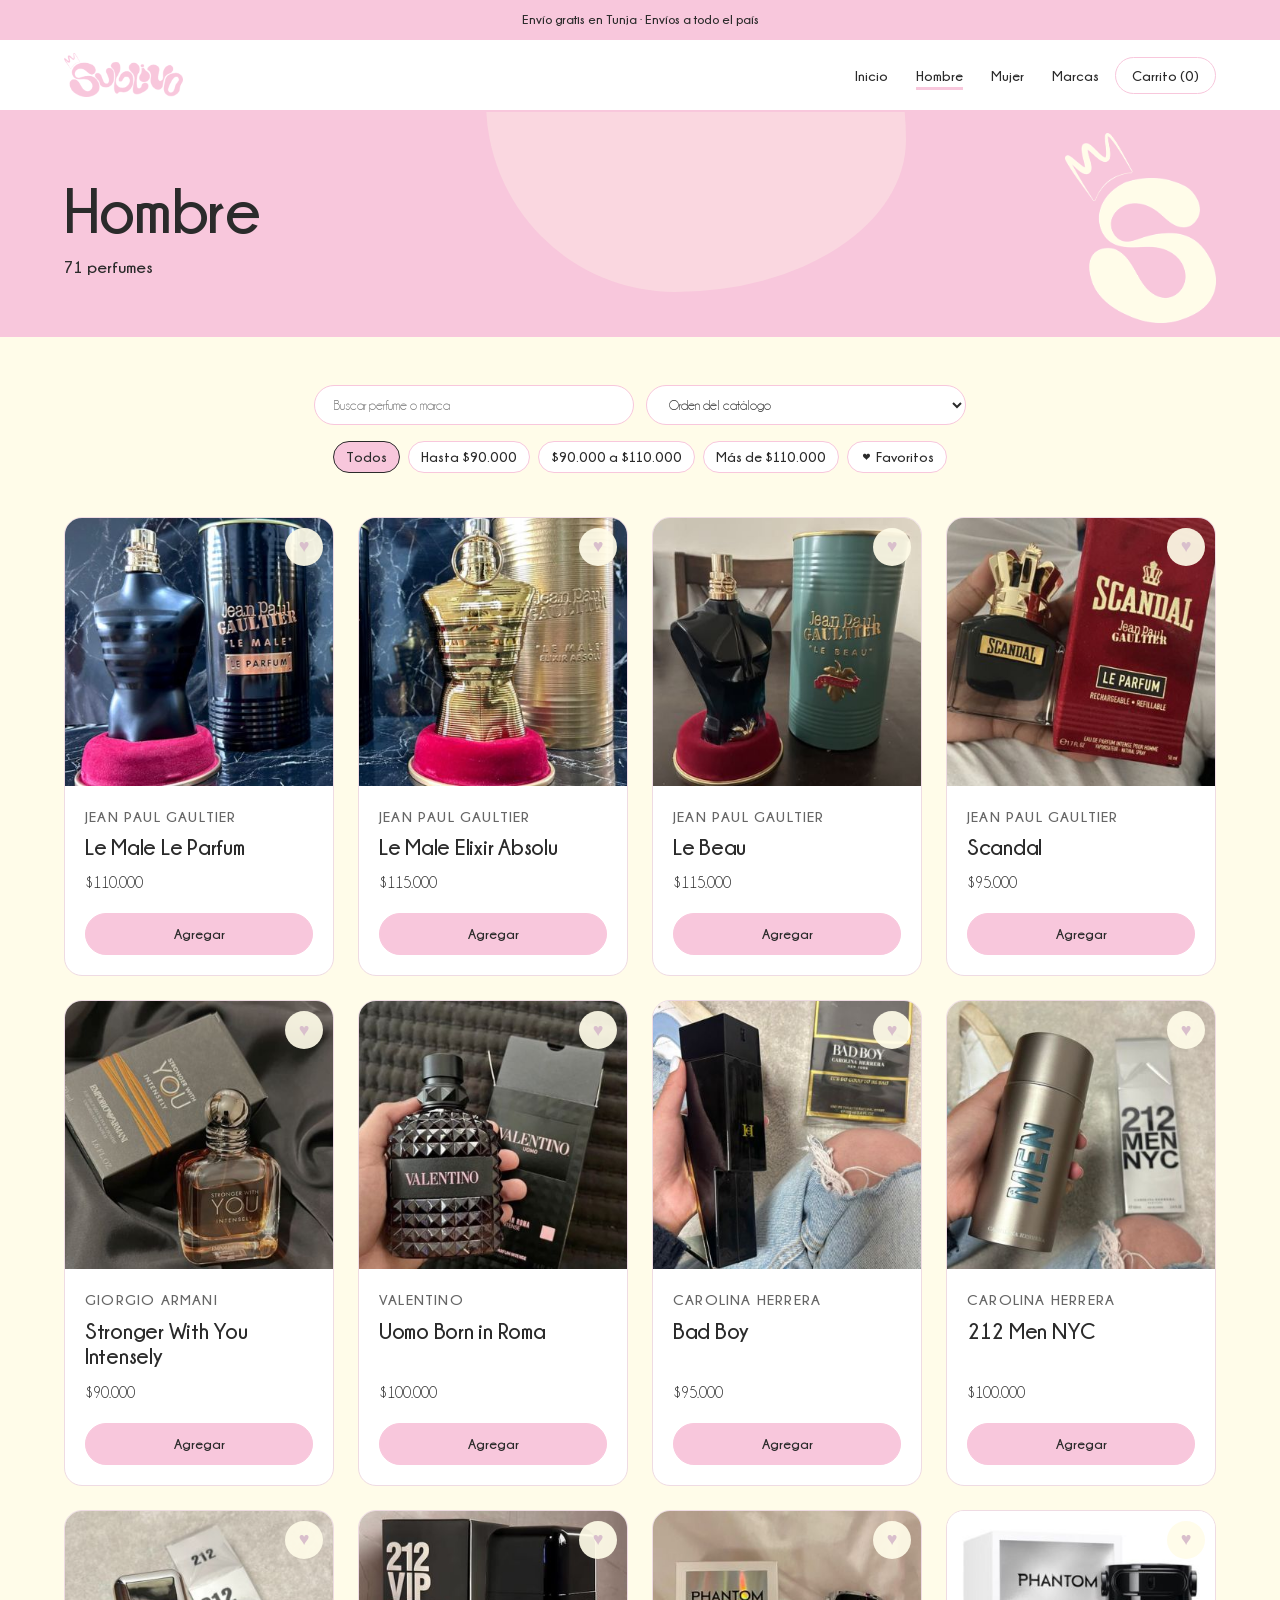
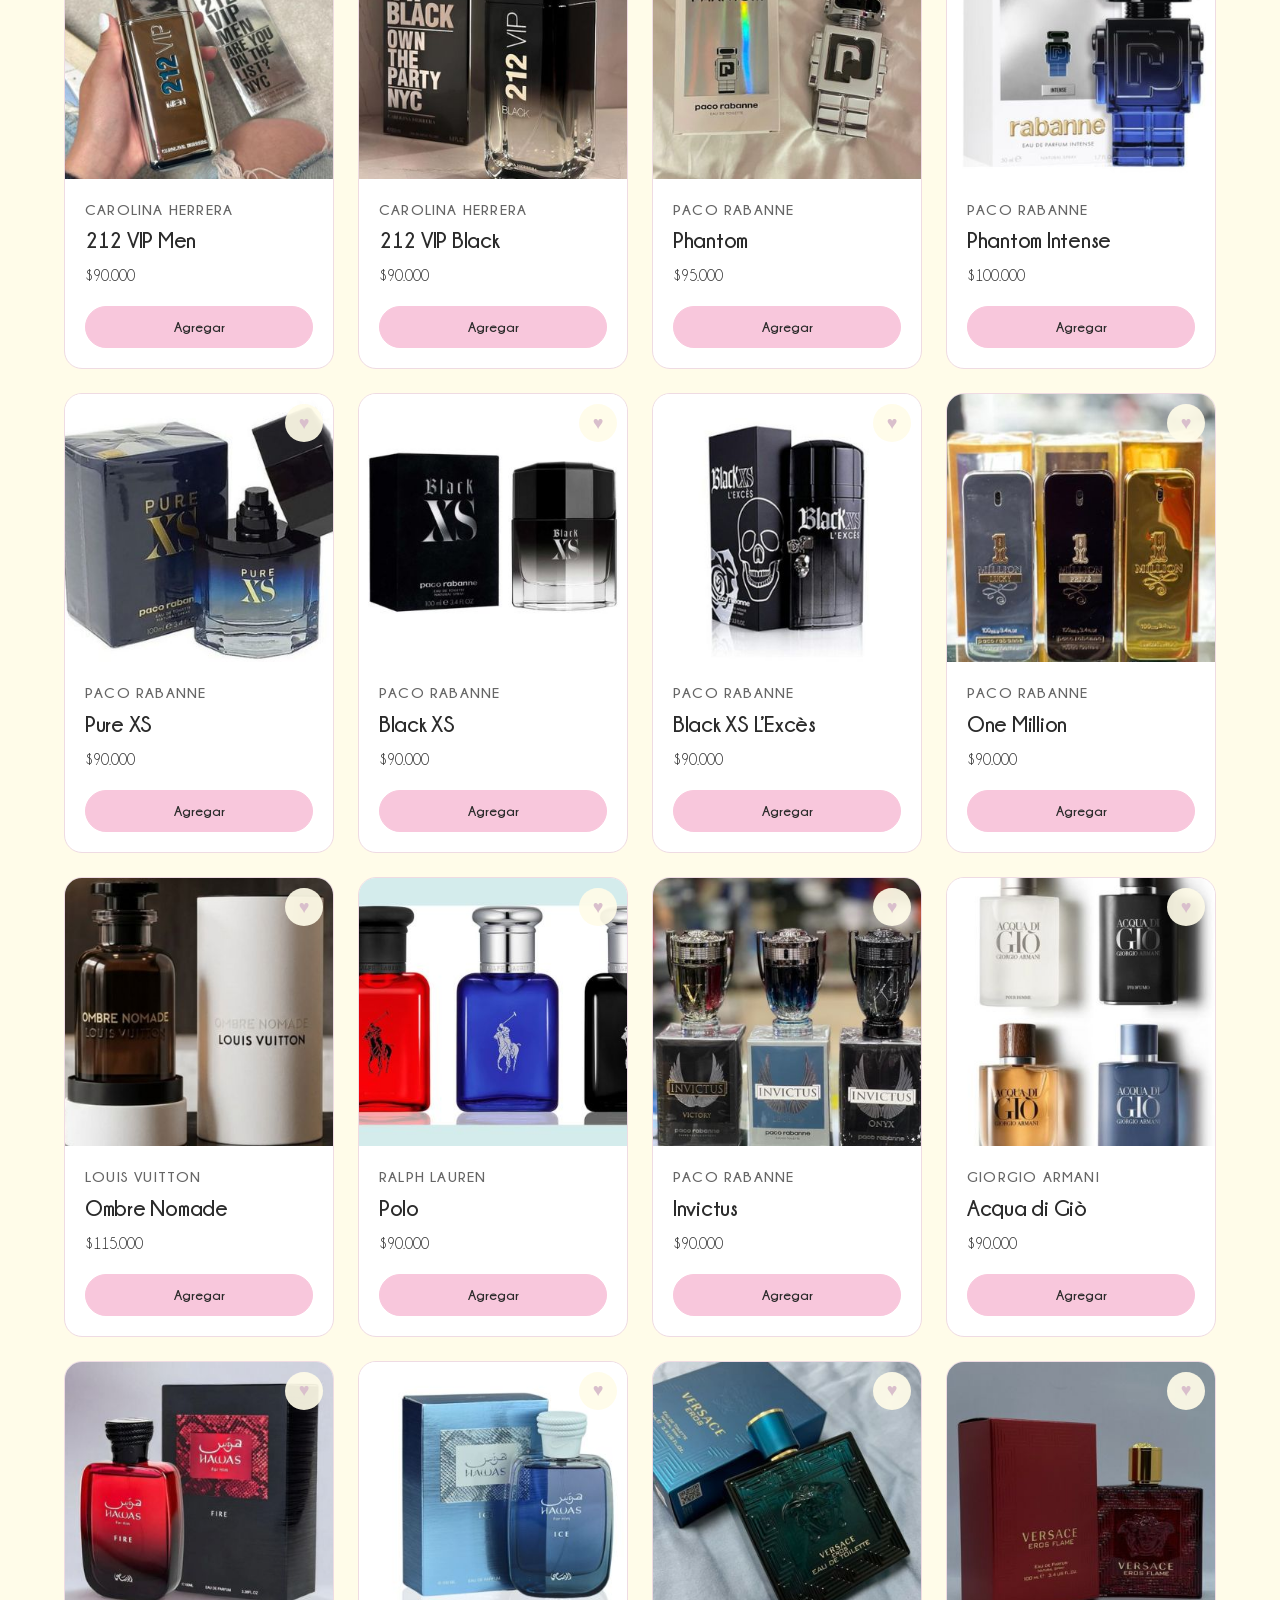
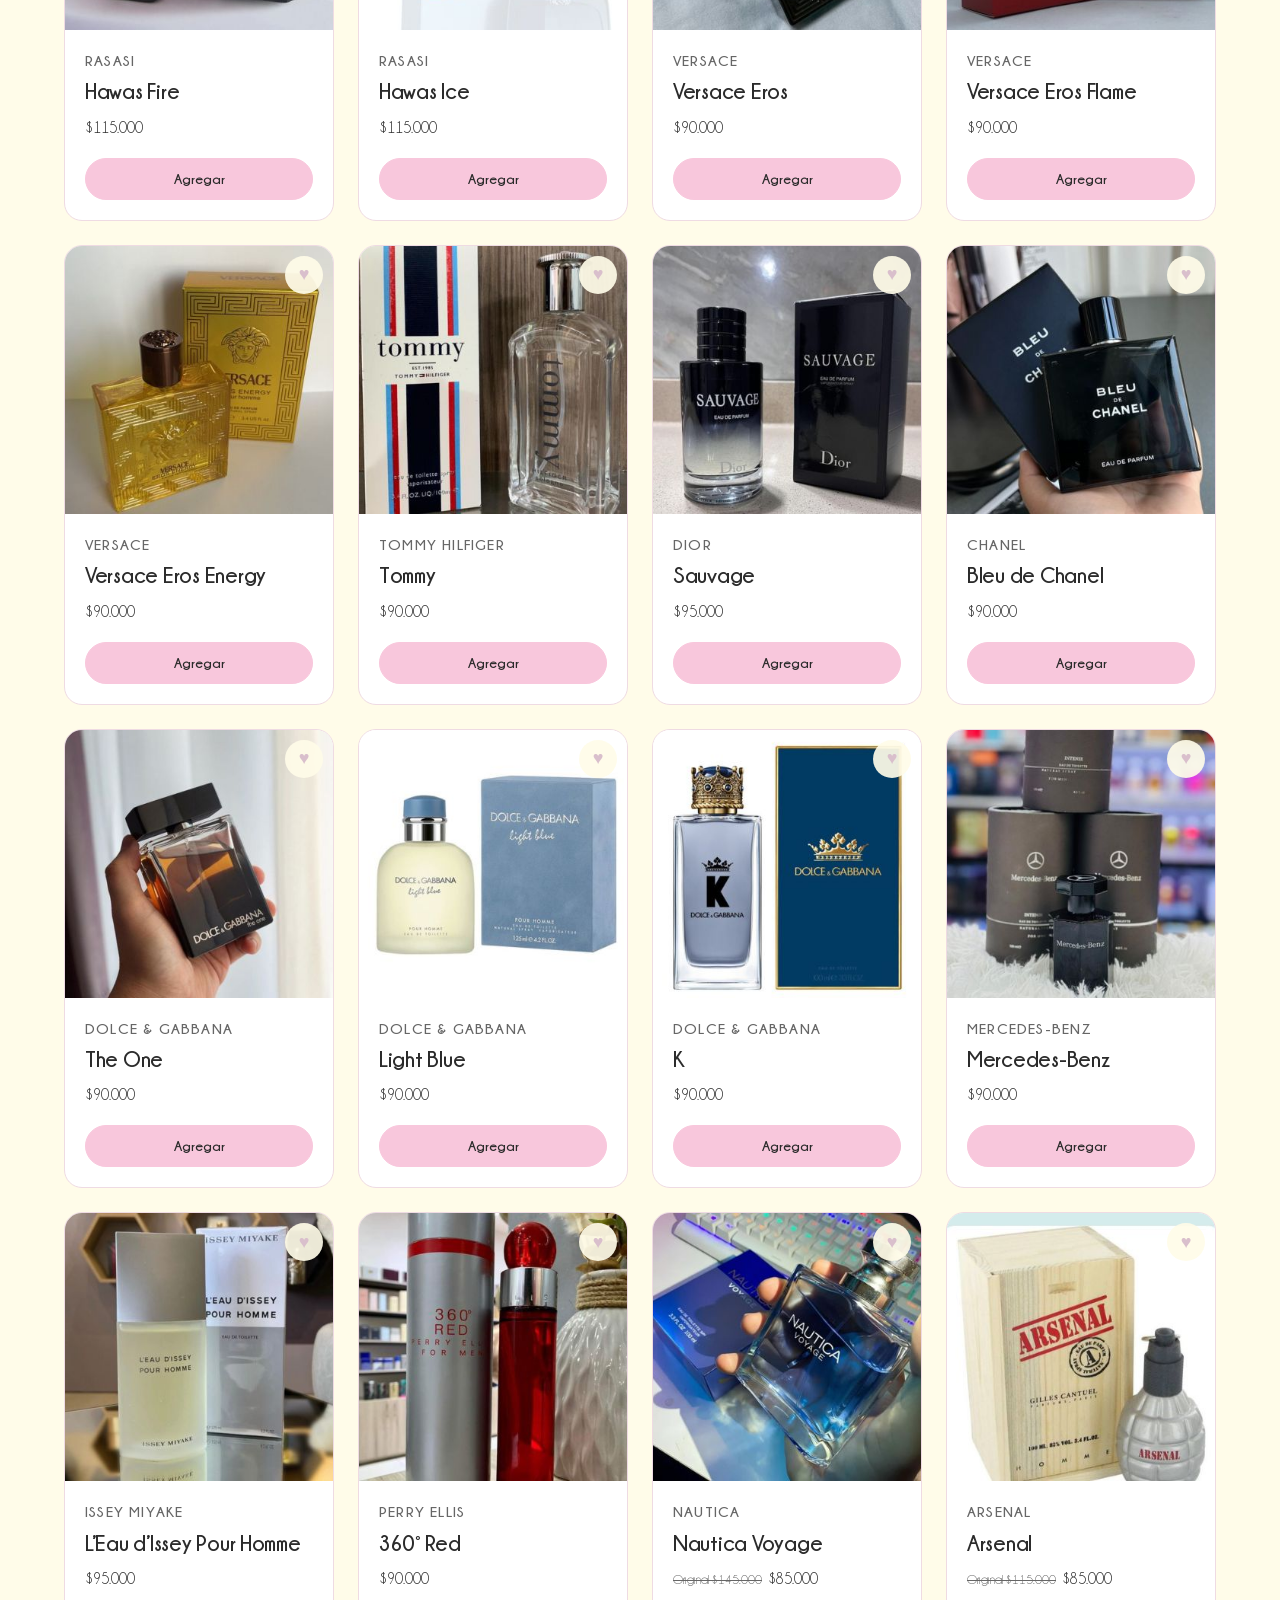
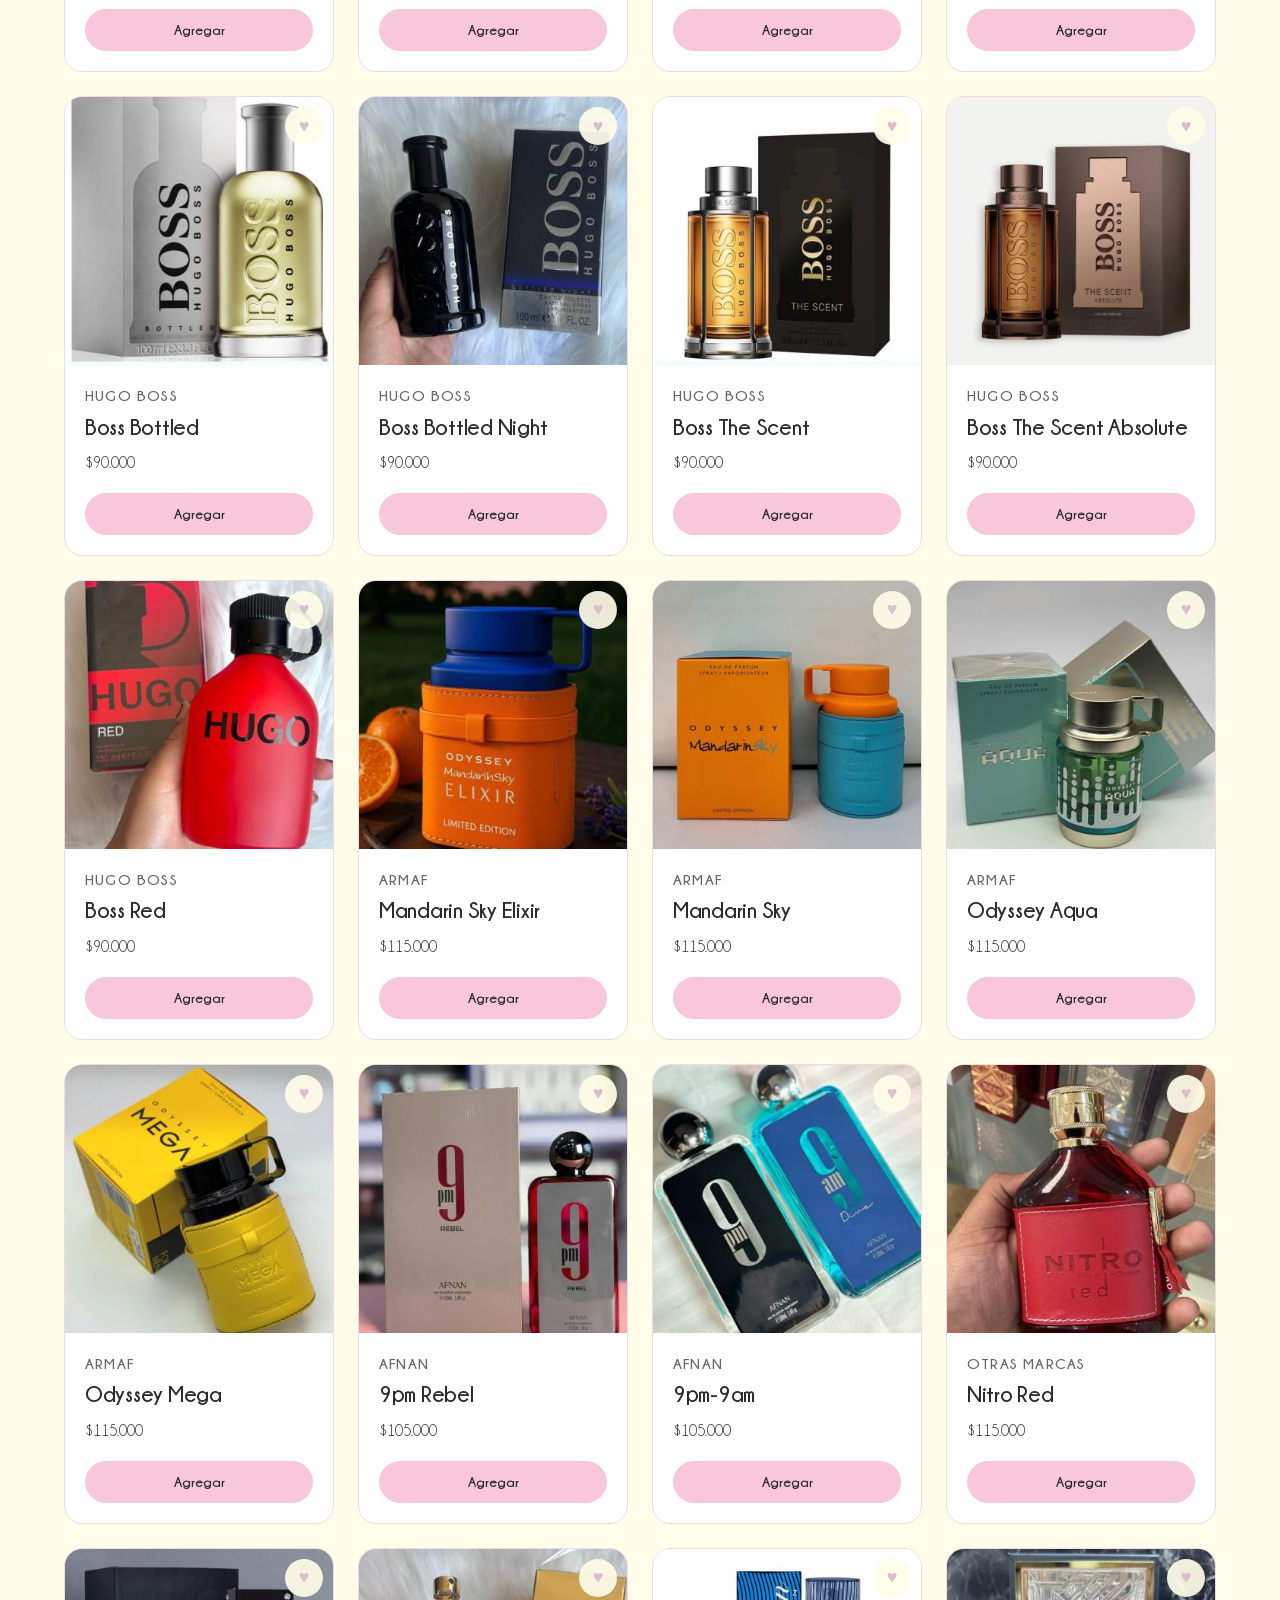
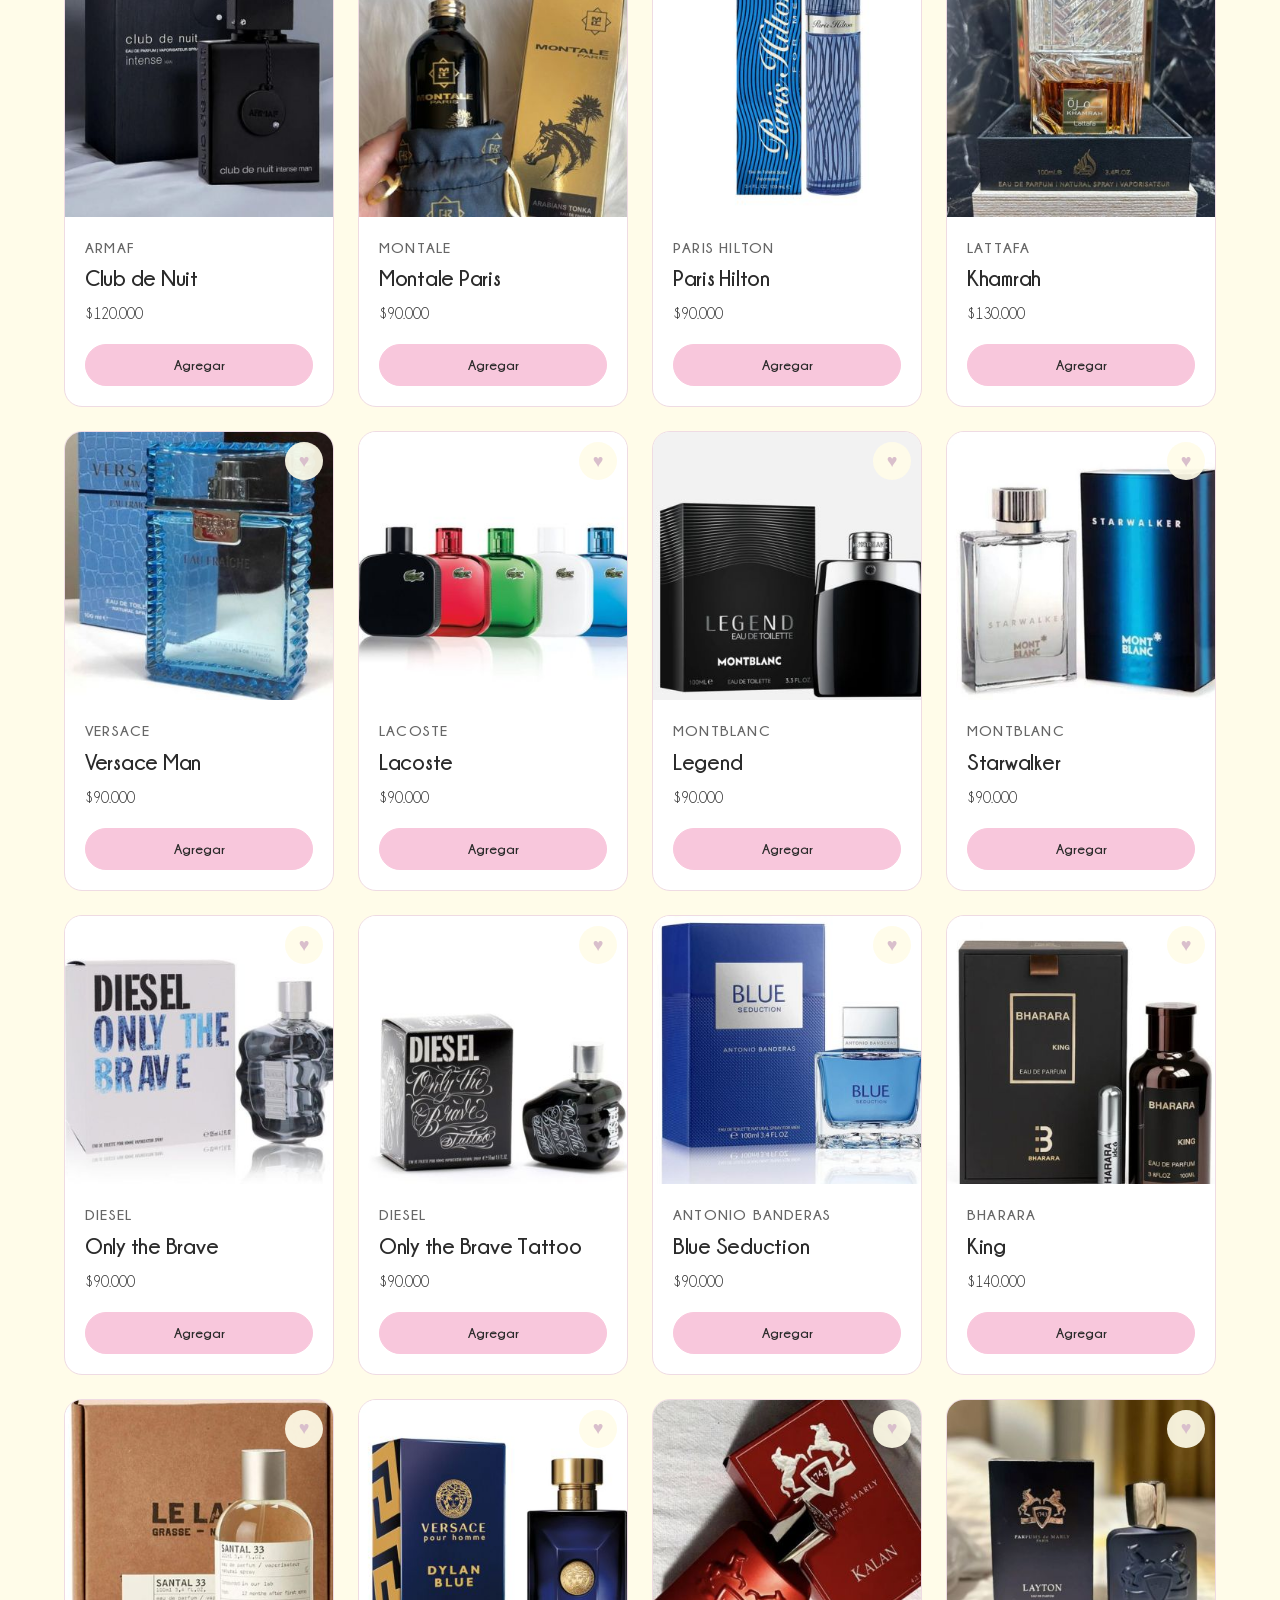
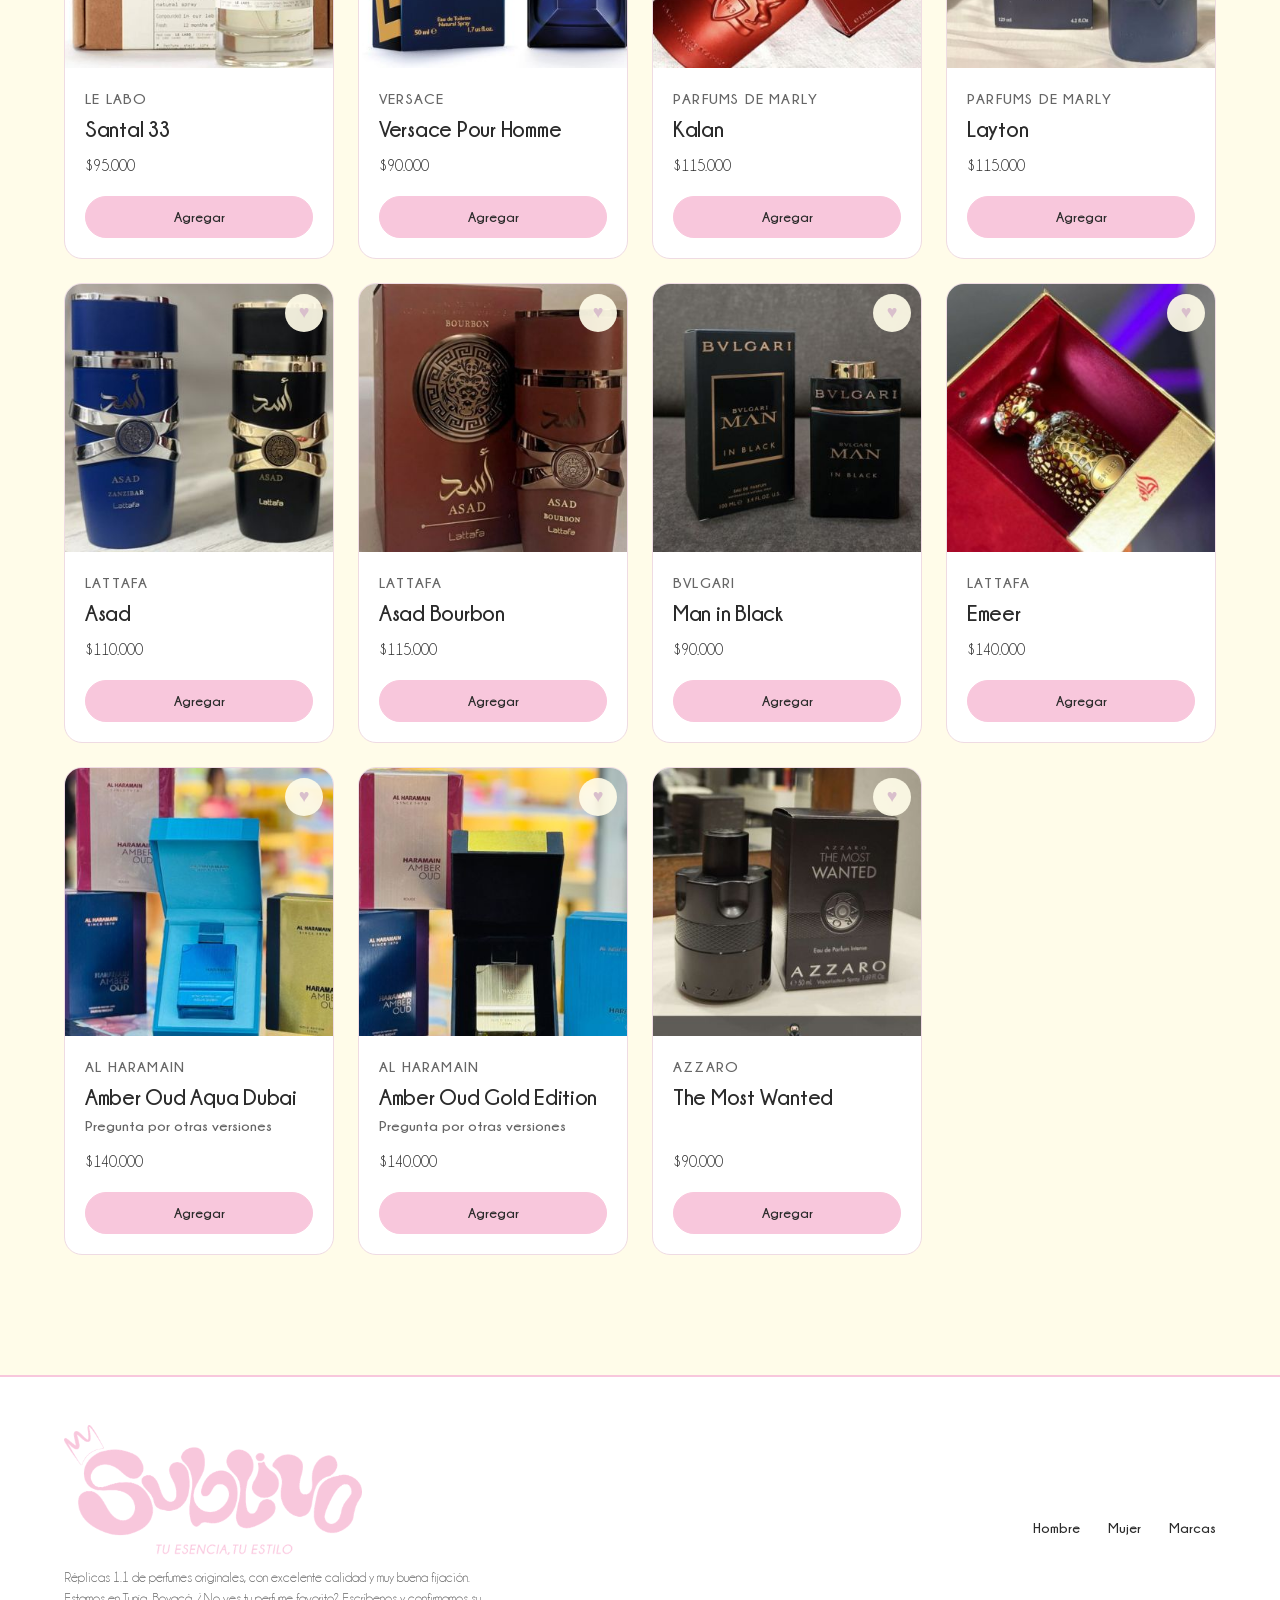
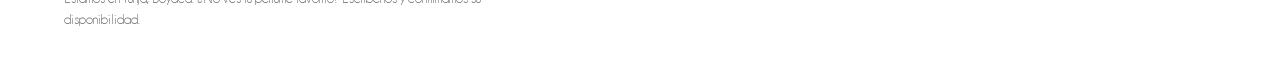
==== commit ee4ee9ce: "cambio carrusel, slogan y color a blanco" ====
--- a/hombre.html
+++ b/hombre.html
@@ -6,10 +6,10 @@
     <title>Hombre · Sublivo, tu esencia, tu estilo</title>
     <meta
       name="description"
-      content="Perfumes réplicas 1.1 en Tunja con envíos a todo el país. Hombre, mujer y por marca."
+      content="Réplicas 1.1 de perfumes originales en Tunja, con envíos a todo el país. Hombre, mujer y por marca."
     />
     <link rel="icon" href="img/favicon.png" />
-    <meta name="theme-color" content="#3d1f2e" />
+    <meta name="theme-color" content="#ffffff" />
     <link rel="stylesheet" href="style.css" />
   </head>
   <body data-page="hombre">
@@ -55,8 +55,7 @@
         <div>
           <div class="logo"><img src="img/imagotipo.png" alt="Sublivo, tu esencia, tu estilo" /></div>
           <p>
-            Perfumes réplicas 1.1 con excelente calidad y muy buena fijación. Ubicados en Tunja, Boyacá. ¿No
-            ves tu perfume favorito? Escríbenos y confirmamos su disponibilidad.
+            Réplicas 1.1 de perfumes originales, con excelente calidad y muy buena fijación. Estamos en Tunja, Boyacá. ¿No ves tu perfume favorito? Escríbenos y confirmamos su disponibilidad.
           </p>
         </div>
         <div class="links">
--- a/style.css
+++ b/style.css
@@ -1,6 +1,6 @@
 /* ============================================================
    SUBLIVO · estilos del sitio
-   Colores de marca: rosado #f8c7dc · crema #fffce9 · vino #3d1f2e
+   Colores de marca: rosado #f8c7dc · crema #fffce9 · blanco · texto #2b2b2b
    Tipografía: Champagne & Limousines (carpeta fonts/)
    ============================================================ */
 @font-face {
@@ -28,8 +28,8 @@
   --bone: #fffce9;
   --paper: #fff;
   --pink: #f8c7dc;
-  --ink: #3d1f2e;
-  --stone: #62404f;
+  --ink: #2b2b2b;
+  --stone: #666666;
   --line: #efdbe3;
   --serif: "Champagne & Limousines", system-ui, sans-serif;
   --sans: "Champagne & Limousines", system-ui, sans-serif;
@@ -558,7 +558,7 @@
   color: var(--ink);
 }
 .hero p {
-  color: #4f2d3e;
+  color: #444444;
 }
 .hero .btn,
 .hero .btn.light {
@@ -592,7 +592,7 @@
   color: var(--pink);
 }
 .ov {
-  background: rgba(61, 31, 46, 0.45);
+  background: rgba(0, 0, 0, 0.35);
 }
 .hero h1,
 .pagehead h1,
@@ -756,7 +756,7 @@
 }
 .marq div {
   display: inline-block;
-  animation: mq 60s linear infinite;
+  animation: mq 300s linear infinite;
 }
 @keyframes mq {
   to {
@@ -1313,3 +1313,43 @@
     scroll-padding: 0 20px;
   }
 }
+
+/* ============================================================
+   TEMA CLARO: blanco en lugar de vino tinto
+   (encabezado, pie, cinta, barra del carrito y botones)
+   ============================================================ */
+.nav{background:#fff;border-bottom:2px solid var(--pink)}
+.links,.cartbtn{color:var(--ink)}
+.cartbtn{border-color:var(--pink);background:#fff}.cartbtn:hover{background:var(--pink);color:var(--ink)}
+.links a.on{text-decoration-color:var(--pink);text-decoration-thickness:3px}
+.foot{background:#fff;color:var(--ink);border-top:2px solid var(--pink)}.foot p{color:var(--stone)}.foot .links a{color:var(--ink)}
+.marq{background:#fff;color:var(--ink);border-bottom:2px solid var(--pink)}
+.btn{background:var(--pink);border-color:var(--pink);color:var(--ink)}.btn:hover{background:#fbd9e8;border-color:#fbd9e8}
+.hero .btn,.hero .btn.light{background:#fff;border-color:#fff;color:var(--ink)}.hero .btn:hover{background:var(--bone);border-color:var(--bone)}
+.btn.line,.hero .btn.line{background:transparent;border-color:var(--ink);color:var(--ink)}.btn.line:hover,.hero .btn.line:hover{background:var(--ink);border-color:var(--ink);color:#fff}
+.btn.lt{background:transparent;border-color:var(--ink);color:var(--ink)}.btn.lt:hover{background:var(--ink);color:#fff}
+.p .btn.full:hover{background:#fff;border-color:var(--ink);color:var(--ink)}
+.pill.on,.pill.on:hover{background:var(--pink);color:var(--ink);border-color:var(--ink)}.pill.on small{color:var(--ink)}
+.fv.on{background:var(--pink);color:var(--ink)}
+.bar{background:#fff;color:var(--ink);border-top:3px solid var(--pink)}.bp{color:var(--ink);font-weight:700}
+.card.c1{background:var(--pink);border-color:var(--pink);color:var(--ink)}.c1 p,.c1 .num{color:var(--ink)}
+.card.c1::after,.card.c3::after{background:var(--bone);-webkit-mask:url(img/iso-rosa.png) center/contain no-repeat;mask:url(img/iso-rosa.png) center/contain no-repeat}
+.card.c2{background:#fff;border-color:var(--pink);color:var(--ink)}.card.c2::after{background:url(img/iso-rosa.png) center/contain no-repeat;-webkit-mask:none;mask:none}
+.card.c3{background:var(--pink);border-color:var(--pink)}
+@media(max-width:860px){.nav .links{border-top-color:var(--pink)}}
+
+/* Isotipos de las tarjetas: solo imágenes de fondo (sin máscaras), para que funcionen también al abrir el archivo directamente */
+.card.c1::after,
+.card.c3::after {
+  background: url(img/iso-crema.png) center/contain no-repeat;
+  -webkit-mask: none;
+  mask: none;
+}
+.card.c2::after {
+  background: url(img/iso-rosa.png) center/contain no-repeat;
+  -webkit-mask: none;
+  mask: none;
+}
+.hero h1 {
+  text-wrap: balance;
+}
